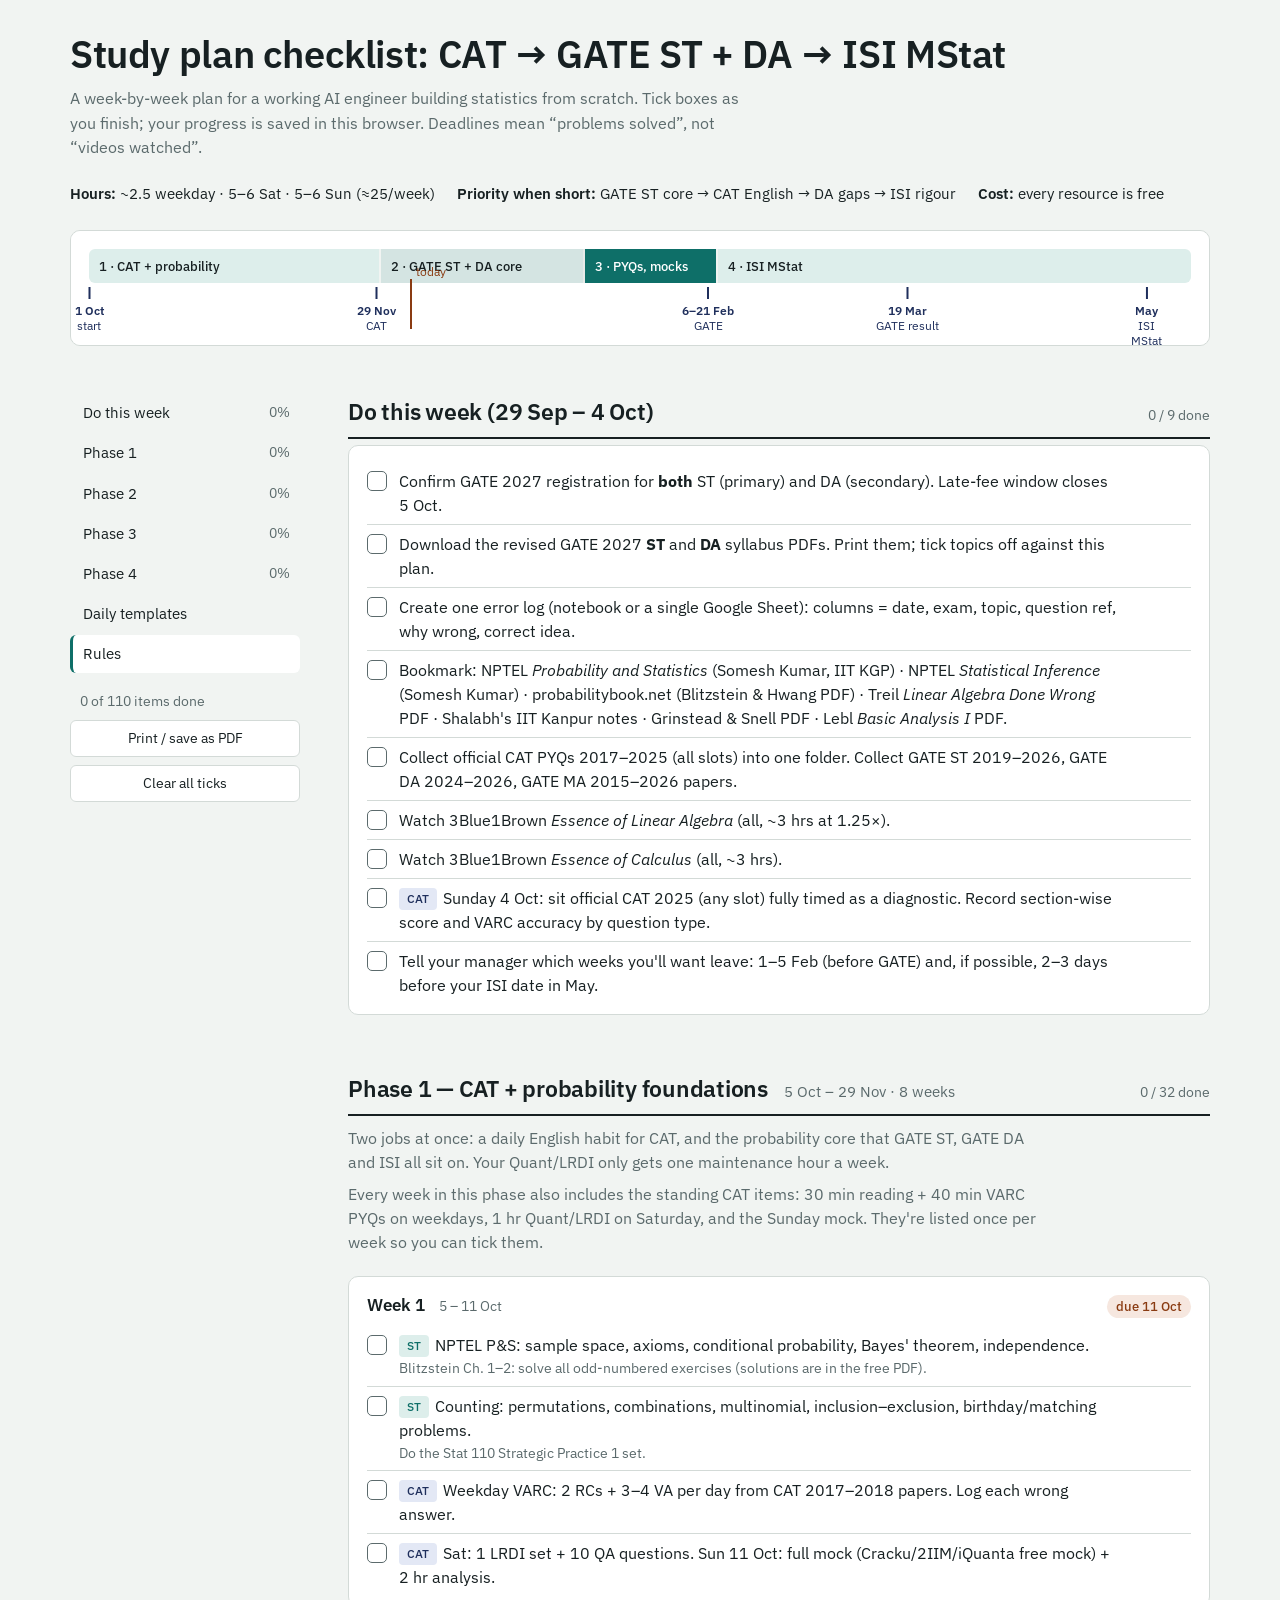
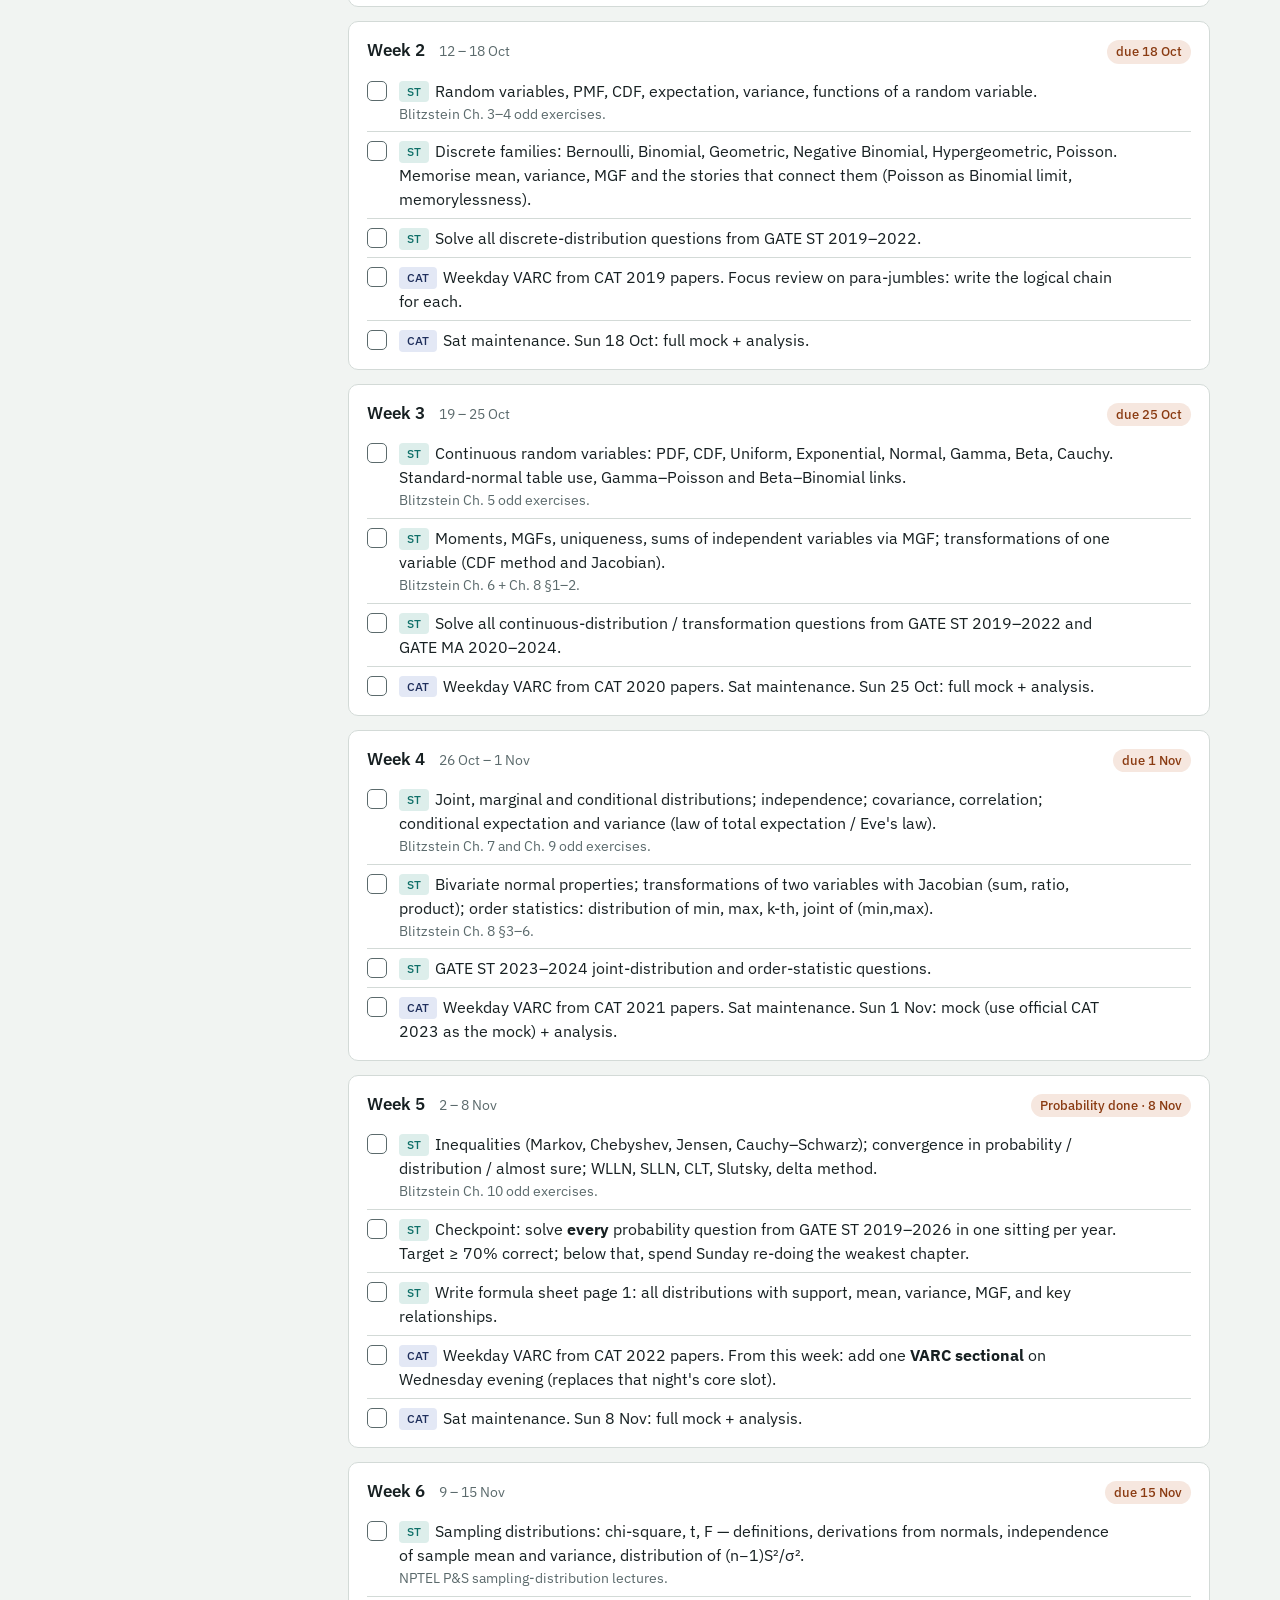
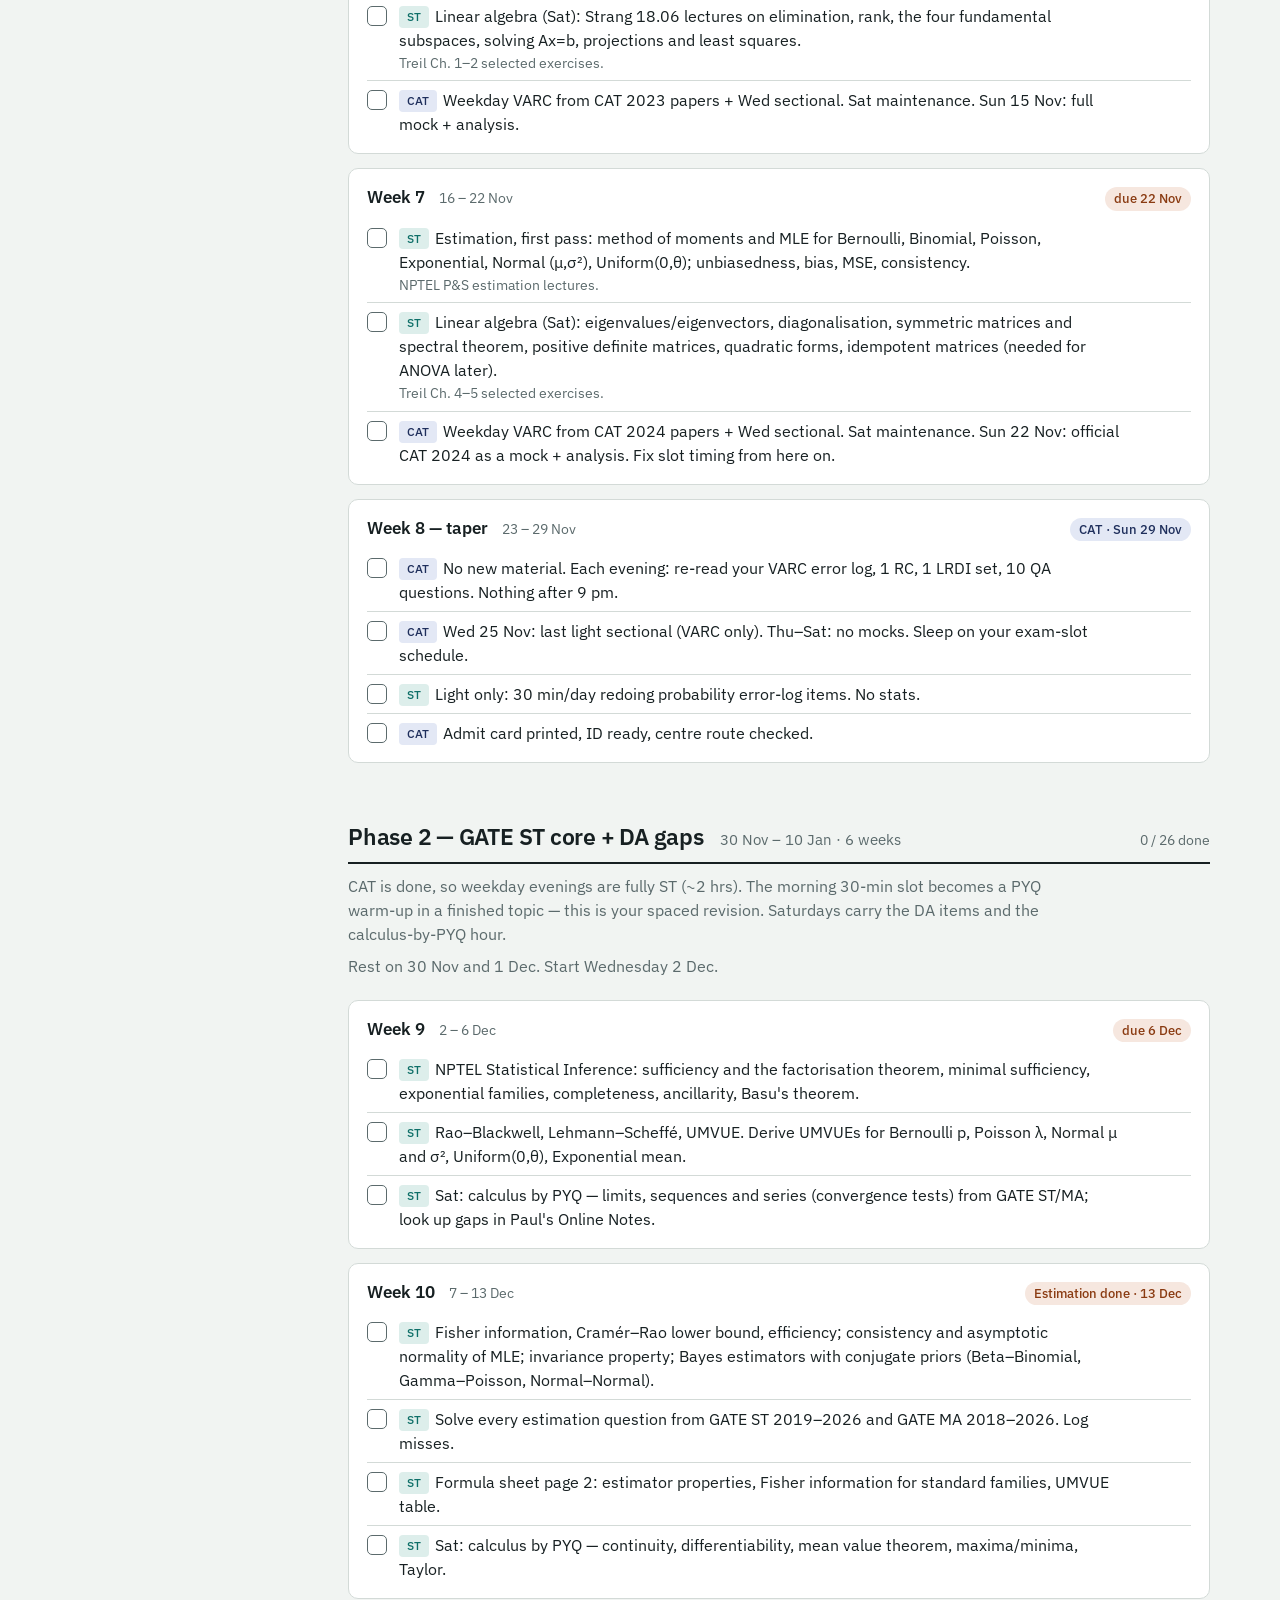
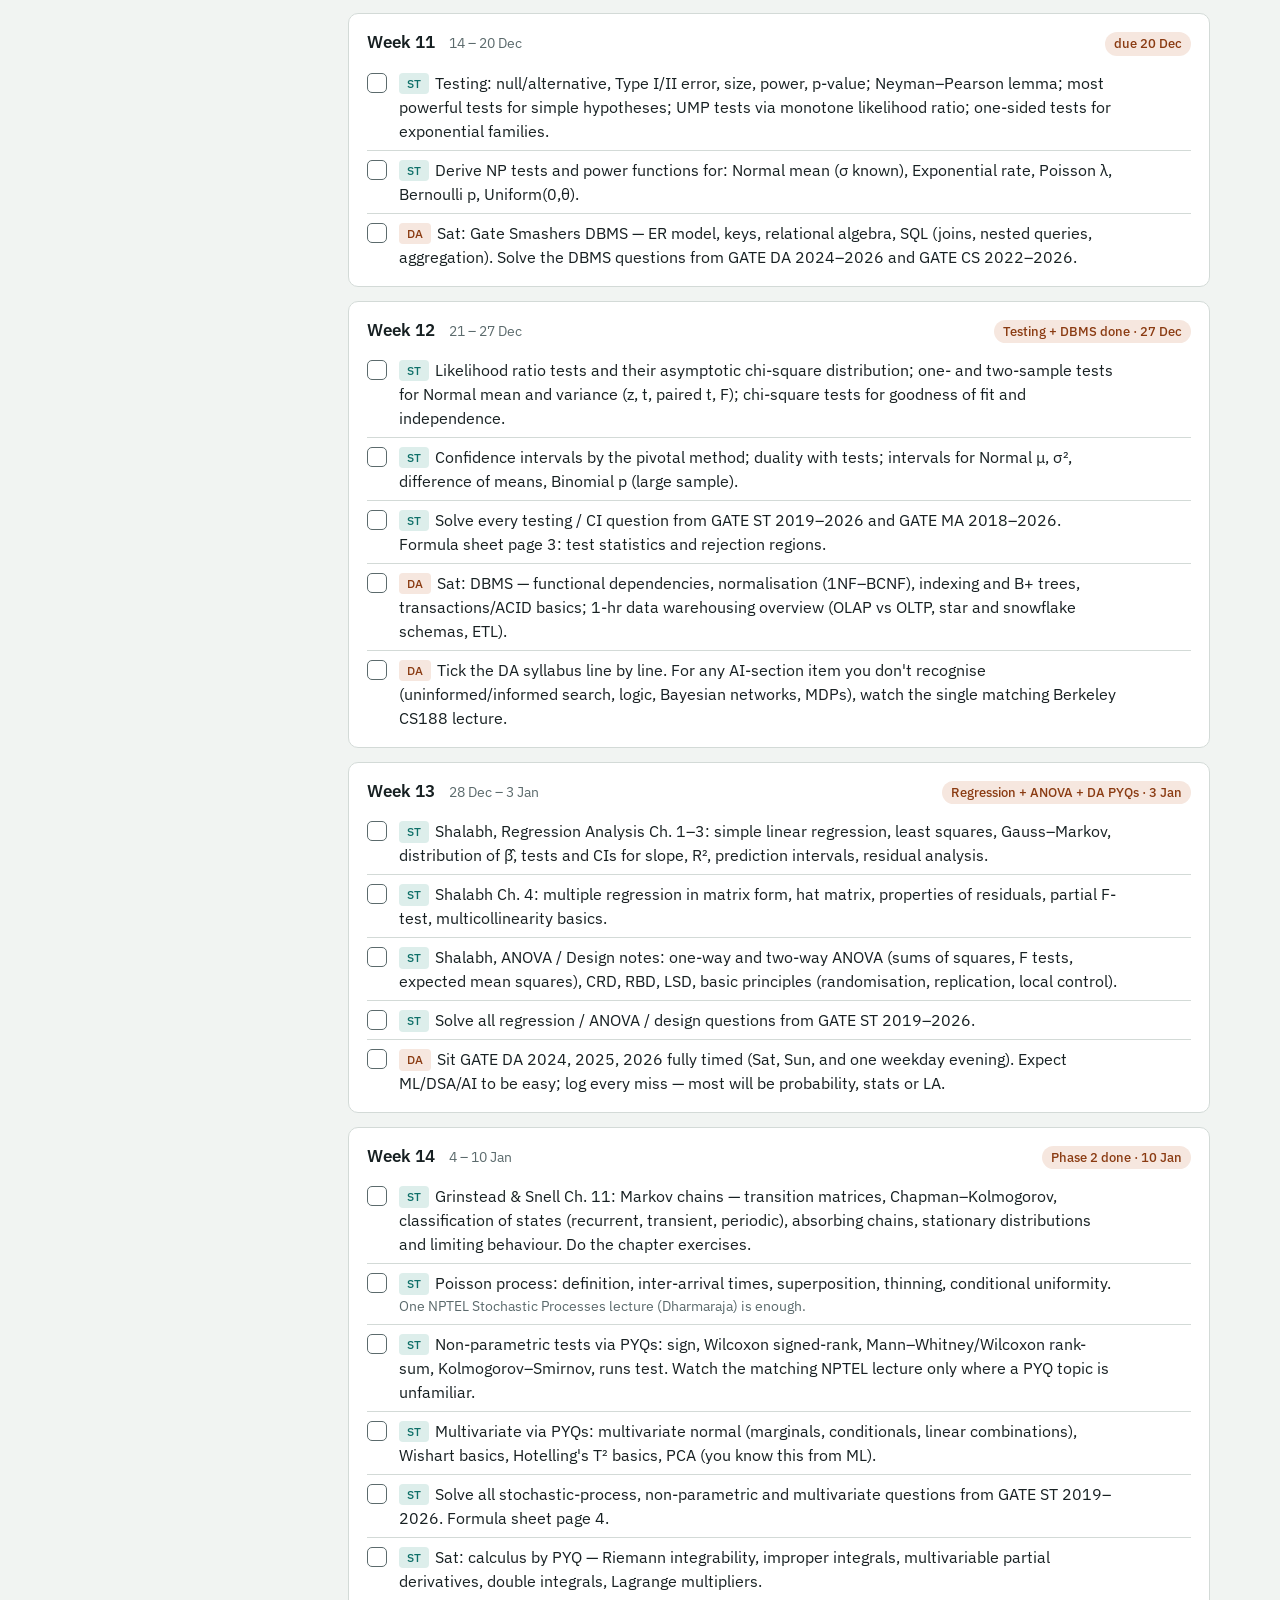
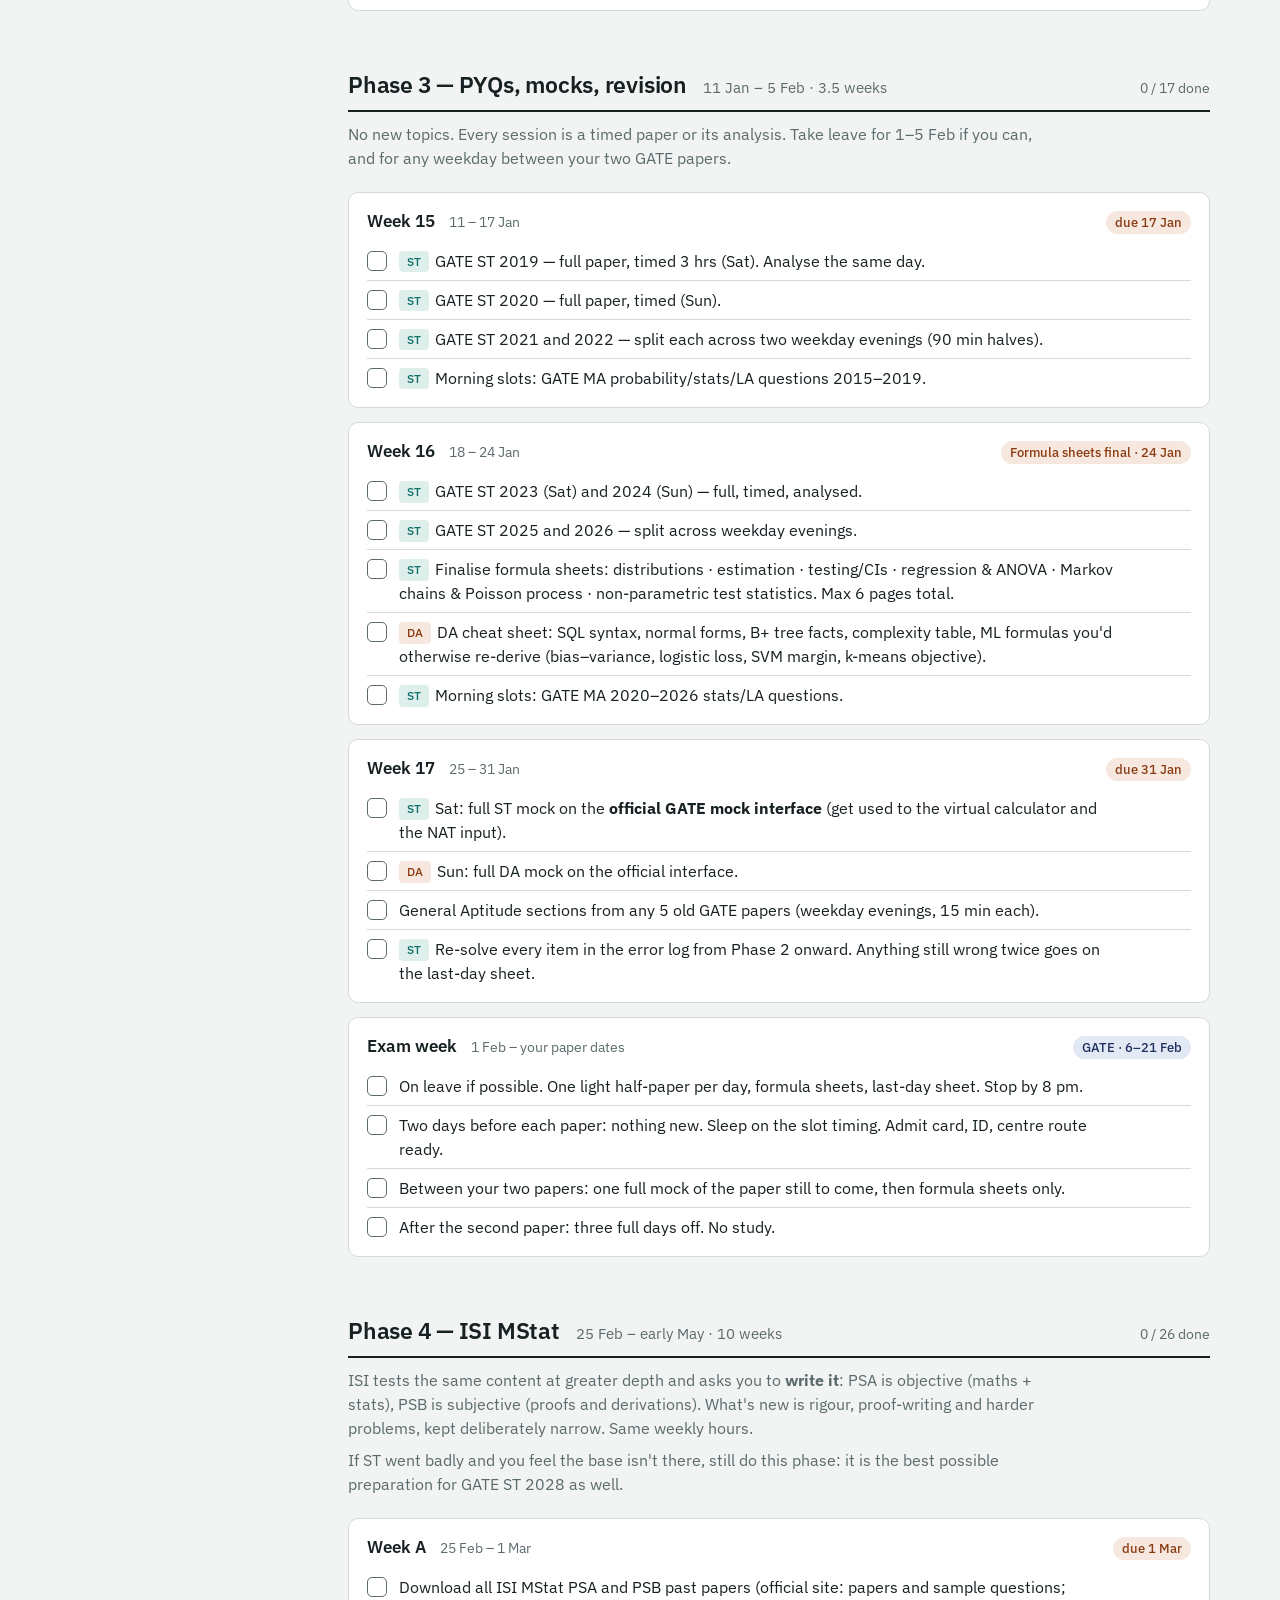
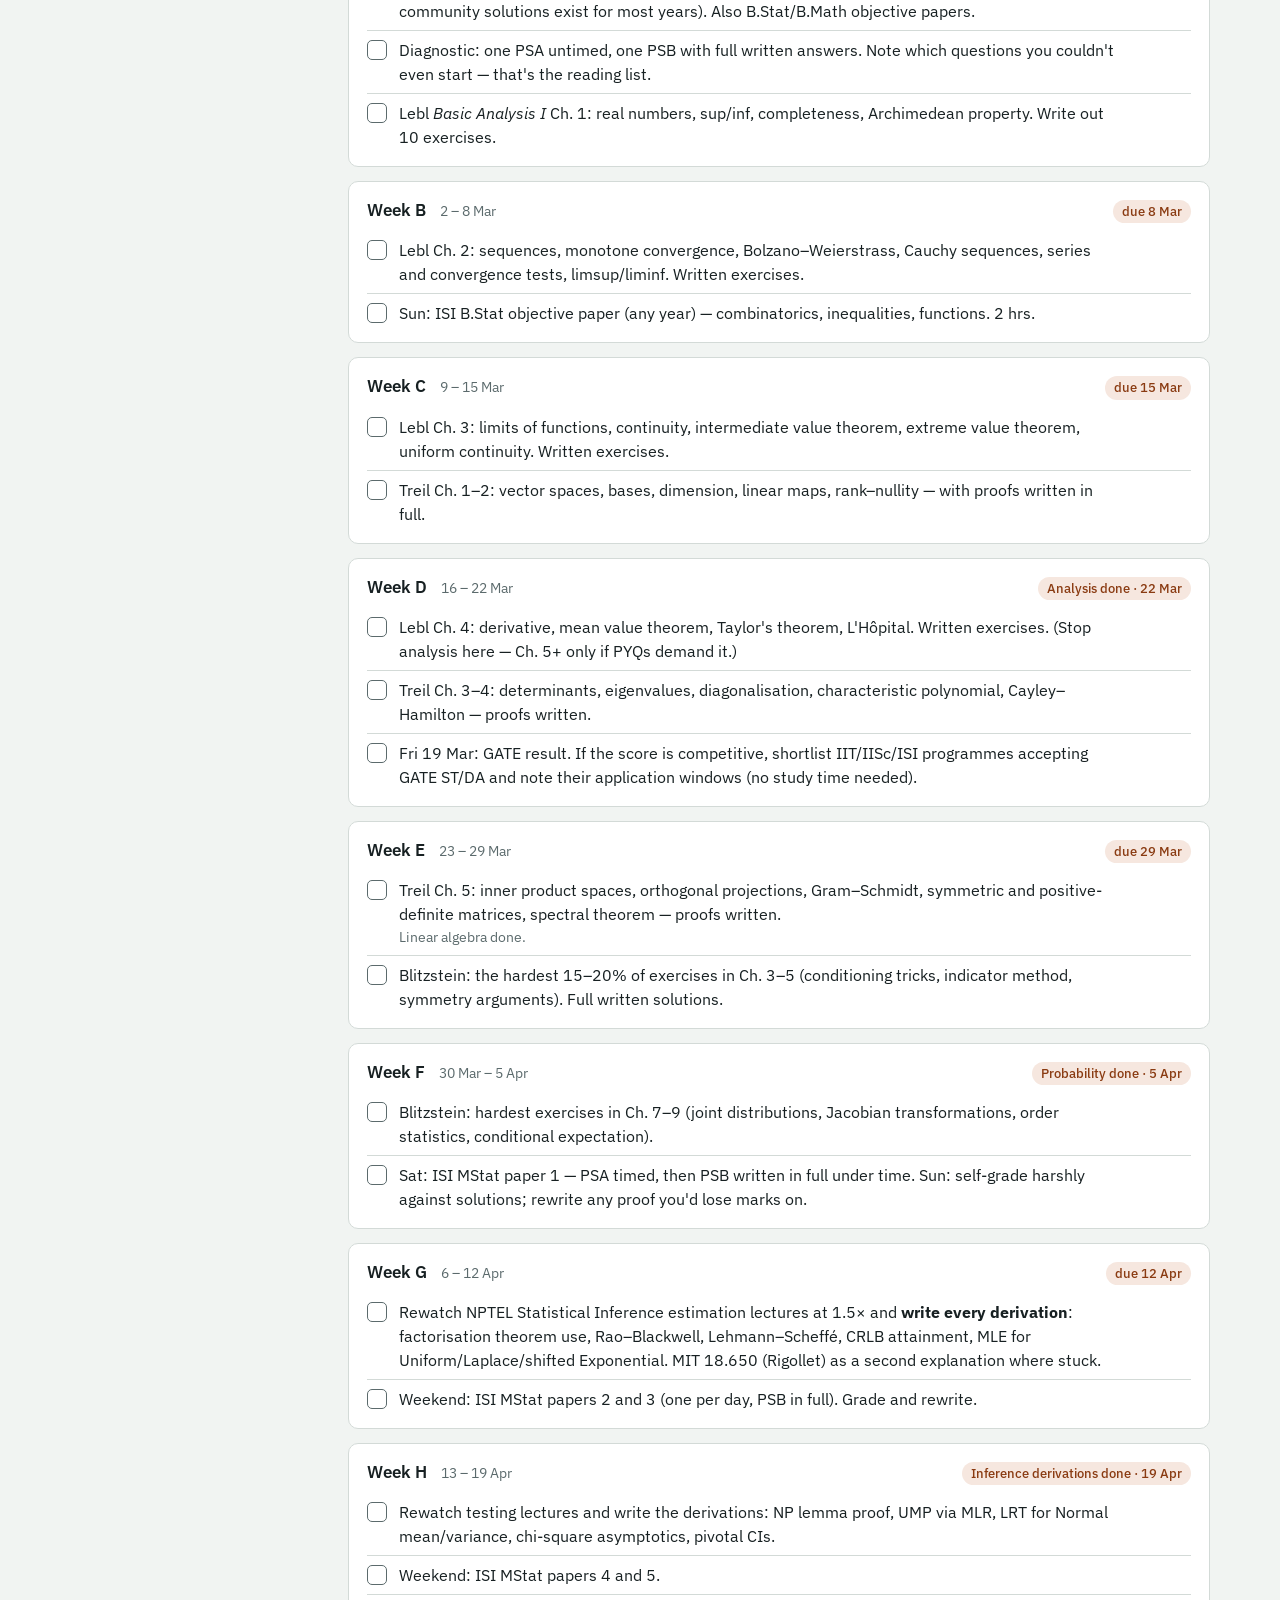
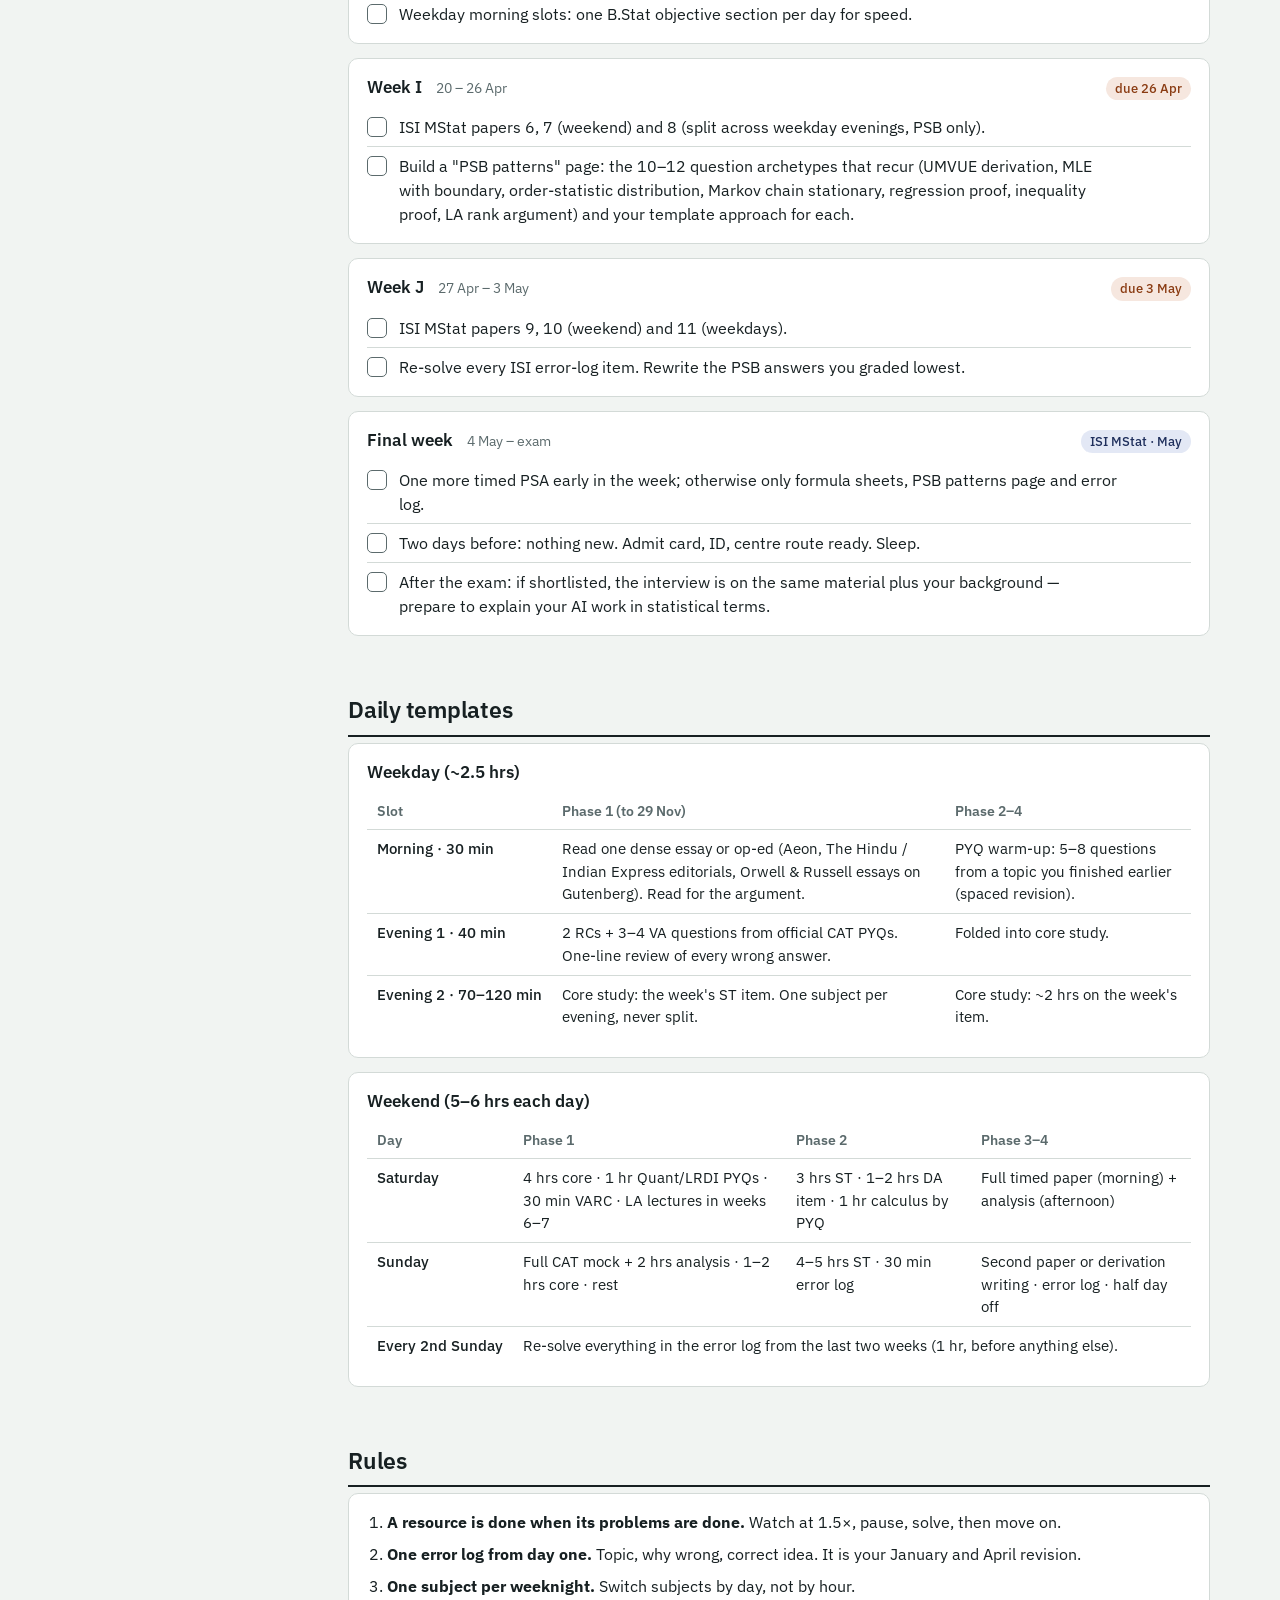
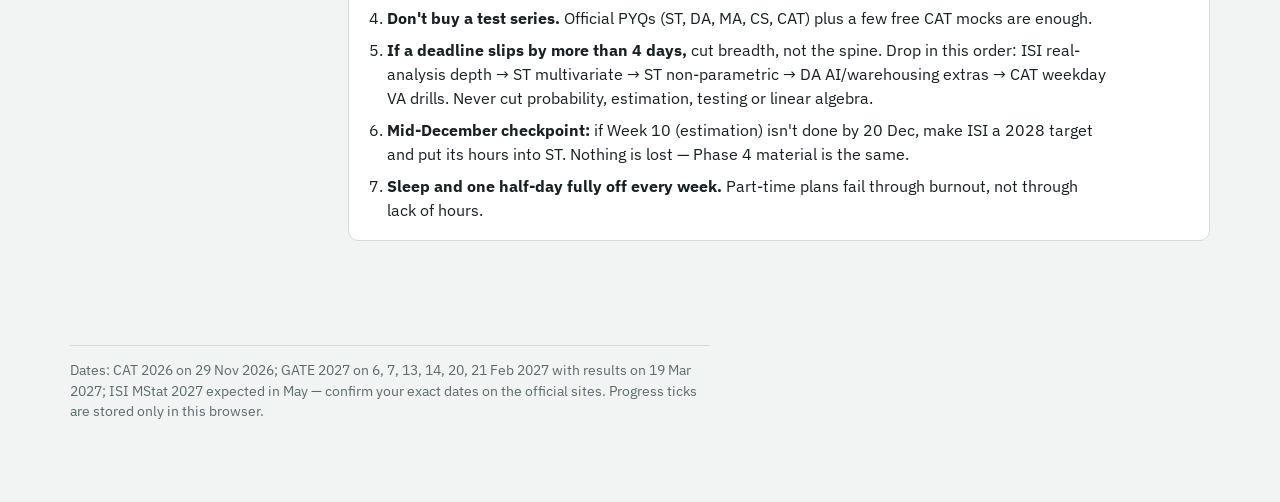
==== Study Plan Checklist — CAT · GATE ST + DA · ISI MStat.html @ 8e5b3b4b "Study Plan" ====
<!DOCTYPE html>
<html lang="en">
<head>
<meta charset="utf-8">
<meta name="viewport" content="width=device-width, initial-scale=1, viewport-fit=cover">
<title>Study Plan Checklist — CAT · GATE ST + DA · ISI MStat</title>
<link rel="preconnect" href="https://fonts.googleapis.com">
<link href="https://fonts.googleapis.com/css2?family=IBM+Plex+Sans:ital,wght@0,400;0,500;0,600;1,400&display=swap" rel="stylesheet">
<style>
:root{
  box-sizing:border-box;
  padding-top:env(safe-area-inset-top,0px);
  padding-bottom:env(safe-area-inset-bottom,0px);
  --bg:#F1F4F2; --surface:#FFFFFF; --ink:#172022; --muted:#5B6A6C; --line:#D3DAD7;
  --accent:#0E6F68; --accent-soft:#DDEEEB; --due:#8A3B12; --due-soft:#F6E7DF;
  --exam:#1F2F5C; --exam-soft:#E3E8F5;
  --font:"IBM Plex Sans",-apple-system,"Segoe UI",Roboto,Helvetica,Arial,sans-serif;
}
@media (prefers-color-scheme:dark){
  :root:not([data-theme="light"]){
    --bg:#0F1514; --surface:#171F1E; --ink:#E5EBE9; --muted:#93A19E; --line:#2A3634;
    --accent:#4FB8AE; --accent-soft:#183531; --due:#E0A274; --due-soft:#3A2418;
    --exam:#A9B8E8; --exam-soft:#1D2540;
  }
}
:root[data-theme="dark"]{
  --bg:#0F1514; --surface:#171F1E; --ink:#E5EBE9; --muted:#93A19E; --line:#2A3634;
  --accent:#4FB8AE; --accent-soft:#183531; --due:#E0A274; --due-soft:#3A2418;
  --exam:#A9B8E8; --exam-soft:#1D2540;
}
html{scroll-padding-top:calc(env(safe-area-inset-top,0px) + 16px);}
*,*::before,*::after{box-sizing:inherit}
body{margin:0;background:var(--bg);color:var(--ink);font-family:var(--font);font-size:16px;line-height:1.5;-webkit-font-smoothing:antialiased}
a{color:var(--accent)}
img{max-width:100%}

.wrap{max-width:1180px;margin:0 auto;padding:32px 20px 80px;display:grid;grid-template-columns:1fr;gap:32px}
@media (min-width:1080px){
  .wrap{grid-template-columns:230px minmax(0,1fr);gap:48px}
  .side{position:sticky;top:24px;align-self:start}
}

/* header */
header{grid-column:1/-1}
h1{font-size:clamp(1.7rem,3.4vw,2.4rem);font-weight:600;letter-spacing:-0.01em;line-height:1.15;margin:0 0 10px}
.lede{color:var(--muted);max-width:68ch;margin:0 0 22px;font-size:1.02rem}
.facts{display:flex;flex-wrap:wrap;gap:8px 22px;font-size:.95rem;margin-bottom:26px}
.facts b{font-weight:600}

/* timeline */
.timeline{background:var(--surface);border:1px solid var(--line);border-radius:10px;padding:18px 18px 14px;overflow-x:auto}
.tl-track{position:relative;height:34px;min-width:620px;border-radius:6px;display:flex;overflow:visible}
.tl-seg{position:relative;height:100%;display:flex;align-items:center;padding-left:10px;font-size:.82rem;font-weight:500;color:var(--ink);border-right:2px solid var(--bg);white-space:nowrap;overflow:hidden}
.tl-seg:first-child{border-radius:6px 0 0 6px}.tl-seg:last-child{border-radius:0 6px 6px 0;border-right:0}
.tl-seg.p1{background:var(--accent-soft)}.tl-seg.p2{background:var(--accent-soft);filter:brightness(.96)}
.tl-seg.p3{background:var(--accent);color:#fff}.tl-seg.p4{background:var(--accent-soft)}
.tl-marks{position:relative;height:44px;min-width:620px;margin-top:4px}
.tl-mark{position:absolute;top:0;transform:translateX(-50%);text-align:center;font-size:.78rem;line-height:1.2;color:var(--exam)}
.tl-mark::before{content:"";display:block;width:2px;height:12px;background:var(--exam);margin:0 auto 4px}
.tl-mark b{display:block;font-weight:600}
.tl-today{position:absolute;top:-8px;width:2px;height:50px;background:var(--due);transform:translateX(-50%)}
.tl-today span{position:absolute;top:-16px;left:6px;font-size:.72rem;color:var(--due);white-space:nowrap}

/* side nav */
.side nav{display:flex;flex-direction:column;gap:2px}
.side a{display:flex;justify-content:space-between;gap:10px;text-decoration:none;color:var(--ink);padding:8px 10px;border-radius:6px;font-size:.92rem;border-left:3px solid transparent}
.side a:hover{background:var(--surface)}
.side a.active{border-left-color:var(--accent);background:var(--surface)}
.side a .pct{color:var(--muted);font-variant-numeric:tabular-nums;font-size:.85rem}
.side .tools{margin-top:18px;display:flex;flex-direction:column;gap:8px}
.btn{font:inherit;font-size:.88rem;padding:7px 12px;border-radius:6px;border:1px solid var(--line);background:var(--surface);color:var(--ink);cursor:pointer}
.btn:hover{border-color:var(--accent)}
.btn:focus-visible,input:focus-visible+label,.side a:focus-visible{outline:2px solid var(--accent);outline-offset:2px}
.total{font-size:.88rem;color:var(--muted);padding:0 10px}

/* main */
main{min-width:0}
section.phase{margin-bottom:56px}
.phase-head{display:flex;flex-wrap:wrap;align-items:baseline;gap:6px 16px;margin-bottom:6px;border-bottom:2px solid var(--ink);padding-bottom:8px}
.phase-head h2{font-size:1.45rem;font-weight:600;margin:0;letter-spacing:-0.01em}
.phase-head .dates{color:var(--muted);font-size:.95rem}
.phase-head .prog{margin-left:auto;font-size:.9rem;color:var(--muted);font-variant-numeric:tabular-nums}
.phase-intro{color:var(--muted);max-width:70ch;margin:10px 0 22px}
.phase-intro p{margin:0 0 8px}

.block{background:var(--surface);border:1px solid var(--line);border-radius:10px;padding:16px 18px 10px;margin-bottom:14px}
.block-head{display:flex;flex-wrap:wrap;align-items:baseline;gap:4px 14px;margin-bottom:8px}
.block-head h3{font-size:1.05rem;font-weight:600;margin:0}
.block-head .when{color:var(--muted);font-size:.9rem}
.due{margin-left:auto;font-size:.8rem;font-weight:500;color:var(--due);background:var(--due-soft);padding:2px 9px;border-radius:999px;white-space:nowrap}
.due.exam{color:var(--exam);background:var(--exam-soft)}
.note{font-size:.9rem;color:var(--muted);margin:0 0 8px;max-width:70ch}

ul.check{list-style:none;margin:0;padding:0}
ul.check li{display:grid;grid-template-columns:22px 1fr;gap:10px;padding:7px 0;border-top:1px solid var(--line);align-items:start}
ul.check li:first-child{border-top:0}
ul.check input{appearance:none;-webkit-appearance:none;width:20px;height:20px;margin:2px 0 0;border:1.5px solid var(--muted);border-radius:5px;background:var(--surface);cursor:pointer;position:relative}
ul.check input:checked{background:var(--accent);border-color:var(--accent)}
ul.check input:checked::after{content:"";position:absolute;left:6px;top:2px;width:5px;height:10px;border:solid #fff;border-width:0 2px 2px 0;transform:rotate(45deg)}
ul.check label{cursor:pointer;max-width:72ch}
ul.check input:checked+label{color:var(--muted);text-decoration:line-through;text-decoration-color:var(--line)}
ul.check label small{display:block;color:var(--muted);font-size:.86rem;margin-top:1px}
.tag{display:inline-block;font-size:.74rem;font-weight:500;padding:1px 7px;border-radius:4px;margin-right:6px;vertical-align:1px;background:var(--bg);color:var(--muted);border:1px solid var(--line)}
.tag.cat{color:var(--exam);border-color:transparent;background:var(--exam-soft)}
.tag.st{color:var(--accent);border-color:transparent;background:var(--accent-soft)}
.tag.da{color:var(--due);border-color:transparent;background:var(--due-soft)}

/* templates table */
table{border-collapse:collapse;width:100%;font-size:.93rem}
.tbl{overflow-x:auto;margin:6px 0 10px}
th,td{text-align:left;padding:8px 10px;border-top:1px solid var(--line);vertical-align:top}
th{font-weight:600;border-top:0;color:var(--muted);font-size:.86rem}
td:first-child{white-space:nowrap;font-weight:500}

.rules ol{margin:0;padding-left:20px}
.rules li{margin:0 0 8px;max-width:72ch}

footer{grid-column:1/-1;color:var(--muted);font-size:.85rem;border-top:1px solid var(--line);padding-top:14px;max-width:80ch}

@media (prefers-reduced-motion:no-preference){ul.check label{transition:color .15s}}
@media print{
  body{background:#fff;color:#000;font-size:11.5px}
  .wrap{display:block;padding:0;max-width:none}
  .side,.tl-today{display:none}
  .block,.timeline{border-color:#bbb;break-inside:avoid;box-shadow:none}
  section.phase{break-before:page}
  section.phase:first-of-type{break-before:auto}
  ul.check input{border-color:#000}
  a{color:#000;text-decoration:none}
}
</style>
</head>
<body>
<div class="wrap">

<header>
  <h1>Study plan checklist: CAT → GATE ST + DA → ISI MStat</h1>
  <p class="lede">A week-by-week plan for a working AI engineer building statistics from scratch. Tick boxes as you finish; your progress is saved in this browser. Deadlines mean “problems solved”, not “videos watched”.</p>
  <div class="facts">
    <span><b>Hours:</b> ~2.5 weekday · 5–6 Sat · 5–6 Sun (≈25/week)</span>
    <span><b>Priority when short:</b> GATE ST core → CAT English → DA gaps → ISI rigour</span>
    <span><b>Cost:</b> every resource is free</span>
  </div>
  <div class="timeline" aria-label="Timeline of phases and exams">
    <div class="tl-track" id="tltrack">
      <div class="tl-seg p1" style="flex:60">1 · CAT + probability</div>
      <div class="tl-seg p2" style="flex:41">2 · GATE ST + DA core</div>
      <div class="tl-seg p3" style="flex:26">3 · PYQs, mocks</div>
      <div class="tl-seg p4" style="flex:99">4 · ISI MStat</div>
    </div>
    <div class="tl-marks" id="tlmarks">
      <div class="tl-mark" style="left:0%"><b>1 Oct</b>start</div>
      <div class="tl-mark" style="left:26.1%"><b>29 Nov</b>CAT</div>
      <div class="tl-mark" style="left:56.2%"><b>6–21 Feb</b>GATE</div>
      <div class="tl-mark" style="left:74.3%"><b>19 Mar</b>GATE result</div>
      <div class="tl-mark" style="left:96%"><b>May</b>ISI MStat</div>
    </div>
  </div>
</header>

<aside class="side">
  <nav id="nav">
    <a href="#today">Do this week<span class="pct" data-pct="today"></span></a>
    <a href="#p1">Phase 1<span class="pct" data-pct="p1"></span></a>
    <a href="#p2">Phase 2<span class="pct" data-pct="p2"></span></a>
    <a href="#p3">Phase 3<span class="pct" data-pct="p3"></span></a>
    <a href="#p4">Phase 4<span class="pct" data-pct="p4"></span></a>
    <a href="#templates">Daily templates</a>
    <a href="#rules">Rules</a>
  </nav>
  <div class="tools">
    <div class="total" id="total"></div>
    <button class="btn" onclick="window.print()">Print / save as PDF</button>
    <button class="btn" id="reset">Clear all ticks</button>
  </div>
</aside>

<main>

<!-- ============ TODAY ============ -->
<section class="phase" id="today">
  <div class="phase-head"><h2>Do this week (29 Sep – 4 Oct)</h2><span class="prog" data-prog="today"></span></div>
  <div class="block">
    <ul class="check" data-phase="today">
      <li><input type="checkbox" id="t1"><label for="t1">Confirm GATE 2027 registration for <b>both</b> ST (primary) and DA (secondary). Late-fee window closes 5 Oct.</label></li>
      <li><input type="checkbox" id="t2"><label for="t2">Download the revised GATE 2027 <b>ST</b> and <b>DA</b> syllabus PDFs. Print them; tick topics off against this plan.</label></li>
      <li><input type="checkbox" id="t3"><label for="t3">Create one error log (notebook or a single Google Sheet): columns = date, exam, topic, question ref, why wrong, correct idea.</label></li>
      <li><input type="checkbox" id="t4"><label for="t4">Bookmark: NPTEL <i>Probability and Statistics</i> (Somesh Kumar, IIT KGP) · NPTEL <i>Statistical Inference</i> (Somesh Kumar) · probabilitybook.net (Blitzstein &amp; Hwang PDF) · Treil <i>Linear Algebra Done Wrong</i> PDF · Shalabh's IIT Kanpur notes · Grinstead &amp; Snell PDF · Lebl <i>Basic Analysis I</i> PDF.</label></li>
      <li><input type="checkbox" id="t5"><label for="t5">Collect official CAT PYQs 2017–2025 (all slots) into one folder. Collect GATE ST 2019–2026, GATE DA 2024–2026, GATE MA 2015–2026 papers.</label></li>
      <li><input type="checkbox" id="t6"><label for="t6">Watch 3Blue1Brown <i>Essence of Linear Algebra</i> (all, ~3 hrs at 1.25×).</label></li>
      <li><input type="checkbox" id="t7"><label for="t7">Watch 3Blue1Brown <i>Essence of Calculus</i> (all, ~3 hrs).</label></li>
      <li><input type="checkbox" id="t8"><label for="t8"><span class="tag cat">CAT</span>Sunday 4 Oct: sit official CAT 2025 (any slot) fully timed as a diagnostic. Record section-wise score and VARC accuracy by question type.</label></li>
      <li><input type="checkbox" id="t9"><label for="t9">Tell your manager which weeks you'll want leave: 1–5 Feb (before GATE) and, if possible, 2–3 days before your ISI date in May.</label></li>
    </ul>
  </div>
</section>

<!-- ============ PHASE 1 ============ -->
<section class="phase" id="p1">
  <div class="phase-head"><h2>Phase 1 — CAT + probability foundations</h2><span class="dates">5 Oct – 29 Nov · 8 weeks</span><span class="prog" data-prog="p1"></span></div>
  <div class="phase-intro">
    <p>Two jobs at once: a daily English habit for CAT, and the probability core that GATE ST, GATE DA and ISI all sit on. Your Quant/LRDI only gets one maintenance hour a week.</p>
    <p>Every week in this phase also includes the standing CAT items: 30 min reading + 40 min VARC PYQs on weekdays, 1 hr Quant/LRDI on Saturday, and the Sunday mock. They're listed once per week so you can tick them.</p>
  </div>

  <div class="block">
    <div class="block-head"><h3>Week 1</h3><span class="when">5 – 11 Oct</span><span class="due">due 11 Oct</span></div>
    <ul class="check" data-phase="p1">
      <li><input type="checkbox" id="w1a"><label for="w1a"><span class="tag st">ST</span>NPTEL P&amp;S: sample space, axioms, conditional probability, Bayes' theorem, independence. <small>Blitzstein Ch. 1–2: solve all odd-numbered exercises (solutions are in the free PDF).</small></label></li>
      <li><input type="checkbox" id="w1b"><label for="w1b"><span class="tag st">ST</span>Counting: permutations, combinations, multinomial, inclusion–exclusion, birthday/matching problems. <small>Do the Stat 110 Strategic Practice 1 set.</small></label></li>
      <li><input type="checkbox" id="w1c"><label for="w1c"><span class="tag cat">CAT</span>Weekday VARC: 2 RCs + 3–4 VA per day from CAT 2017–2018 papers. Log each wrong answer.</label></li>
      <li><input type="checkbox" id="w1d"><label for="w1d"><span class="tag cat">CAT</span>Sat: 1 LRDI set + 10 QA questions. Sun 11 Oct: full mock (Cracku/2IIM/iQuanta free mock) + 2 hr analysis.</label></li>
    </ul>
  </div>

  <div class="block">
    <div class="block-head"><h3>Week 2</h3><span class="when">12 – 18 Oct</span><span class="due">due 18 Oct</span></div>
    <ul class="check" data-phase="p1">
      <li><input type="checkbox" id="w2a"><label for="w2a"><span class="tag st">ST</span>Random variables, PMF, CDF, expectation, variance, functions of a random variable. <small>Blitzstein Ch. 3–4 odd exercises.</small></label></li>
      <li><input type="checkbox" id="w2b"><label for="w2b"><span class="tag st">ST</span>Discrete families: Bernoulli, Binomial, Geometric, Negative Binomial, Hypergeometric, Poisson. Memorise mean, variance, MGF and the stories that connect them (Poisson as Binomial limit, memorylessness).</label></li>
      <li><input type="checkbox" id="w2c"><label for="w2c"><span class="tag st">ST</span>Solve all discrete-distribution questions from GATE ST 2019–2022.</label></li>
      <li><input type="checkbox" id="w2d"><label for="w2d"><span class="tag cat">CAT</span>Weekday VARC from CAT 2019 papers. Focus review on para-jumbles: write the logical chain for each.</label></li>
      <li><input type="checkbox" id="w2e"><label for="w2e"><span class="tag cat">CAT</span>Sat maintenance. Sun 18 Oct: full mock + analysis.</label></li>
    </ul>
  </div>

  <div class="block">
    <div class="block-head"><h3>Week 3</h3><span class="when">19 – 25 Oct</span><span class="due">due 25 Oct</span></div>
    <ul class="check" data-phase="p1">
      <li><input type="checkbox" id="w3a"><label for="w3a"><span class="tag st">ST</span>Continuous random variables: PDF, CDF, Uniform, Exponential, Normal, Gamma, Beta, Cauchy. Standard-normal table use, Gamma–Poisson and Beta–Binomial links. <small>Blitzstein Ch. 5 odd exercises.</small></label></li>
      <li><input type="checkbox" id="w3b"><label for="w3b"><span class="tag st">ST</span>Moments, MGFs, uniqueness, sums of independent variables via MGF; transformations of one variable (CDF method and Jacobian). <small>Blitzstein Ch. 6 + Ch. 8 §1–2.</small></label></li>
      <li><input type="checkbox" id="w3c"><label for="w3c"><span class="tag st">ST</span>Solve all continuous-distribution / transformation questions from GATE ST 2019–2022 and GATE MA 2020–2024.</label></li>
      <li><input type="checkbox" id="w3d"><label for="w3d"><span class="tag cat">CAT</span>Weekday VARC from CAT 2020 papers. Sat maintenance. Sun 25 Oct: full mock + analysis.</label></li>
    </ul>
  </div>

  <div class="block">
    <div class="block-head"><h3>Week 4</h3><span class="when">26 Oct – 1 Nov</span><span class="due">due 1 Nov</span></div>
    <ul class="check" data-phase="p1">
      <li><input type="checkbox" id="w4a"><label for="w4a"><span class="tag st">ST</span>Joint, marginal and conditional distributions; independence; covariance, correlation; conditional expectation and variance (law of total expectation / Eve's law). <small>Blitzstein Ch. 7 and Ch. 9 odd exercises.</small></label></li>
      <li><input type="checkbox" id="w4b"><label for="w4b"><span class="tag st">ST</span>Bivariate normal properties; transformations of two variables with Jacobian (sum, ratio, product); order statistics: distribution of min, max, k-th, joint of (min,max). <small>Blitzstein Ch. 8 §3–6.</small></label></li>
      <li><input type="checkbox" id="w4c"><label for="w4c"><span class="tag st">ST</span>GATE ST 2023–2024 joint-distribution and order-statistic questions.</label></li>
      <li><input type="checkbox" id="w4d"><label for="w4d"><span class="tag cat">CAT</span>Weekday VARC from CAT 2021 papers. Sat maintenance. Sun 1 Nov: mock (use official CAT 2023 as the mock) + analysis.</label></li>
    </ul>
  </div>

  <div class="block">
    <div class="block-head"><h3>Week 5</h3><span class="when">2 – 8 Nov</span><span class="due">Probability done · 8 Nov</span></div>
    <ul class="check" data-phase="p1">
      <li><input type="checkbox" id="w5a"><label for="w5a"><span class="tag st">ST</span>Inequalities (Markov, Chebyshev, Jensen, Cauchy–Schwarz); convergence in probability / distribution / almost sure; WLLN, SLLN, CLT, Slutsky, delta method. <small>Blitzstein Ch. 10 odd exercises.</small></label></li>
      <li><input type="checkbox" id="w5b"><label for="w5b"><span class="tag st">ST</span>Checkpoint: solve <b>every</b> probability question from GATE ST 2019–2026 in one sitting per year. Target ≥ 70% correct; below that, spend Sunday re-doing the weakest chapter.</label></li>
      <li><input type="checkbox" id="w5c"><label for="w5c"><span class="tag st">ST</span>Write formula sheet page 1: all distributions with support, mean, variance, MGF, and key relationships.</label></li>
      <li><input type="checkbox" id="w5d"><label for="w5d"><span class="tag cat">CAT</span>Weekday VARC from CAT 2022 papers. From this week: add one <b>VARC sectional</b> on Wednesday evening (replaces that night's core slot).</label></li>
      <li><input type="checkbox" id="w5e"><label for="w5e"><span class="tag cat">CAT</span>Sat maintenance. Sun 8 Nov: full mock + analysis.</label></li>
    </ul>
  </div>

  <div class="block">
    <div class="block-head"><h3>Week 6</h3><span class="when">9 – 15 Nov</span><span class="due">due 15 Nov</span></div>
    <ul class="check" data-phase="p1">
      <li><input type="checkbox" id="w6a"><label for="w6a"><span class="tag st">ST</span>Sampling distributions: chi-square, t, F — definitions, derivations from normals, independence of sample mean and variance, distribution of (n−1)S²/σ². <small>NPTEL P&amp;S sampling-distribution lectures.</small></label></li>
      <li><input type="checkbox" id="w6b"><label for="w6b"><span class="tag st">ST</span>Linear algebra (Sat): Strang 18.06 lectures on elimination, rank, the four fundamental subspaces, solving Ax=b, projections and least squares. <small>Treil Ch. 1–2 selected exercises.</small></label></li>
      <li><input type="checkbox" id="w6c"><label for="w6c"><span class="tag cat">CAT</span>Weekday VARC from CAT 2023 papers + Wed sectional. Sat maintenance. Sun 15 Nov: full mock + analysis.</label></li>
    </ul>
  </div>

  <div class="block">
    <div class="block-head"><h3>Week 7</h3><span class="when">16 – 22 Nov</span><span class="due">due 22 Nov</span></div>
    <ul class="check" data-phase="p1">
      <li><input type="checkbox" id="w7a"><label for="w7a"><span class="tag st">ST</span>Estimation, first pass: method of moments and MLE for Bernoulli, Binomial, Poisson, Exponential, Normal (μ,σ²), Uniform(0,θ); unbiasedness, bias, MSE, consistency. <small>NPTEL P&amp;S estimation lectures.</small></label></li>
      <li><input type="checkbox" id="w7b"><label for="w7b"><span class="tag st">ST</span>Linear algebra (Sat): eigenvalues/eigenvectors, diagonalisation, symmetric matrices and spectral theorem, positive definite matrices, quadratic forms, idempotent matrices (needed for ANOVA later). <small>Treil Ch. 4–5 selected exercises.</small></label></li>
      <li><input type="checkbox" id="w7c"><label for="w7c"><span class="tag cat">CAT</span>Weekday VARC from CAT 2024 papers + Wed sectional. Sat maintenance. Sun 22 Nov: official CAT 2024 as a mock + analysis. Fix slot timing from here on.</label></li>
    </ul>
  </div>

  <div class="block">
    <div class="block-head"><h3>Week 8 — taper</h3><span class="when">23 – 29 Nov</span><span class="due exam">CAT · Sun 29 Nov</span></div>
    <ul class="check" data-phase="p1">
      <li><input type="checkbox" id="w8a"><label for="w8a"><span class="tag cat">CAT</span>No new material. Each evening: re-read your VARC error log, 1 RC, 1 LRDI set, 10 QA questions. Nothing after 9 pm.</label></li>
      <li><input type="checkbox" id="w8b"><label for="w8b"><span class="tag cat">CAT</span>Wed 25 Nov: last light sectional (VARC only). Thu–Sat: no mocks. Sleep on your exam-slot schedule.</label></li>
      <li><input type="checkbox" id="w8c"><label for="w8c"><span class="tag st">ST</span>Light only: 30 min/day redoing probability error-log items. No stats.</label></li>
      <li><input type="checkbox" id="w8d"><label for="w8d"><span class="tag cat">CAT</span>Admit card printed, ID ready, centre route checked.</label></li>
    </ul>
  </div>
</section>

<!-- ============ PHASE 2 ============ -->
<section class="phase" id="p2">
  <div class="phase-head"><h2>Phase 2 — GATE ST core + DA gaps</h2><span class="dates">30 Nov – 10 Jan · 6 weeks</span><span class="prog" data-prog="p2"></span></div>
  <div class="phase-intro">
    <p>CAT is done, so weekday evenings are fully ST (~2 hrs). The morning 30-min slot becomes a PYQ warm-up in a finished topic — this is your spaced revision. Saturdays carry the DA items and the calculus-by-PYQ hour.</p>
    <p>Rest on 30 Nov and 1 Dec. Start Wednesday 2 Dec.</p>
  </div>

  <div class="block">
    <div class="block-head"><h3>Week 9</h3><span class="when">2 – 6 Dec</span><span class="due">due 6 Dec</span></div>
    <ul class="check" data-phase="p2">
      <li><input type="checkbox" id="w9a"><label for="w9a"><span class="tag st">ST</span>NPTEL Statistical Inference: sufficiency and the factorisation theorem, minimal sufficiency, exponential families, completeness, ancillarity, Basu's theorem.</label></li>
      <li><input type="checkbox" id="w9b"><label for="w9b"><span class="tag st">ST</span>Rao–Blackwell, Lehmann–Scheffé, UMVUE. Derive UMVUEs for Bernoulli p, Poisson λ, Normal μ and σ², Uniform(0,θ), Exponential mean.</label></li>
      <li><input type="checkbox" id="w9c"><label for="w9c"><span class="tag st">ST</span>Sat: calculus by PYQ — limits, sequences and series (convergence tests) from GATE ST/MA; look up gaps in Paul's Online Notes.</label></li>
    </ul>
  </div>

  <div class="block">
    <div class="block-head"><h3>Week 10</h3><span class="when">7 – 13 Dec</span><span class="due">Estimation done · 13 Dec</span></div>
    <ul class="check" data-phase="p2">
      <li><input type="checkbox" id="w10a"><label for="w10a"><span class="tag st">ST</span>Fisher information, Cramér–Rao lower bound, efficiency; consistency and asymptotic normality of MLE; invariance property; Bayes estimators with conjugate priors (Beta–Binomial, Gamma–Poisson, Normal–Normal).</label></li>
      <li><input type="checkbox" id="w10b"><label for="w10b"><span class="tag st">ST</span>Solve every estimation question from GATE ST 2019–2026 and GATE MA 2018–2026. Log misses.</label></li>
      <li><input type="checkbox" id="w10c"><label for="w10c"><span class="tag st">ST</span>Formula sheet page 2: estimator properties, Fisher information for standard families, UMVUE table.</label></li>
      <li><input type="checkbox" id="w10d"><label for="w10d"><span class="tag st">ST</span>Sat: calculus by PYQ — continuity, differentiability, mean value theorem, maxima/minima, Taylor.</label></li>
    </ul>
  </div>

  <div class="block">
    <div class="block-head"><h3>Week 11</h3><span class="when">14 – 20 Dec</span><span class="due">due 20 Dec</span></div>
    <ul class="check" data-phase="p2">
      <li><input type="checkbox" id="w11a"><label for="w11a"><span class="tag st">ST</span>Testing: null/alternative, Type I/II error, size, power, p-value; Neyman–Pearson lemma; most powerful tests for simple hypotheses; UMP tests via monotone likelihood ratio; one-sided tests for exponential families.</label></li>
      <li><input type="checkbox" id="w11b"><label for="w11b"><span class="tag st">ST</span>Derive NP tests and power functions for: Normal mean (σ known), Exponential rate, Poisson λ, Bernoulli p, Uniform(0,θ).</label></li>
      <li><input type="checkbox" id="w11c"><label for="w11c"><span class="tag da">DA</span>Sat: Gate Smashers DBMS — ER model, keys, relational algebra, SQL (joins, nested queries, aggregation). Solve the DBMS questions from GATE DA 2024–2026 and GATE CS 2022–2026.</label></li>
    </ul>
  </div>

  <div class="block">
    <div class="block-head"><h3>Week 12</h3><span class="when">21 – 27 Dec</span><span class="due">Testing + DBMS done · 27 Dec</span></div>
    <ul class="check" data-phase="p2">
      <li><input type="checkbox" id="w12a"><label for="w12a"><span class="tag st">ST</span>Likelihood ratio tests and their asymptotic chi-square distribution; one- and two-sample tests for Normal mean and variance (z, t, paired t, F); chi-square tests for goodness of fit and independence.</label></li>
      <li><input type="checkbox" id="w12b"><label for="w12b"><span class="tag st">ST</span>Confidence intervals by the pivotal method; duality with tests; intervals for Normal μ, σ², difference of means, Binomial p (large sample).</label></li>
      <li><input type="checkbox" id="w12c"><label for="w12c"><span class="tag st">ST</span>Solve every testing / CI question from GATE ST 2019–2026 and GATE MA 2018–2026. Formula sheet page 3: test statistics and rejection regions.</label></li>
      <li><input type="checkbox" id="w12d"><label for="w12d"><span class="tag da">DA</span>Sat: DBMS — functional dependencies, normalisation (1NF–BCNF), indexing and B+ trees, transactions/ACID basics; 1-hr data warehousing overview (OLAP vs OLTP, star and snowflake schemas, ETL).</label></li>
      <li><input type="checkbox" id="w12e"><label for="w12e"><span class="tag da">DA</span>Tick the DA syllabus line by line. For any AI-section item you don't recognise (uninformed/informed search, logic, Bayesian networks, MDPs), watch the single matching Berkeley CS188 lecture.</label></li>
    </ul>
  </div>

  <div class="block">
    <div class="block-head"><h3>Week 13</h3><span class="when">28 Dec – 3 Jan</span><span class="due">Regression + ANOVA + DA PYQs · 3 Jan</span></div>
    <ul class="check" data-phase="p2">
      <li><input type="checkbox" id="w13a"><label for="w13a"><span class="tag st">ST</span>Shalabh, Regression Analysis Ch. 1–3: simple linear regression, least squares, Gauss–Markov, distribution of β̂, tests and CIs for slope, R², prediction intervals, residual analysis.</label></li>
      <li><input type="checkbox" id="w13b"><label for="w13b"><span class="tag st">ST</span>Shalabh Ch. 4: multiple regression in matrix form, hat matrix, properties of residuals, partial F-test, multicollinearity basics.</label></li>
      <li><input type="checkbox" id="w13c"><label for="w13c"><span class="tag st">ST</span>Shalabh, ANOVA / Design notes: one-way and two-way ANOVA (sums of squares, F tests, expected mean squares), CRD, RBD, LSD, basic principles (randomisation, replication, local control).</label></li>
      <li><input type="checkbox" id="w13d"><label for="w13d"><span class="tag st">ST</span>Solve all regression / ANOVA / design questions from GATE ST 2019–2026.</label></li>
      <li><input type="checkbox" id="w13e"><label for="w13e"><span class="tag da">DA</span>Sit GATE DA 2024, 2025, 2026 fully timed (Sat, Sun, and one weekday evening). Expect ML/DSA/AI to be easy; log every miss — most will be probability, stats or LA.</label></li>
    </ul>
  </div>

  <div class="block">
    <div class="block-head"><h3>Week 14</h3><span class="when">4 – 10 Jan</span><span class="due">Phase 2 done · 10 Jan</span></div>
    <ul class="check" data-phase="p2">
      <li><input type="checkbox" id="w14a"><label for="w14a"><span class="tag st">ST</span>Grinstead &amp; Snell Ch. 11: Markov chains — transition matrices, Chapman–Kolmogorov, classification of states (recurrent, transient, periodic), absorbing chains, stationary distributions and limiting behaviour. Do the chapter exercises.</label></li>
      <li><input type="checkbox" id="w14b"><label for="w14b"><span class="tag st">ST</span>Poisson process: definition, inter-arrival times, superposition, thinning, conditional uniformity. <small>One NPTEL Stochastic Processes lecture (Dharmaraja) is enough.</small></label></li>
      <li><input type="checkbox" id="w14c"><label for="w14c"><span class="tag st">ST</span>Non-parametric tests via PYQs: sign, Wilcoxon signed-rank, Mann–Whitney/Wilcoxon rank-sum, Kolmogorov–Smirnov, runs test. Watch the matching NPTEL lecture only where a PYQ topic is unfamiliar.</label></li>
      <li><input type="checkbox" id="w14d"><label for="w14d"><span class="tag st">ST</span>Multivariate via PYQs: multivariate normal (marginals, conditionals, linear combinations), Wishart basics, Hotelling's T² basics, PCA (you know this from ML).</label></li>
      <li><input type="checkbox" id="w14e"><label for="w14e"><span class="tag st">ST</span>Solve all stochastic-process, non-parametric and multivariate questions from GATE ST 2019–2026. Formula sheet page 4.</label></li>
      <li><input type="checkbox" id="w14f"><label for="w14f"><span class="tag st">ST</span>Sat: calculus by PYQ — Riemann integrability, improper integrals, multivariable partial derivatives, double integrals, Lagrange multipliers.</label></li>
    </ul>
  </div>
</section>

<!-- ============ PHASE 3 ============ -->
<section class="phase" id="p3">
  <div class="phase-head"><h2>Phase 3 — PYQs, mocks, revision</h2><span class="dates">11 Jan – 5 Feb · 3.5 weeks</span><span class="prog" data-prog="p3"></span></div>
  <div class="phase-intro">
    <p>No new topics. Every session is a timed paper or its analysis. Take leave for 1–5 Feb if you can, and for any weekday between your two GATE papers.</p>
  </div>

  <div class="block">
    <div class="block-head"><h3>Week 15</h3><span class="when">11 – 17 Jan</span><span class="due">due 17 Jan</span></div>
    <ul class="check" data-phase="p3">
      <li><input type="checkbox" id="w15a"><label for="w15a"><span class="tag st">ST</span>GATE ST 2019 — full paper, timed 3 hrs (Sat). Analyse the same day.</label></li>
      <li><input type="checkbox" id="w15b"><label for="w15b"><span class="tag st">ST</span>GATE ST 2020 — full paper, timed (Sun).</label></li>
      <li><input type="checkbox" id="w15c"><label for="w15c"><span class="tag st">ST</span>GATE ST 2021 and 2022 — split each across two weekday evenings (90 min halves).</label></li>
      <li><input type="checkbox" id="w15d"><label for="w15d"><span class="tag st">ST</span>Morning slots: GATE MA probability/stats/LA questions 2015–2019.</label></li>
    </ul>
  </div>

  <div class="block">
    <div class="block-head"><h3>Week 16</h3><span class="when">18 – 24 Jan</span><span class="due">Formula sheets final · 24 Jan</span></div>
    <ul class="check" data-phase="p3">
      <li><input type="checkbox" id="w16a"><label for="w16a"><span class="tag st">ST</span>GATE ST 2023 (Sat) and 2024 (Sun) — full, timed, analysed.</label></li>
      <li><input type="checkbox" id="w16b"><label for="w16b"><span class="tag st">ST</span>GATE ST 2025 and 2026 — split across weekday evenings.</label></li>
      <li><input type="checkbox" id="w16c"><label for="w16c"><span class="tag st">ST</span>Finalise formula sheets: distributions · estimation · testing/CIs · regression &amp; ANOVA · Markov chains &amp; Poisson process · non-parametric test statistics. Max 6 pages total.</label></li>
      <li><input type="checkbox" id="w16d"><label for="w16d"><span class="tag da">DA</span>DA cheat sheet: SQL syntax, normal forms, B+ tree facts, complexity table, ML formulas you'd otherwise re-derive (bias–variance, logistic loss, SVM margin, k-means objective).</label></li>
      <li><input type="checkbox" id="w16e"><label for="w16e"><span class="tag st">ST</span>Morning slots: GATE MA 2020–2026 stats/LA questions.</label></li>
    </ul>
  </div>

  <div class="block">
    <div class="block-head"><h3>Week 17</h3><span class="when">25 – 31 Jan</span><span class="due">due 31 Jan</span></div>
    <ul class="check" data-phase="p3">
      <li><input type="checkbox" id="w17a"><label for="w17a"><span class="tag st">ST</span>Sat: full ST mock on the <b>official GATE mock interface</b> (get used to the virtual calculator and the NAT input).</label></li>
      <li><input type="checkbox" id="w17b"><label for="w17b"><span class="tag da">DA</span>Sun: full DA mock on the official interface.</label></li>
      <li><input type="checkbox" id="w17c"><label for="w17c">General Aptitude sections from any 5 old GATE papers (weekday evenings, 15 min each).</label></li>
      <li><input type="checkbox" id="w17d"><label for="w17d"><span class="tag st">ST</span>Re-solve every item in the error log from Phase 2 onward. Anything still wrong twice goes on the last-day sheet.</label></li>
    </ul>
  </div>

  <div class="block">
    <div class="block-head"><h3>Exam week</h3><span class="when">1 Feb – your paper dates</span><span class="due exam">GATE · 6–21 Feb</span></div>
    <ul class="check" data-phase="p3">
      <li><input type="checkbox" id="w18a"><label for="w18a">On leave if possible. One light half-paper per day, formula sheets, last-day sheet. Stop by 8 pm.</label></li>
      <li><input type="checkbox" id="w18b"><label for="w18b">Two days before each paper: nothing new. Sleep on the slot timing. Admit card, ID, centre route ready.</label></li>
      <li><input type="checkbox" id="w18c"><label for="w18c">Between your two papers: one full mock of the paper still to come, then formula sheets only.</label></li>
      <li><input type="checkbox" id="w18d"><label for="w18d">After the second paper: three full days off. No study.</label></li>
    </ul>
  </div>
</section>

<!-- ============ PHASE 4 ============ -->
<section class="phase" id="p4">
  <div class="phase-head"><h2>Phase 4 — ISI MStat</h2><span class="dates">25 Feb – early May · 10 weeks</span><span class="prog" data-prog="p4"></span></div>
  <div class="phase-intro">
    <p>ISI tests the same content at greater depth and asks you to <b>write it</b>: PSA is objective (maths + stats), PSB is subjective (proofs and derivations). What's new is rigour, proof-writing and harder problems, kept deliberately narrow. Same weekly hours.</p>
    <p>If ST went badly and you feel the base isn't there, still do this phase: it is the best possible preparation for GATE ST 2028 as well.</p>
  </div>

  <div class="block">
    <div class="block-head"><h3>Week A</h3><span class="when">25 Feb – 1 Mar</span><span class="due">due 1 Mar</span></div>
    <ul class="check" data-phase="p4">
      <li><input type="checkbox" id="a1"><label for="a1">Download all ISI MStat PSA and PSB past papers (official site: papers and sample questions; community solutions exist for most years). Also B.Stat/B.Math objective papers.</label></li>
      <li><input type="checkbox" id="a2"><label for="a2">Diagnostic: one PSA untimed, one PSB with full written answers. Note which questions you couldn't even start — that's the reading list.</label></li>
      <li><input type="checkbox" id="a3"><label for="a3">Lebl <i>Basic Analysis I</i> Ch. 1: real numbers, sup/inf, completeness, Archimedean property. Write out 10 exercises.</label></li>
    </ul>
  </div>

  <div class="block">
    <div class="block-head"><h3>Week B</h3><span class="when">2 – 8 Mar</span><span class="due">due 8 Mar</span></div>
    <ul class="check" data-phase="p4">
      <li><input type="checkbox" id="b1"><label for="b1">Lebl Ch. 2: sequences, monotone convergence, Bolzano–Weierstrass, Cauchy sequences, series and convergence tests, limsup/liminf. Written exercises.</label></li>
      <li><input type="checkbox" id="b2"><label for="b2">Sun: ISI B.Stat objective paper (any year) — combinatorics, inequalities, functions. 2 hrs.</label></li>
    </ul>
  </div>

  <div class="block">
    <div class="block-head"><h3>Week C</h3><span class="when">9 – 15 Mar</span><span class="due">due 15 Mar</span></div>
    <ul class="check" data-phase="p4">
      <li><input type="checkbox" id="c1"><label for="c1">Lebl Ch. 3: limits of functions, continuity, intermediate value theorem, extreme value theorem, uniform continuity. Written exercises.</label></li>
      <li><input type="checkbox" id="c2"><label for="c2">Treil Ch. 1–2: vector spaces, bases, dimension, linear maps, rank–nullity — with proofs written in full.</label></li>
    </ul>
  </div>

  <div class="block">
    <div class="block-head"><h3>Week D</h3><span class="when">16 – 22 Mar</span><span class="due">Analysis done · 22 Mar</span></div>
    <ul class="check" data-phase="p4">
      <li><input type="checkbox" id="d1"><label for="d1">Lebl Ch. 4: derivative, mean value theorem, Taylor's theorem, L'Hôpital. Written exercises. (Stop analysis here — Ch. 5+ only if PYQs demand it.)</label></li>
      <li><input type="checkbox" id="d2"><label for="d2">Treil Ch. 3–4: determinants, eigenvalues, diagonalisation, characteristic polynomial, Cayley–Hamilton — proofs written.</label></li>
      <li><input type="checkbox" id="d3"><label for="d3">Fri 19 Mar: GATE result. If the score is competitive, shortlist IIT/IISc/ISI programmes accepting GATE ST/DA and note their application windows (no study time needed).</label></li>
    </ul>
  </div>

  <div class="block">
    <div class="block-head"><h3>Week E</h3><span class="when">23 – 29 Mar</span><span class="due">due 29 Mar</span></div>
    <ul class="check" data-phase="p4">
      <li><input type="checkbox" id="e1"><label for="e1">Treil Ch. 5: inner product spaces, orthogonal projections, Gram–Schmidt, symmetric and positive-definite matrices, spectral theorem — proofs written. <small>Linear algebra done.</small></label></li>
      <li><input type="checkbox" id="e2"><label for="e2">Blitzstein: the hardest 15–20% of exercises in Ch. 3–5 (conditioning tricks, indicator method, symmetry arguments). Full written solutions.</label></li>
    </ul>
  </div>

  <div class="block">
    <div class="block-head"><h3>Week F</h3><span class="when">30 Mar – 5 Apr</span><span class="due">Probability done · 5 Apr</span></div>
    <ul class="check" data-phase="p4">
      <li><input type="checkbox" id="f1"><label for="f1">Blitzstein: hardest exercises in Ch. 7–9 (joint distributions, Jacobian transformations, order statistics, conditional expectation).</label></li>
      <li><input type="checkbox" id="f2"><label for="f2">Sat: ISI MStat paper 1 — PSA timed, then PSB written in full under time. Sun: self-grade harshly against solutions; rewrite any proof you'd lose marks on.</label></li>
    </ul>
  </div>

  <div class="block">
    <div class="block-head"><h3>Week G</h3><span class="when">6 – 12 Apr</span><span class="due">due 12 Apr</span></div>
    <ul class="check" data-phase="p4">
      <li><input type="checkbox" id="g1"><label for="g1">Rewatch NPTEL Statistical Inference estimation lectures at 1.5× and <b>write every derivation</b>: factorisation theorem use, Rao–Blackwell, Lehmann–Scheffé, CRLB attainment, MLE for Uniform/Laplace/shifted Exponential. MIT 18.650 (Rigollet) as a second explanation where stuck.</label></li>
      <li><input type="checkbox" id="g2"><label for="g2">Weekend: ISI MStat papers 2 and 3 (one per day, PSB in full). Grade and rewrite.</label></li>
    </ul>
  </div>

  <div class="block">
    <div class="block-head"><h3>Week H</h3><span class="when">13 – 19 Apr</span><span class="due">Inference derivations done · 19 Apr</span></div>
    <ul class="check" data-phase="p4">
      <li><input type="checkbox" id="h1"><label for="h1">Rewatch testing lectures and write the derivations: NP lemma proof, UMP via MLR, LRT for Normal mean/variance, chi-square asymptotics, pivotal CIs.</label></li>
      <li><input type="checkbox" id="h2"><label for="h2">Weekend: ISI MStat papers 4 and 5.</label></li>
      <li><input type="checkbox" id="h3"><label for="h3">Weekday morning slots: one B.Stat objective section per day for speed.</label></li>
    </ul>
  </div>

  <div class="block">
    <div class="block-head"><h3>Week I</h3><span class="when">20 – 26 Apr</span><span class="due">due 26 Apr</span></div>
    <ul class="check" data-phase="p4">
      <li><input type="checkbox" id="i1"><label for="i1">ISI MStat papers 6, 7 (weekend) and 8 (split across weekday evenings, PSB only).</label></li>
      <li><input type="checkbox" id="i2"><label for="i2">Build a "PSB patterns" page: the 10–12 question archetypes that recur (UMVUE derivation, MLE with boundary, order-statistic distribution, Markov chain stationary, regression proof, inequality proof, LA rank argument) and your template approach for each.</label></li>
    </ul>
  </div>

  <div class="block">
    <div class="block-head"><h3>Week J</h3><span class="when">27 Apr – 3 May</span><span class="due">due 3 May</span></div>
    <ul class="check" data-phase="p4">
      <li><input type="checkbox" id="j1"><label for="j1">ISI MStat papers 9, 10 (weekend) and 11 (weekdays).</label></li>
      <li><input type="checkbox" id="j2"><label for="j2">Re-solve every ISI error-log item. Rewrite the PSB answers you graded lowest.</label></li>
    </ul>
  </div>

  <div class="block">
    <div class="block-head"><h3>Final week</h3><span class="when">4 May – exam</span><span class="due exam">ISI MStat · May</span></div>
    <ul class="check" data-phase="p4">
      <li><input type="checkbox" id="k1"><label for="k1">One more timed PSA early in the week; otherwise only formula sheets, PSB patterns page and error log.</label></li>
      <li><input type="checkbox" id="k2"><label for="k2">Two days before: nothing new. Admit card, ID, centre route ready. Sleep.</label></li>
      <li><input type="checkbox" id="k3"><label for="k3">After the exam: if shortlisted, the interview is on the same material plus your background — prepare to explain your AI work in statistical terms.</label></li>
    </ul>
  </div>
</section>

<!-- ============ TEMPLATES ============ -->
<section class="phase" id="templates">
  <div class="phase-head"><h2>Daily templates</h2></div>
  <div class="block">
    <div class="block-head"><h3>Weekday (~2.5 hrs)</h3></div>
    <div class="tbl"><table>
      <tr><th>Slot</th><th>Phase 1 (to 29 Nov)</th><th>Phase 2–4</th></tr>
      <tr><td>Morning · 30 min</td><td>Read one dense essay or op-ed (Aeon, The Hindu / Indian Express editorials, Orwell &amp; Russell essays on Gutenberg). Read for the argument.</td><td>PYQ warm-up: 5–8 questions from a topic you finished earlier (spaced revision).</td></tr>
      <tr><td>Evening 1 · 40 min</td><td>2 RCs + 3–4 VA questions from official CAT PYQs. One-line review of every wrong answer.</td><td>Folded into core study.</td></tr>
      <tr><td>Evening 2 · 70–120 min</td><td>Core study: the week's ST item. One subject per evening, never split.</td><td>Core study: ~2 hrs on the week's item.</td></tr>
    </table></div>
  </div>
  <div class="block">
    <div class="block-head"><h3>Weekend (5–6 hrs each day)</h3></div>
    <div class="tbl"><table>
      <tr><th>Day</th><th>Phase 1</th><th>Phase 2</th><th>Phase 3–4</th></tr>
      <tr><td>Saturday</td><td>4 hrs core · 1 hr Quant/LRDI PYQs · 30 min VARC · LA lectures in weeks 6–7</td><td>3 hrs ST · 1–2 hrs DA item · 1 hr calculus by PYQ</td><td>Full timed paper (morning) + analysis (afternoon)</td></tr>
      <tr><td>Sunday</td><td>Full CAT mock + 2 hrs analysis · 1–2 hrs core · rest</td><td>4–5 hrs ST · 30 min error log</td><td>Second paper or derivation writing · error log · half day off</td></tr>
      <tr><td>Every 2nd Sunday</td><td colspan="3">Re-solve everything in the error log from the last two weeks (1 hr, before anything else).</td></tr>
    </table></div>
  </div>
</section>

<!-- ============ RULES ============ -->
<section class="phase rules" id="rules">
  <div class="phase-head"><h2>Rules</h2></div>
  <div class="block">
    <ol>
      <li><b>A resource is done when its problems are done.</b> Watch at 1.5×, pause, solve, then move on.</li>
      <li><b>One error log from day one.</b> Topic, why wrong, correct idea. It is your January and April revision.</li>
      <li><b>One subject per weeknight.</b> Switch subjects by day, not by hour.</li>
      <li><b>Don't buy a test series.</b> Official PYQs (ST, DA, MA, CS, CAT) plus a few free CAT mocks are enough.</li>
      <li><b>If a deadline slips by more than 4 days,</b> cut breadth, not the spine. Drop in this order: ISI real-analysis depth → ST multivariate → ST non-parametric → DA AI/warehousing extras → CAT weekday VA drills. Never cut probability, estimation, testing or linear algebra.</li>
      <li><b>Mid-December checkpoint:</b> if Week 10 (estimation) isn't done by 20 Dec, make ISI a 2028 target and put its hours into ST. Nothing is lost — Phase 4 material is the same.</li>
      <li><b>Sleep and one half-day fully off every week.</b> Part-time plans fail through burnout, not through lack of hours.</li>
    </ol>
  </div>
</section>

</main>

<footer>Dates: CAT 2026 on 29 Nov 2026; GATE 2027 on 6, 7, 13, 14, 20, 21 Feb 2027 with results on 19 Mar 2027; ISI MStat 2027 expected in May — confirm your exact dates on the official sites. Progress ticks are stored only in this browser.</footer>
</div>

<script>
(function(){
  var KEY='studyplan-ticks-v1';
  var boxes=Array.prototype.slice.call(document.querySelectorAll('ul.check input[type=checkbox]'));
  var state={};
  try{ state=JSON.parse(localStorage.getItem(KEY)||'{}')||{}; }catch(e){ state={}; }
  boxes.forEach(function(b){ if(state[b.id]) b.checked=true; });

  function save(){ try{ localStorage.setItem(KEY,JSON.stringify(state)); }catch(e){} }
  function update(){
    var phases={};
    boxes.forEach(function(b){
      var p=b.closest('ul.check').getAttribute('data-phase');
      phases[p]=phases[p]||{d:0,t:0}; phases[p].t++; if(b.checked) phases[p].d++;
    });
    var all={d:0,t:0};
    Object.keys(phases).forEach(function(p){
      all.d+=phases[p].d; all.t+=phases[p].t;
      var el=document.querySelector('[data-prog="'+p+'"]'); if(el) el.textContent=phases[p].d+' / '+phases[p].t+' done';
      var pc=document.querySelector('[data-pct="'+p+'"]'); if(pc) pc.textContent=Math.round(100*phases[p].d/phases[p].t)+'%';
    });
    var tot=document.getElementById('total'); if(tot) tot.textContent=all.d+' of '+all.t+' items done';
  }
  boxes.forEach(function(b){ b.addEventListener('change',function(){ if(b.checked) state[b.id]=1; else delete state[b.id]; save(); update(); }); });
  document.getElementById('reset').addEventListener('click',function(){
    if(!confirm('Clear all ticks?')) return;
    state={}; save(); boxes.forEach(function(b){b.checked=false;}); update();
  });
  update();

  // today marker on timeline (1 Oct 2026 → 15 May 2027)
  try{
    var start=new Date(2026,9,1), end=new Date(2027,4,15), now=new Date();
    var f=(now-start)/(end-start);
    if(f>=0&&f<=1){
      var m=document.createElement('div'); m.className='tl-today'; m.style.left=(f*100)+'%';
      m.innerHTML='<span>today</span>'; document.getElementById('tlmarks').appendChild(m);
    }
  }catch(e){}

  // active nav on scroll
  var links=Array.prototype.slice.call(document.querySelectorAll('#nav a'));
  var secs=links.map(function(a){return document.querySelector(a.getAttribute('href'));});
  if('IntersectionObserver' in window){
    var io=new IntersectionObserver(function(es){
      es.forEach(function(e){ if(e.isIntersecting){ links.forEach(function(a){a.classList.toggle('active',a.getAttribute('href')==='#'+e.target.id);}); } });
    },{rootMargin:'-20% 0px -70% 0px'});
    secs.forEach(function(s){ if(s) io.observe(s); });
  }
})();
</script>
</body>
</html>
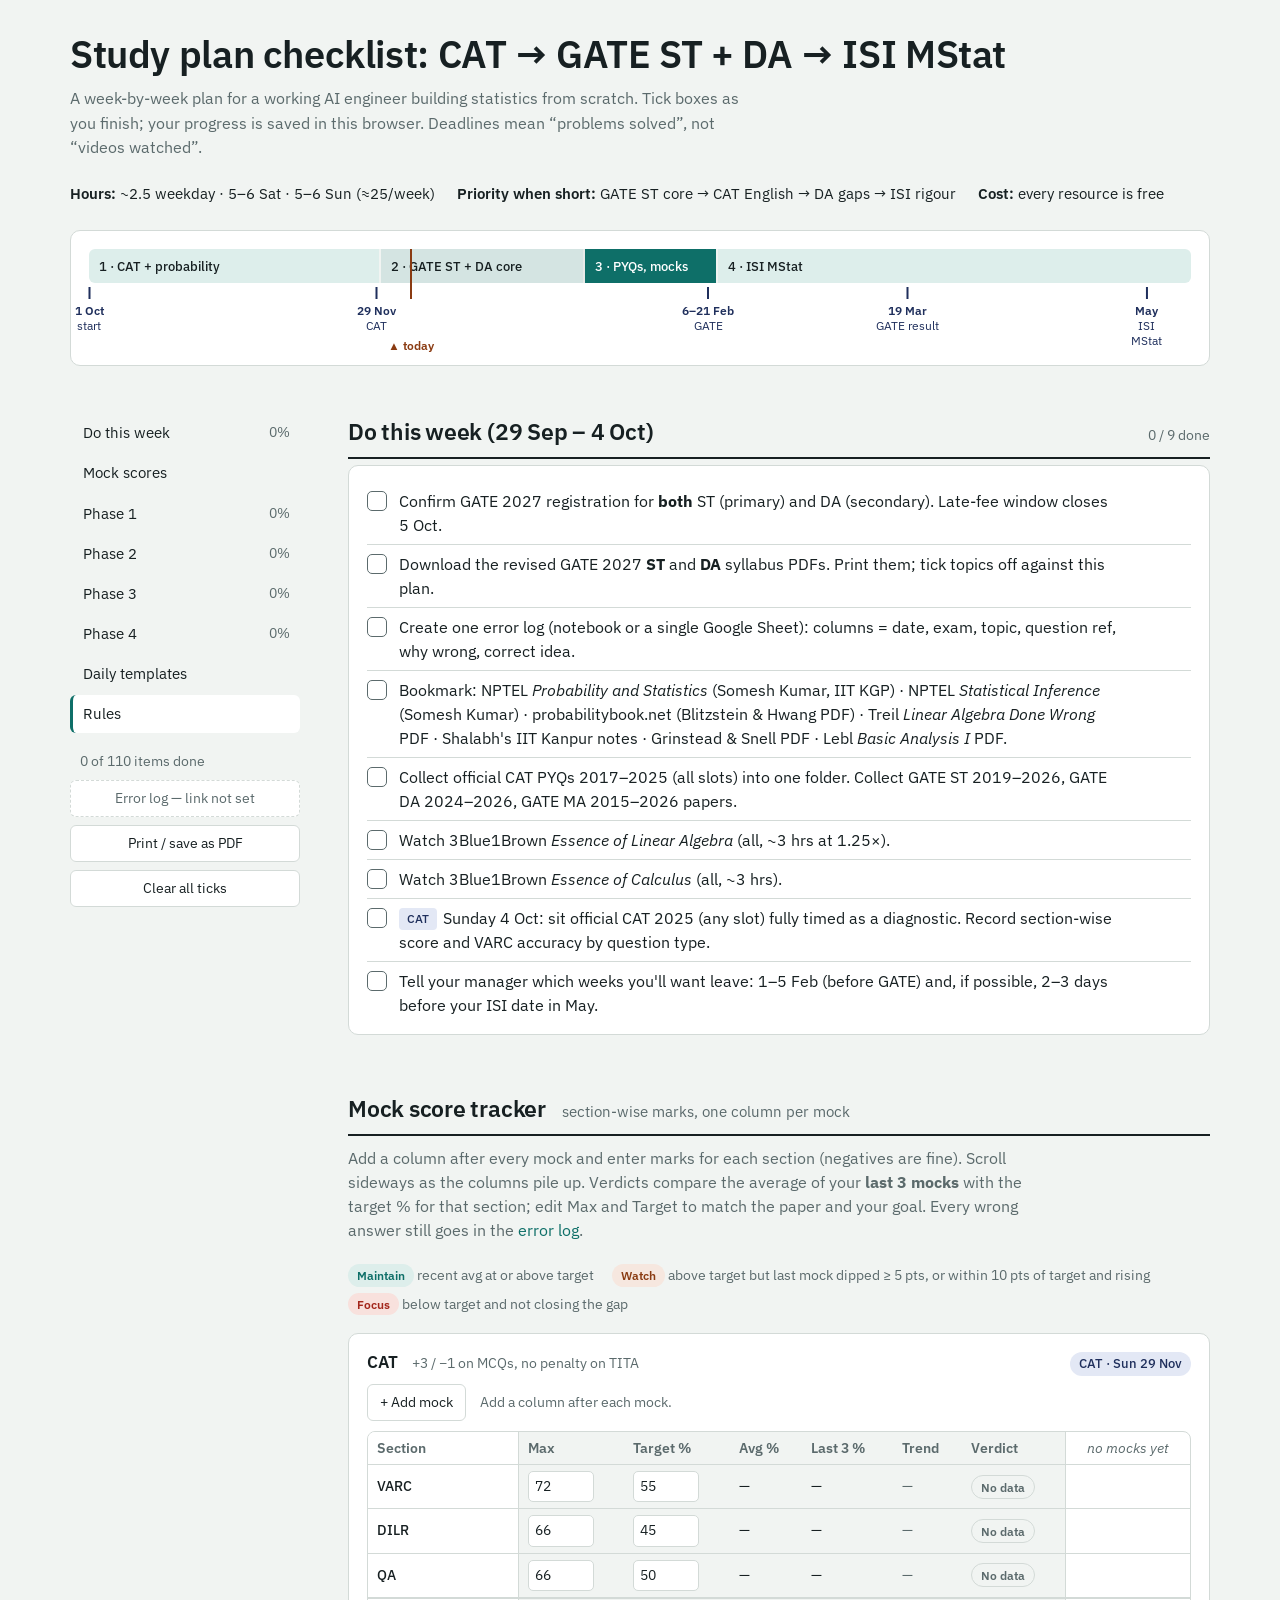
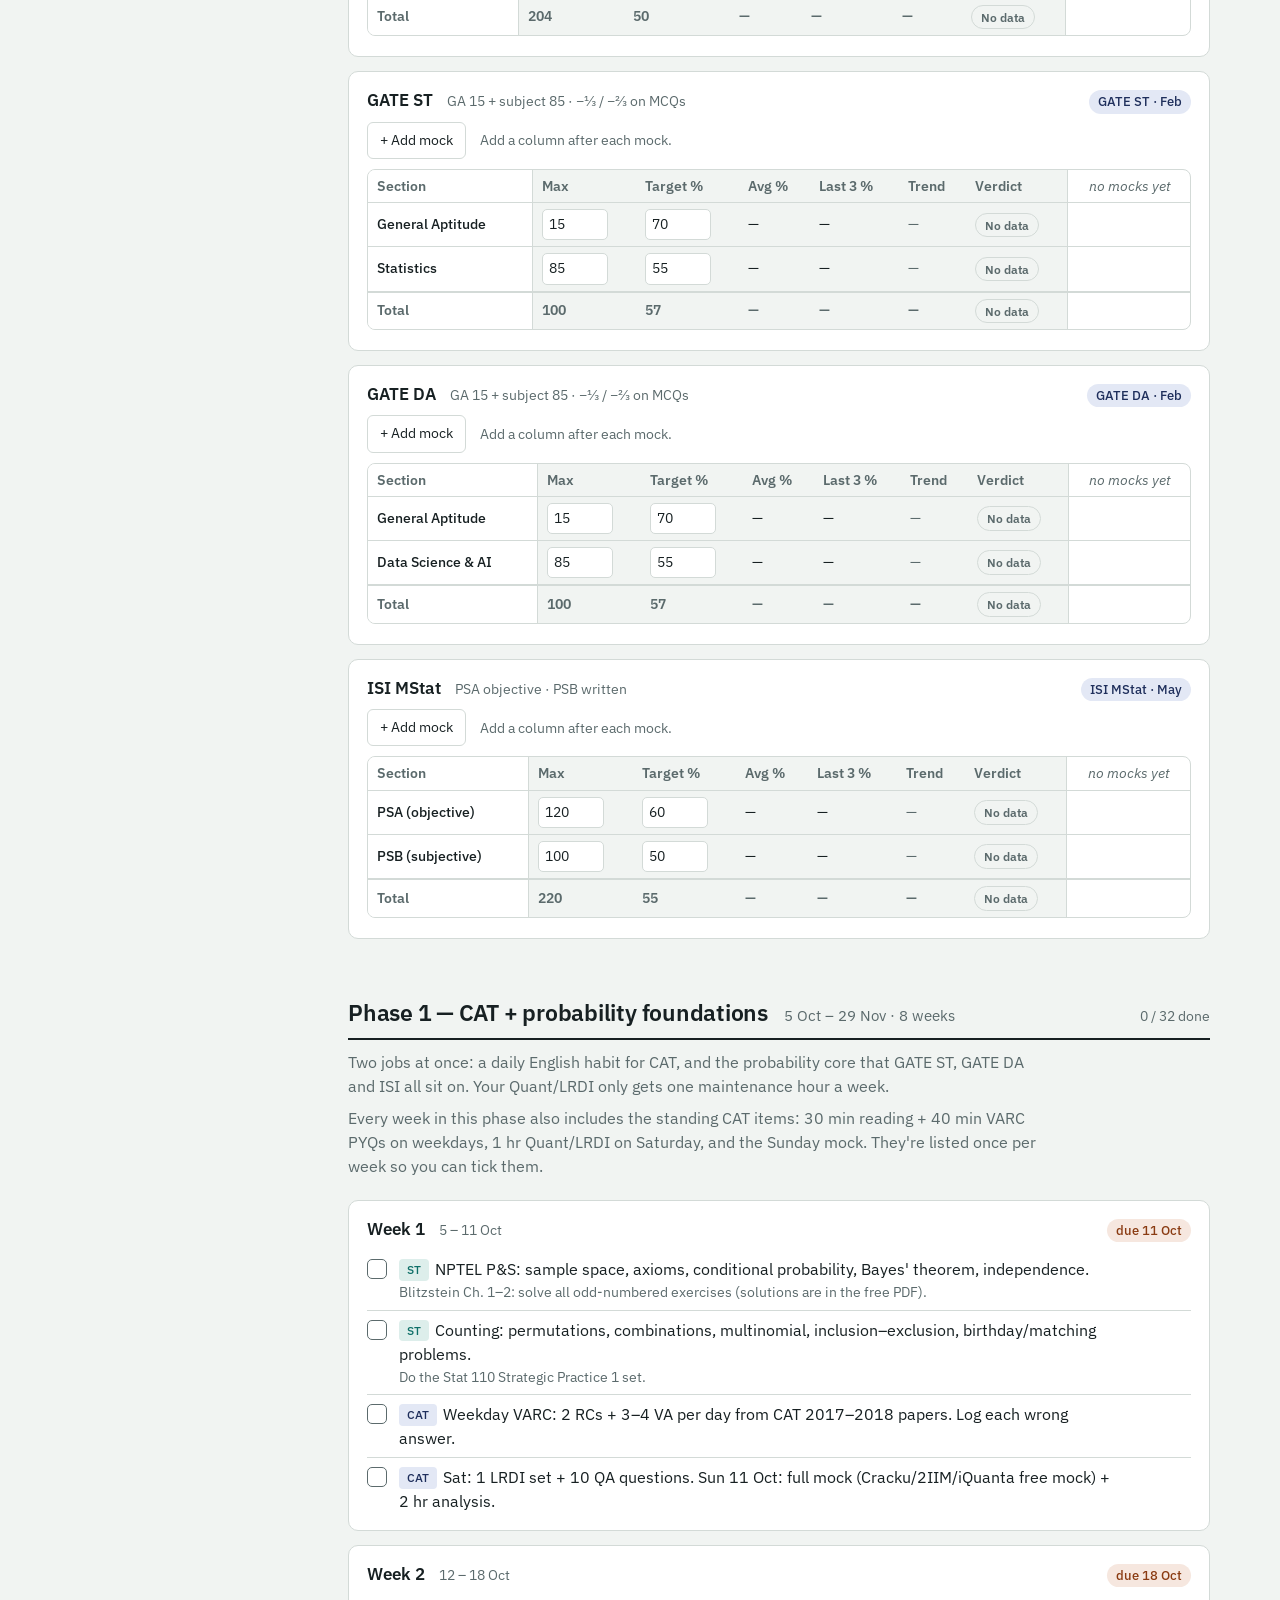
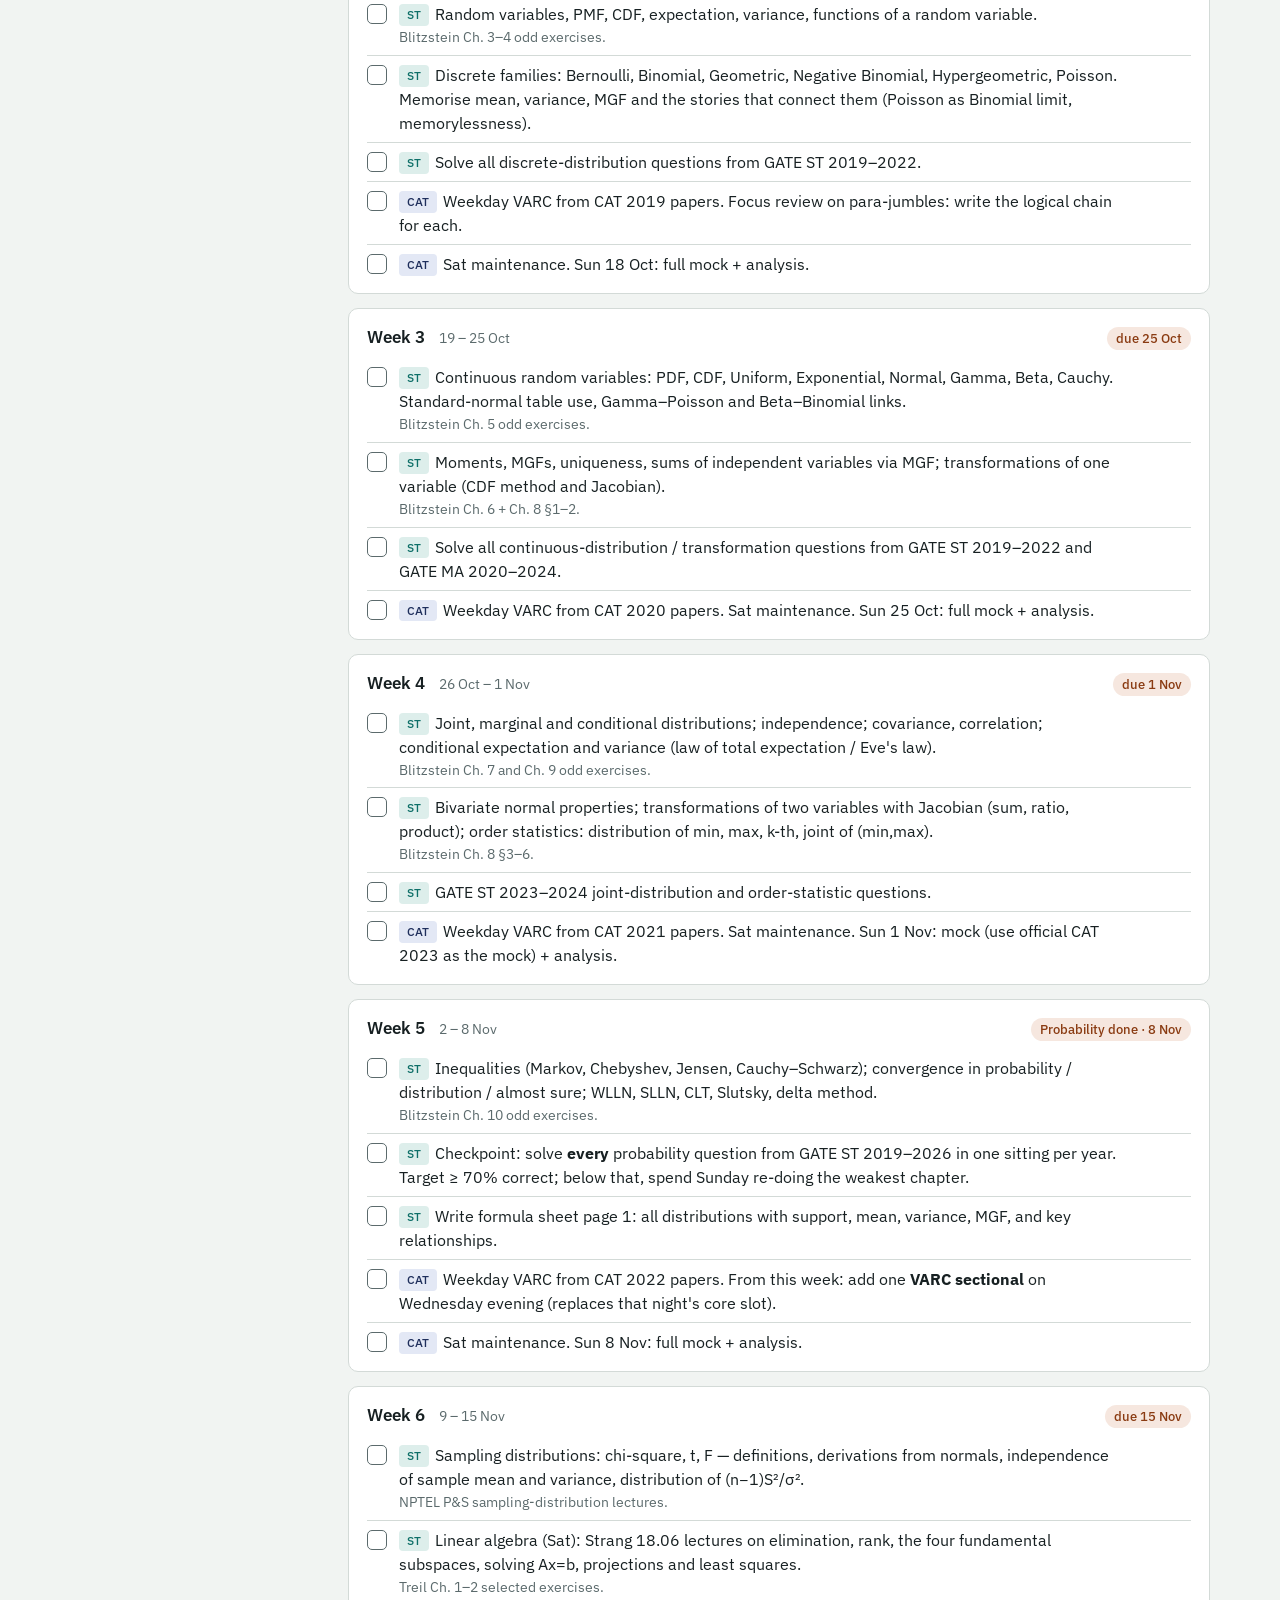
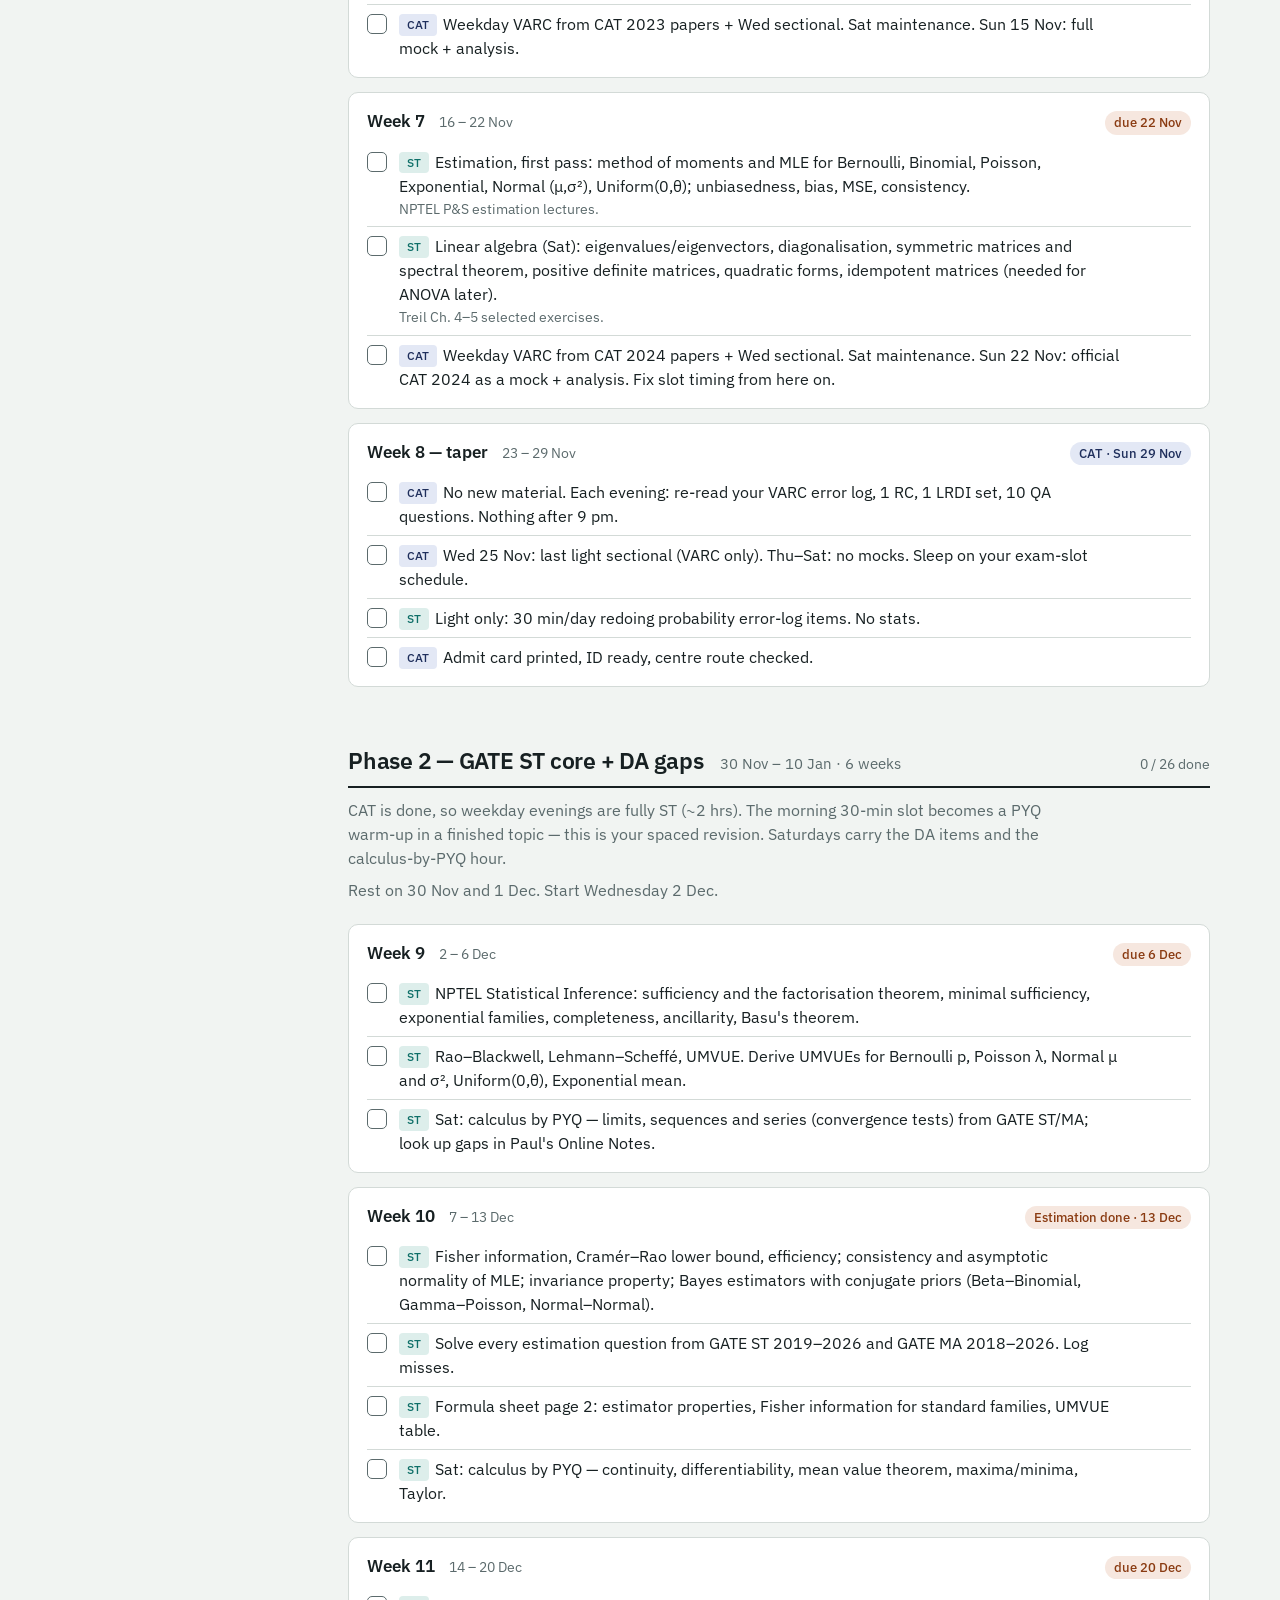
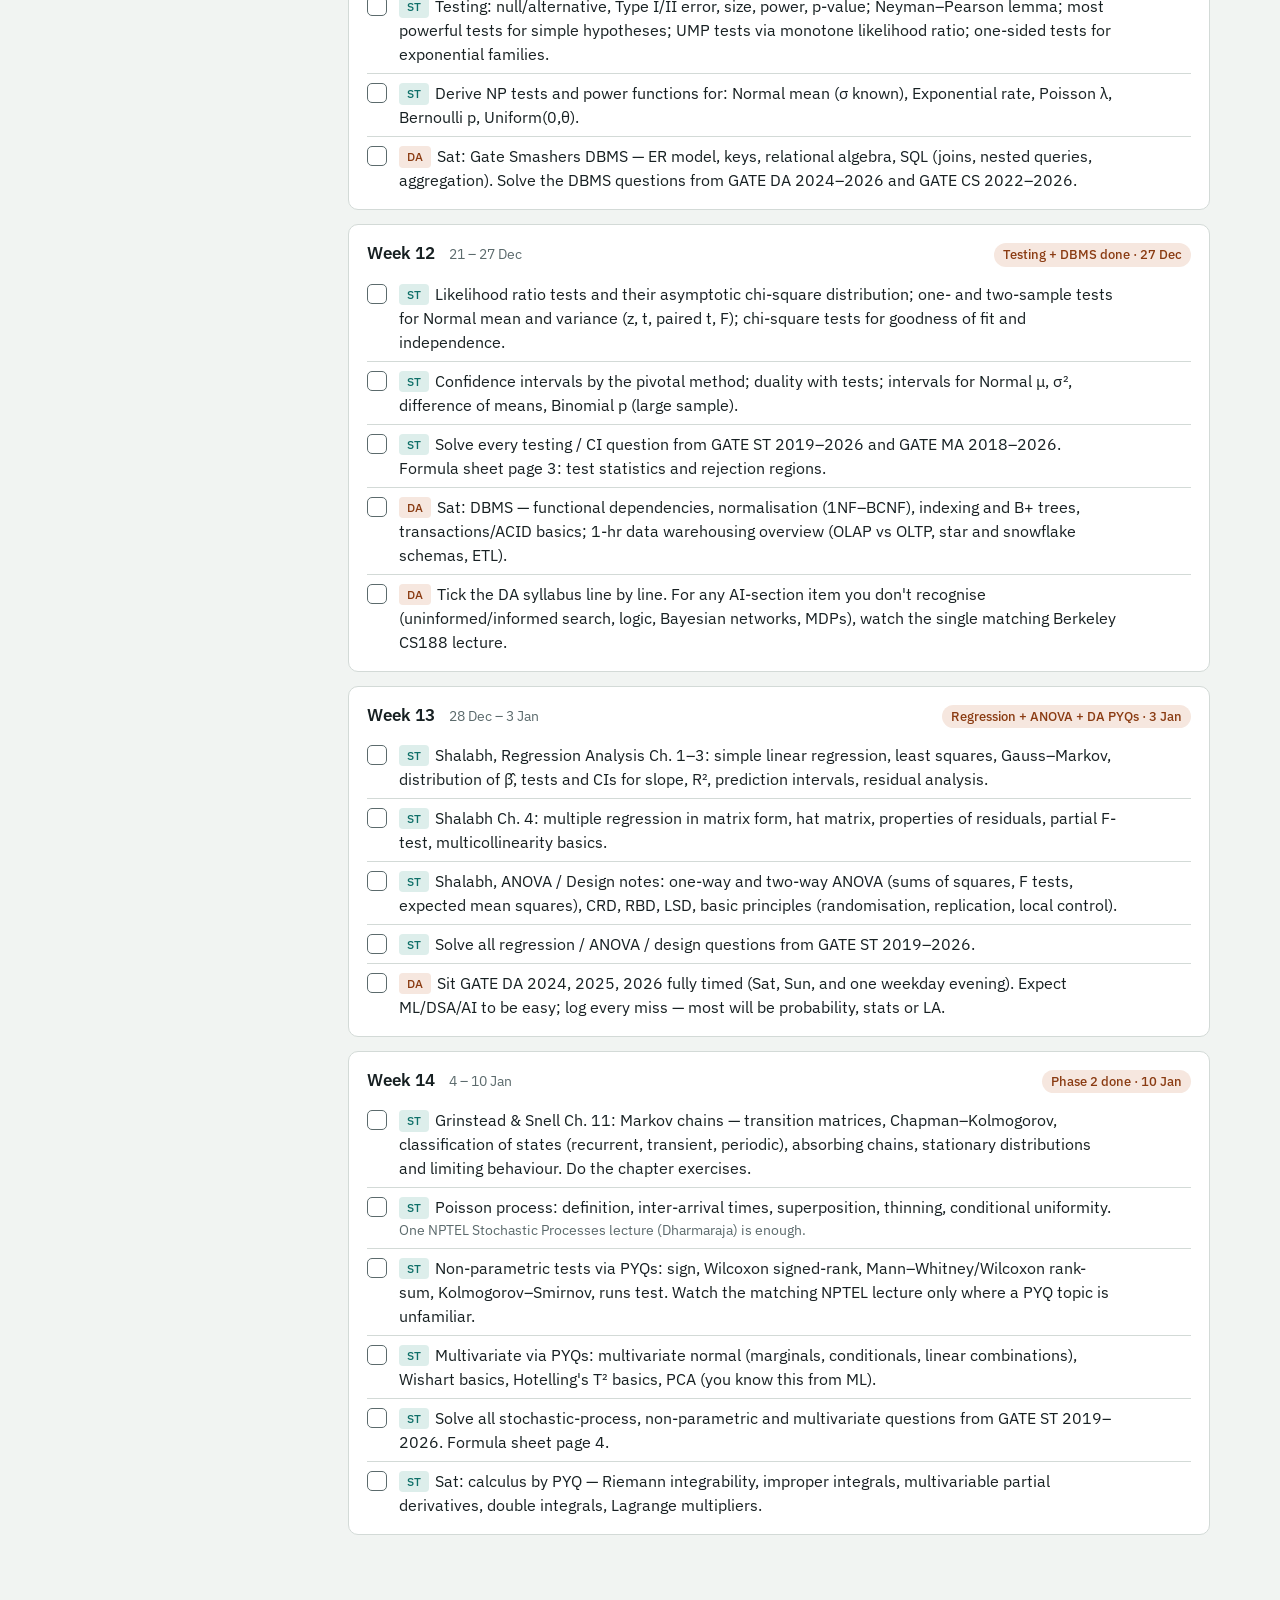
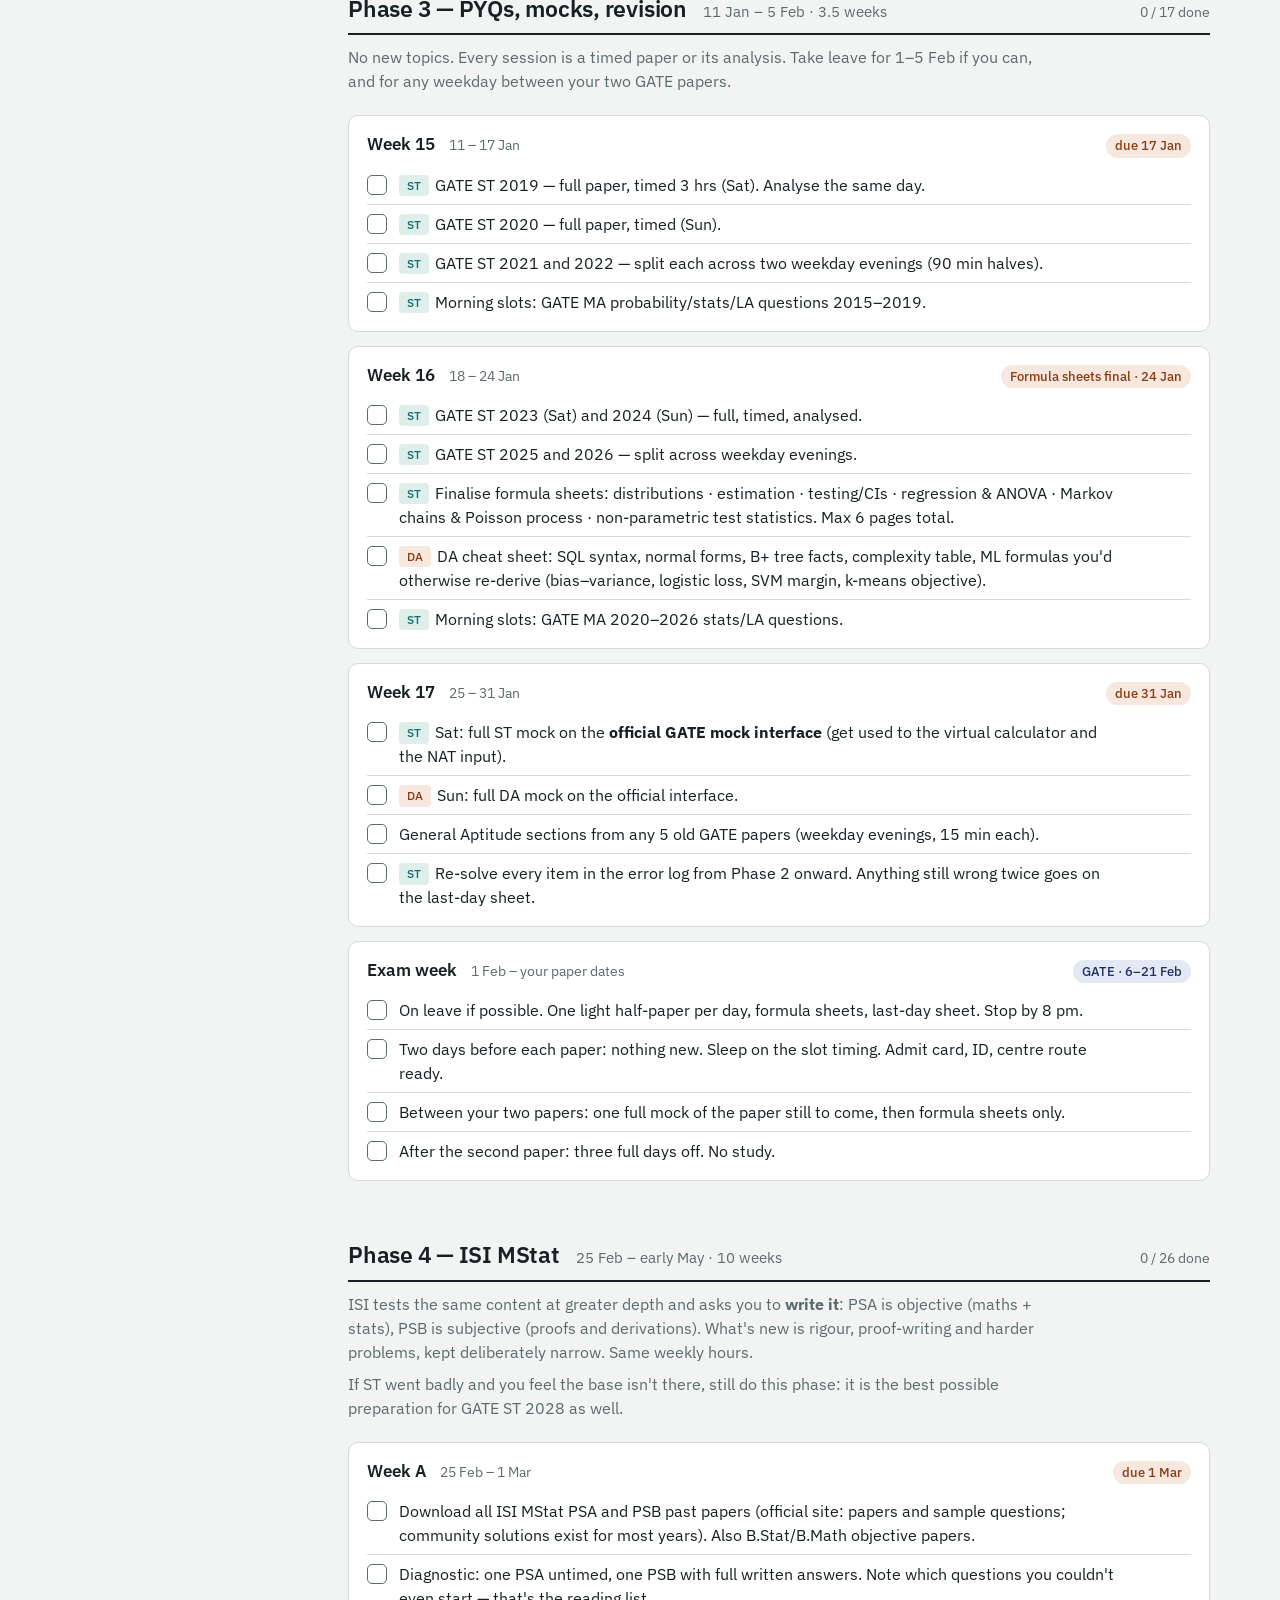
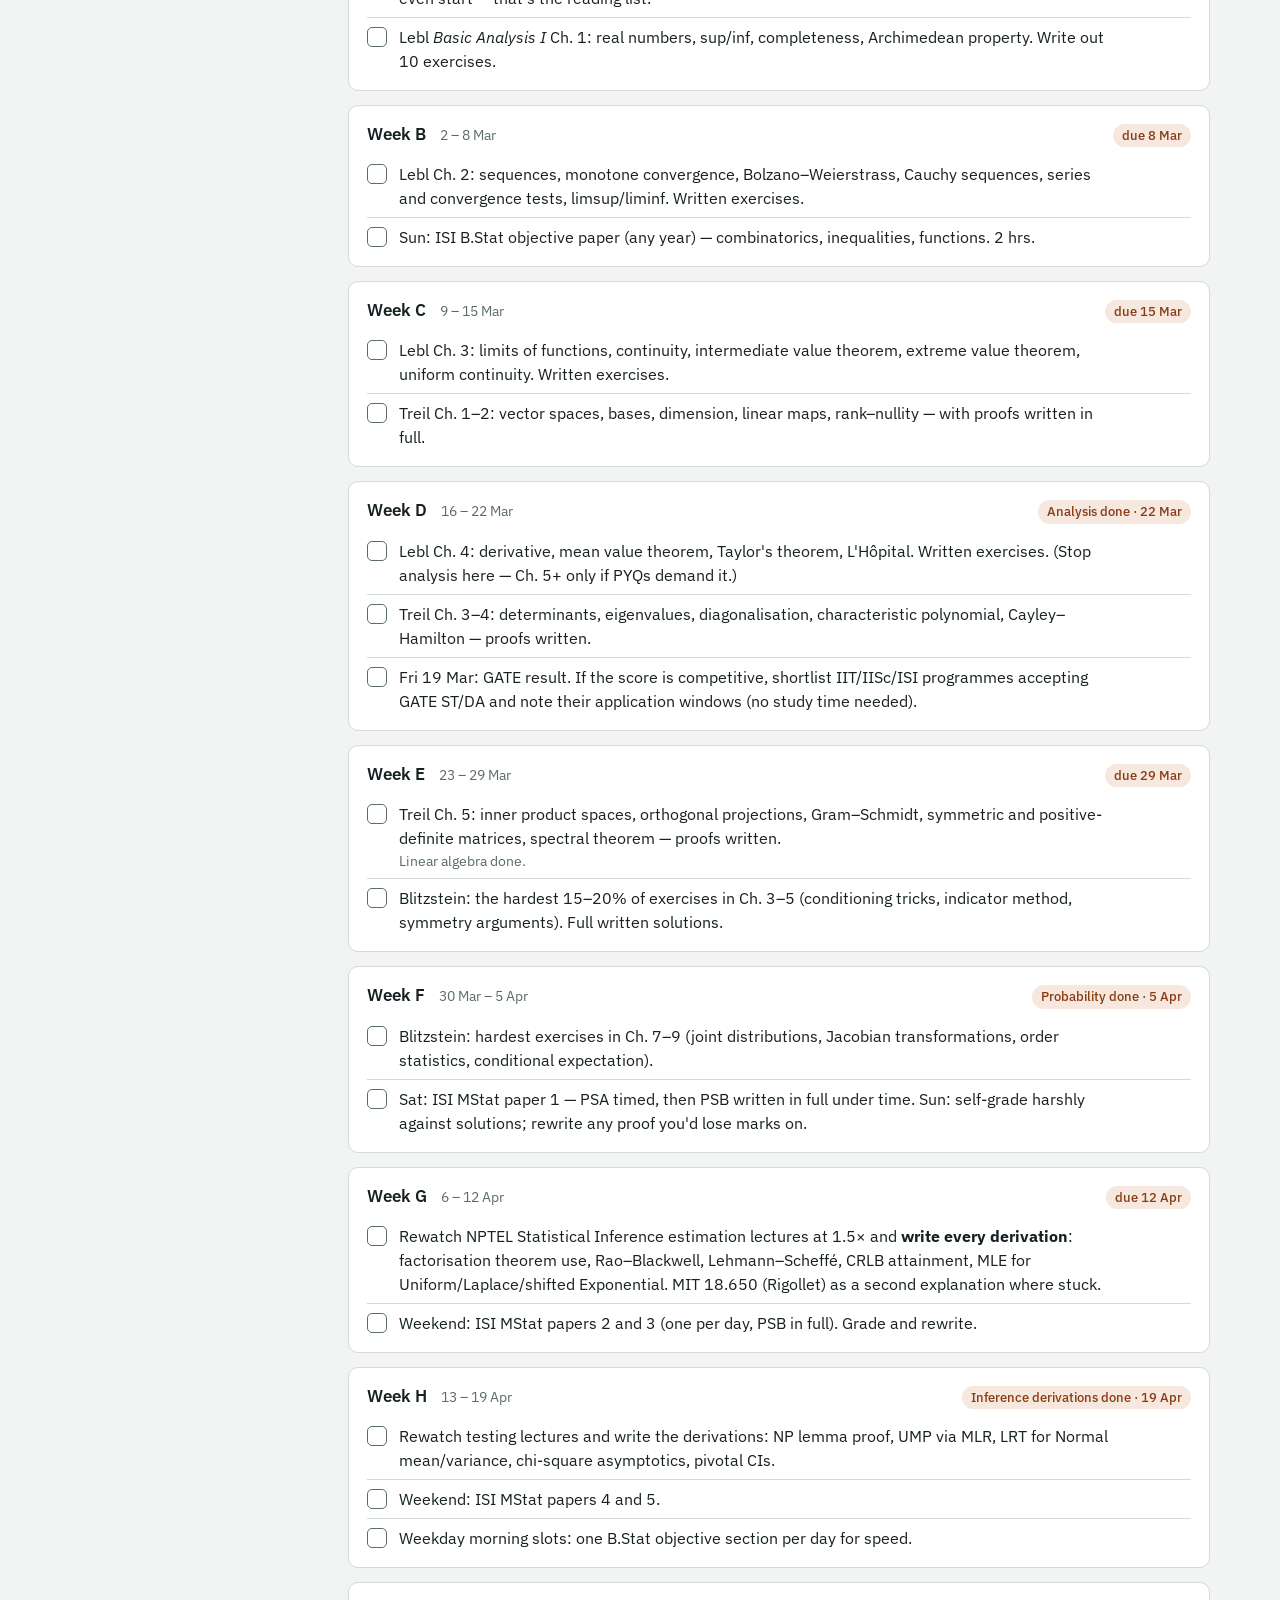
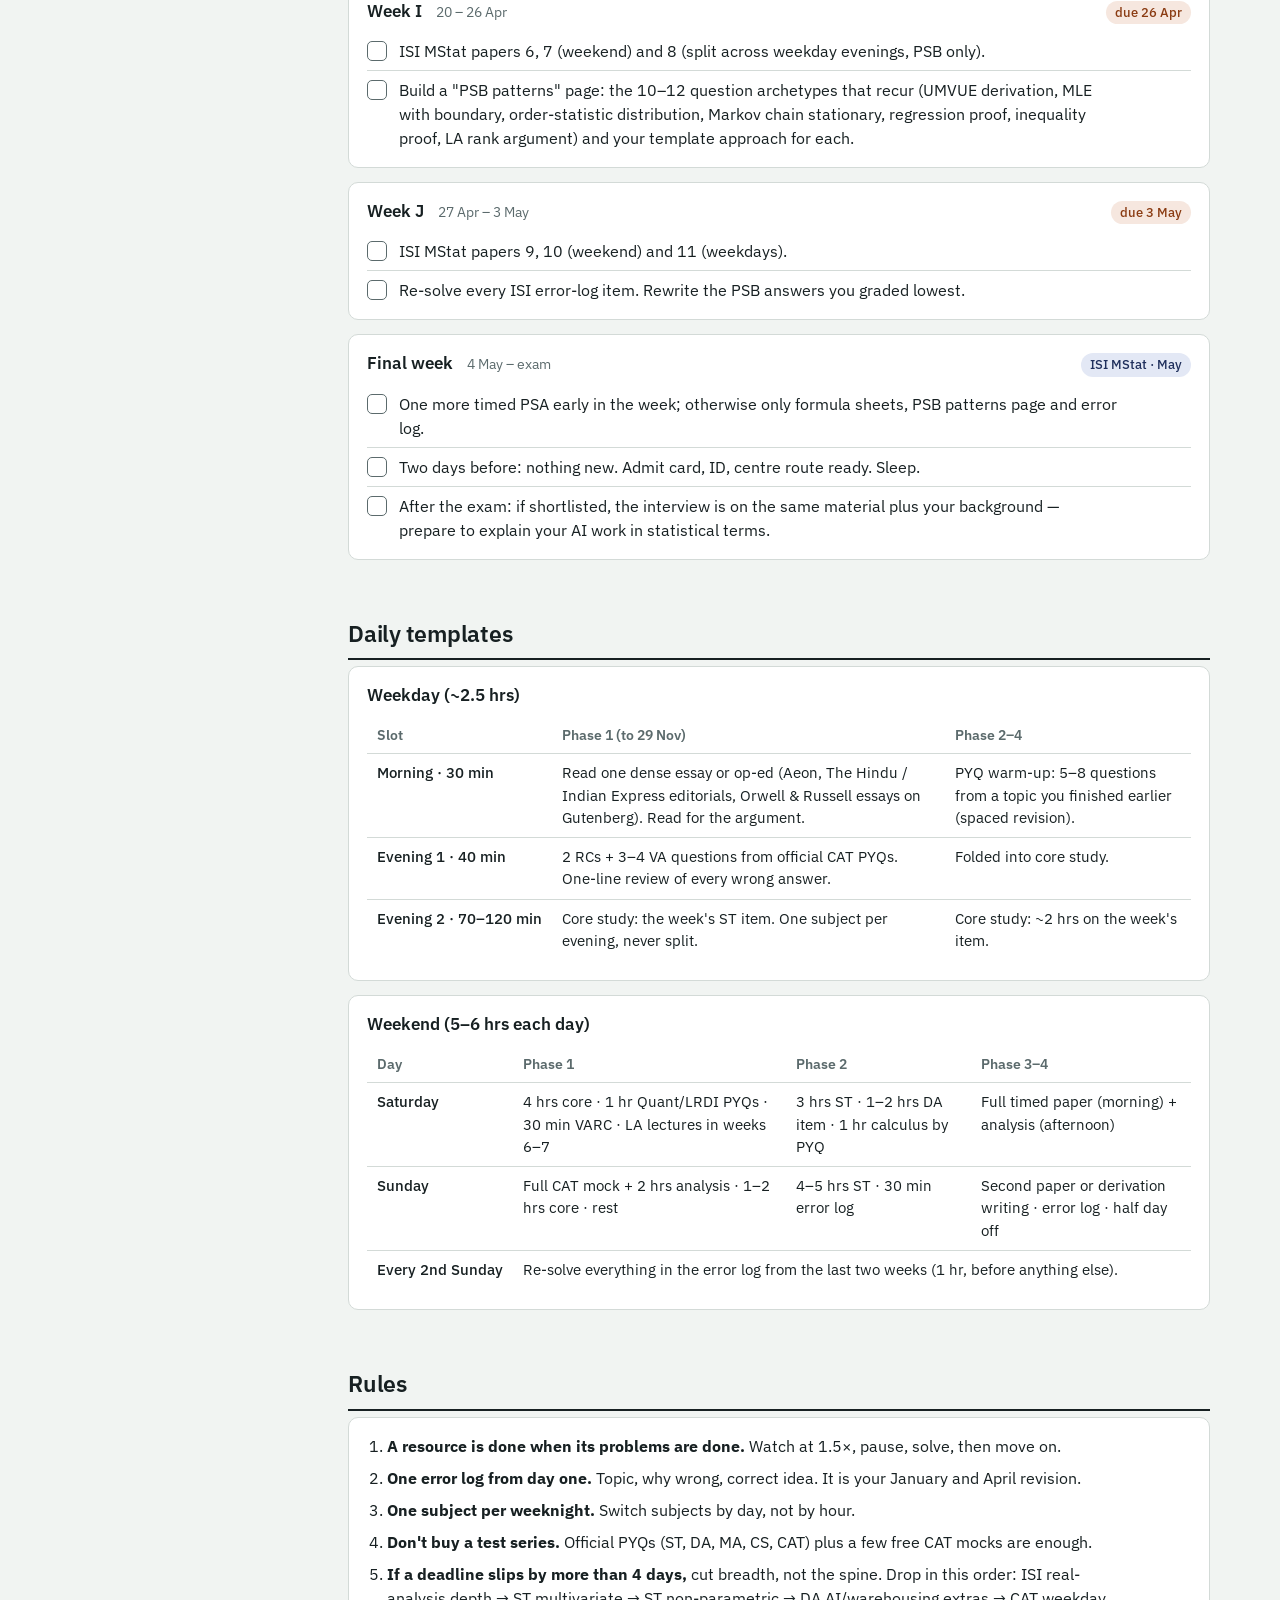
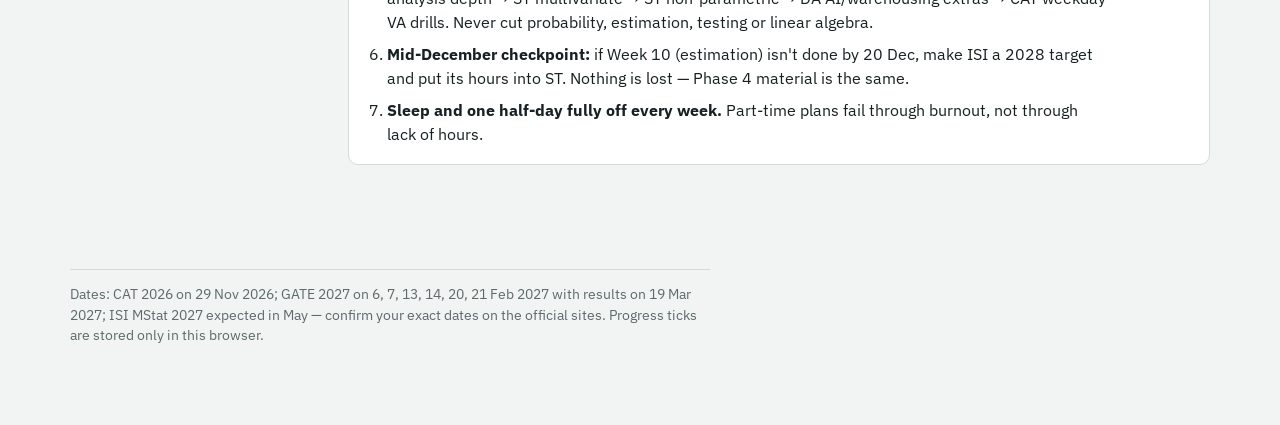
==== commit 9470b06c: "Added Switch Preparation and modified study plan" ====
--- a/Study Plan Checklist — CAT · GATE ST + DA · ISI MStat.html
+++ b/Study Plan Checklist — CAT · GATE ST + DA · ISI MStat.html
@@ -13,20 +13,20 @@
   padding-bottom:env(safe-area-inset-bottom,0px);
   --bg:#F1F4F2; --surface:#FFFFFF; --ink:#172022; --muted:#5B6A6C; --line:#D3DAD7;
   --accent:#0E6F68; --accent-soft:#DDEEEB; --due:#8A3B12; --due-soft:#F6E7DF;
-  --exam:#1F2F5C; --exam-soft:#E3E8F5;
+  --exam:#1F2F5C; --exam-soft:#E3E8F5; --bad:#A3271C; --bad-soft:#F8E1DD;
   --font:"IBM Plex Sans",-apple-system,"Segoe UI",Roboto,Helvetica,Arial,sans-serif;
 }
 @media (prefers-color-scheme:dark){
   :root:not([data-theme="light"]){
     --bg:#0F1514; --surface:#171F1E; --ink:#E5EBE9; --muted:#93A19E; --line:#2A3634;
     --accent:#4FB8AE; --accent-soft:#183531; --due:#E0A274; --due-soft:#3A2418;
-    --exam:#A9B8E8; --exam-soft:#1D2540;
+    --exam:#A9B8E8; --exam-soft:#1D2540; --bad:#F2A49A; --bad-soft:#3D1D19;
   }
 }
 :root[data-theme="dark"]{
   --bg:#0F1514; --surface:#171F1E; --ink:#E5EBE9; --muted:#93A19E; --line:#2A3634;
   --accent:#4FB8AE; --accent-soft:#183531; --due:#E0A274; --due-soft:#3A2418;
-  --exam:#A9B8E8; --exam-soft:#1D2540;
+  --exam:#A9B8E8; --exam-soft:#1D2540; --bad:#F2A49A; --bad-soft:#3D1D19;
 }
 html{scroll-padding-top:calc(env(safe-area-inset-top,0px) + 16px);}
 *,*::before,*::after{box-sizing:inherit}
@@ -54,12 +54,16 @@
 .tl-seg:first-child{border-radius:6px 0 0 6px}.tl-seg:last-child{border-radius:0 6px 6px 0;border-right:0}
 .tl-seg.p1{background:var(--accent-soft)}.tl-seg.p2{background:var(--accent-soft);filter:brightness(.96)}
 .tl-seg.p3{background:var(--accent);color:#fff}.tl-seg.p4{background:var(--accent-soft)}
-.tl-marks{position:relative;height:44px;min-width:620px;margin-top:4px}
+.tl-marks{position:relative;height:64px;min-width:620px;margin-top:4px}
 .tl-mark{position:absolute;top:0;transform:translateX(-50%);text-align:center;font-size:.78rem;line-height:1.2;color:var(--exam)}
 .tl-mark::before{content:"";display:block;width:2px;height:12px;background:var(--exam);margin:0 auto 4px}
 .tl-mark b{display:block;font-weight:600}
-.tl-today{position:absolute;top:-8px;width:2px;height:50px;background:var(--due);transform:translateX(-50%)}
-.tl-today span{position:absolute;top:-16px;left:6px;font-size:.72rem;color:var(--due);white-space:nowrap}
+/* line runs through the bar down to the tick row; label sits below the date labels so nothing overlaps */
+.tl-today{position:absolute;top:-38px;width:2px;height:50px;background:var(--due);transform:translateX(-50%);pointer-events:none;z-index:1}
+.tl-today span{position:absolute;top:88px;left:50%;transform:translateX(-50%);font-size:.72rem;font-weight:600;color:var(--due);white-space:nowrap}
+.tl-today span::before{content:"▲ "}
+.tl-today.near-start span{left:-1px;transform:none}
+.tl-today.near-end span{left:auto;right:-1px;transform:none}
 
 /* side nav */
 .side nav{display:flex;flex-direction:column;gap:2px}
@@ -115,13 +119,46 @@
 .rules ol{margin:0;padding-left:20px}
 .rules li{margin:0 0 8px;max-width:72ch}
 
+/* error-log link */
+.side .tools a.btn{display:block;text-align:center;border:1px solid var(--line);padding:7px 12px;font-size:.88rem;color:var(--ink)}
+.side .tools a.btn.off{color:var(--muted);border-style:dashed;cursor:help}
+
+/* mock score tracker */
+.legend{display:flex;flex-wrap:wrap;gap:6px 18px;font-size:.85rem;color:var(--muted);margin:0 0 18px}
+.mock-tools{display:flex;flex-wrap:wrap;gap:8px 14px;align-items:center;margin:0 0 10px}
+.mock-tools .hint{color:var(--muted);font-size:.86rem}
+.mt{overflow-x:auto;-webkit-overflow-scrolling:touch;border:1px solid var(--line);border-radius:8px;margin:0 0 10px}
+.mt table{width:max-content;min-width:100%;font-size:.88rem}
+.mt th,.mt td{padding:6px 9px;vertical-align:middle;white-space:nowrap;font-variant-numeric:tabular-nums}
+.mt th:first-child,.mt td:first-child{position:sticky;left:0;z-index:1;background:var(--surface);border-right:1px solid var(--line);min-width:120px}
+.mt .sum{background:var(--bg)}
+.mt .mock{border-left:1px solid var(--line);text-align:center}
+.mt tr.total td{font-weight:600;border-top:2px solid var(--line)}
+.mt input{font:inherit;font-size:.88rem;width:66px;padding:4px 6px;border:1px solid var(--line);border-radius:5px;background:var(--surface);color:var(--ink);font-variant-numeric:tabular-nums}
+.mt input:focus-visible{outline:2px solid var(--accent);outline-offset:1px}
+.mt input.nm{width:92px;font-weight:500}
+.mt input[type=date]{width:132px;margin-top:4px;font-size:.8rem;color:var(--muted)}
+.mt .mh{display:flex;gap:4px;align-items:center;justify-content:center}
+.mt .x{font:inherit;line-height:1;width:24px;height:24px;border:1px solid transparent;border-radius:5px;background:none;color:var(--muted);cursor:pointer}
+.mt .x:hover{border-color:var(--bad);color:var(--bad)}
+.mt small{display:block;color:var(--muted);font-size:.76rem;font-weight:400}
+.mt .empty{color:var(--muted);font-style:italic;font-weight:400}
+.pill{display:inline-block;font-size:.78rem;font-weight:600;padding:2px 9px;border-radius:999px;white-space:nowrap}
+.pill.good{color:var(--accent);background:var(--accent-soft)}
+.pill.warn{color:var(--due);background:var(--due-soft)}
+.pill.bad{color:var(--bad);background:var(--bad-soft)}
+.pill.none{color:var(--muted);background:var(--bg);border:1px solid var(--line)}
+.prio{display:inline-block;margin-left:6px;font-size:.72rem;font-weight:600;color:var(--bad)}
+.up{color:var(--accent)}.down{color:var(--bad)}.flat{color:var(--muted)}
+
 footer{grid-column:1/-1;color:var(--muted);font-size:.85rem;border-top:1px solid var(--line);padding-top:14px;max-width:80ch}
 
 @media (prefers-reduced-motion:no-preference){ul.check label{transition:color .15s}}
 @media print{
   body{background:#fff;color:#000;font-size:11.5px}
   .wrap{display:block;padding:0;max-width:none}
-  .side,.tl-today{display:none}
+  .side,.tl-today,.mock-tools .btn,.mt .x{display:none}
+  .mt{overflow:visible}
   .block,.timeline{border-color:#bbb;break-inside:avoid;box-shadow:none}
   section.phase{break-before:page}
   section.phase:first-of-type{break-before:auto}
@@ -161,6 +198,7 @@
 <aside class="side">
   <nav id="nav">
     <a href="#today">Do this week<span class="pct" data-pct="today"></span></a>
+    <a href="#mocks">Mock scores</a>
     <a href="#p1">Phase 1<span class="pct" data-pct="p1"></span></a>
     <a href="#p2">Phase 2<span class="pct" data-pct="p2"></span></a>
     <a href="#p3">Phase 3<span class="pct" data-pct="p3"></span></a>
@@ -170,6 +208,7 @@
   </nav>
   <div class="tools">
     <div class="total" id="total"></div>
+    <a class="btn" data-errorlog target="_blank" rel="noopener">Open error log ↗</a>
     <button class="btn" onclick="window.print()">Print / save as PDF</button>
     <button class="btn" id="reset">Clear all ticks</button>
   </div>
@@ -195,6 +234,20 @@
   </div>
 </section>
 
+<!-- ============ MOCK SCORES ============ -->
+<section class="phase" id="mocks">
+  <div class="phase-head"><h2>Mock score tracker</h2><span class="dates">section-wise marks, one column per mock</span></div>
+  <div class="phase-intro">
+    <p>Add a column after every mock and enter marks for each section (negatives are fine). Scroll sideways as the columns pile up. Verdicts compare the average of your <b>last 3 mocks</b> with the target % for that section; edit Max and Target to match the paper and your goal. Every wrong answer still goes in the <a data-errorlog target="_blank" rel="noopener">error log</a>.</p>
+  </div>
+  <div class="legend">
+    <span><span class="pill good">Maintain</span> recent avg at or above target</span>
+    <span><span class="pill warn">Watch</span> above target but last mock dipped ≥ 5 pts, or within 10 pts of target and rising</span>
+    <span><span class="pill bad">Focus</span> below target and not closing the gap</span>
+  </div>
+  <div id="mockhost"></div>
+</section>
+
 <!-- ============ PHASE 1 ============ -->
 <section class="phase" id="p1">
   <div class="phase-head"><h2>Phase 1 — CAT + probability foundations</h2><span class="dates">5 Oct – 29 Nov · 8 weeks</span><span class="prog" data-prog="p1"></span></div>
@@ -550,6 +603,9 @@
 </div>
 
 <script>
+/* ===== ERROR LOG LINK — paste your Google Sheet URL between the quotes ===== */
+var ERROR_LOG_URL = '';
+
 (function(){
   var KEY='studyplan-ticks-v1';
   var boxes=Array.prototype.slice.call(document.querySelectorAll('ul.check input[type=checkbox]'));
@@ -584,10 +640,161 @@
     var start=new Date(2026,9,1), end=new Date(2027,4,15), now=new Date();
     var f=(now-start)/(end-start);
     if(f>=0&&f<=1){
-      var m=document.createElement('div'); m.className='tl-today'; m.style.left=(f*100)+'%';
+      var m=document.createElement('div'); m.className='tl-today'+(f<0.04?' near-start':f>0.96?' near-end':''); m.style.left=(f*100)+'%';
       m.innerHTML='<span>today</span>'; document.getElementById('tlmarks').appendChild(m);
     }
   }catch(e){}
+
+  // error-log links
+  Array.prototype.forEach.call(document.querySelectorAll('[data-errorlog]'),function(a){
+    if(ERROR_LOG_URL){ a.href=ERROR_LOG_URL; }
+    else{
+      a.removeAttribute('href'); a.classList.add('off');
+      a.title='Set ERROR_LOG_URL near the top of the <script> in this file';
+      if(a.classList.contains('btn')) a.textContent='Error log — link not set';
+    }
+  });
+
+  // ===== mock score tracker =====
+  var EXAMS=[
+    {key:'cat',name:'CAT',due:'Sun 29 Nov',note:'+3 / −1 on MCQs, no penalty on TITA',sections:[
+      {k:'varc',n:'VARC',max:72,target:55},{k:'dilr',n:'DILR',max:66,target:45},{k:'qa',n:'QA',max:66,target:50}]},
+    {key:'gst',name:'GATE ST',due:'Feb',note:'GA 15 + subject 85 · −⅓ / −⅔ on MCQs',sections:[
+      {k:'ga',n:'General Aptitude',max:15,target:70},{k:'core',n:'Statistics',max:85,target:55}]},
+    {key:'gda',name:'GATE DA',due:'Feb',note:'GA 15 + subject 85 · −⅓ / −⅔ on MCQs',sections:[
+      {k:'ga',n:'General Aptitude',max:15,target:70},{k:'core',n:'Data Science & AI',max:85,target:55}]},
+    {key:'isi',name:'ISI MStat',due:'May',note:'PSA objective · PSB written',sections:[
+      {k:'psa',n:'PSA (objective)',max:120,target:60},{k:'psb',n:'PSB (subjective)',max:100,target:50}]}
+  ];
+  var MKEY='studyplan-mocks-v1', RECENT=3, CLOSE=10, DIP=5;
+  var ms={};
+  try{ ms=JSON.parse(localStorage.getItem(MKEY)||'{}')||{}; }catch(e){ ms={}; }
+  function msave(){ try{ localStorage.setItem(MKEY,JSON.stringify(ms)); }catch(e){} }
+  function data(ex){ var d=ms[ex.key]=ms[ex.key]||{}; d.mocks=d.mocks||[]; d.cfg=d.cfg||{}; return d; }
+  function num(v){ return (v===''||v==null||isNaN(v))?null:+v; }
+  function cfg(d,s){
+    var c=d.cfg[s.k]||{}, mx=num(c.max), tg=num(c.target);
+    return {max:mx!=null&&mx>0?mx:s.max, target:tg!=null?tg:s.target};
+  }
+  function esc(t){ return String(t==null?'':t).replace(/[&<>"]/g,function(c){return {'&':'&amp;','<':'&lt;','>':'&gt;','"':'&quot;'}[c];}); }
+  function mean(a){ return a.length?a.reduce(function(x,y){return x+y;},0)/a.length:null; }
+  function r1(v){ return Math.round(v*10)/10; }
+  function todayISO(){ var t=new Date(); return t.getFullYear()+'-'+('0'+(t.getMonth()+1)).slice(-2)+'-'+('0'+t.getDate()).slice(-2); }
+
+  // verdict: recent avg (last RECENT mocks) vs target, nudged by trend (last mock vs the ones before it)
+  function stats(pcts,target){
+    var n=pcts.length, o={n:n};
+    if(!n){ o.v={c:'none',t:'No data'}; return o; }
+    o.avg=mean(pcts); o.rec=mean(pcts.slice(-RECENT));
+    o.trend=n>1?pcts[n-1]-mean(pcts.slice(Math.max(0,n-1-RECENT),n-1)):null;
+    o.gap=o.rec-target;
+    var g=Math.round(o.gap), gs=(g>=0?'+':'−')+Math.abs(g)+' pts vs target';
+    if(o.gap>=0) o.v=(o.trend!=null&&o.trend<=-DIP)?{c:'warn',t:'Maintain · watch dip',d:gs}:{c:'good',t:'Maintain progress',d:gs};
+    else if(o.gap>=-CLOSE&&o.trend!=null&&o.trend>0) o.v={c:'warn',t:'Improving · keep pushing',d:gs};
+    else o.v={c:'bad',t:'Focus to improve',d:gs};
+    return o;
+  }
+  function trendHTML(t){
+    if(t==null) return '<span class="flat">—</span>';
+    var r=Math.round(t);
+    return r>0?'<span class="up">↑ +'+r+'</span>':r<0?'<span class="down">↓ −'+(-r)+'</span>':'<span class="flat">→ 0</span>';
+  }
+  function verdictHTML(v){ return '<span class="pill '+v.c+'">'+v.t+'</span>'+(v.d?'<small>'+v.d+'</small>':''); }
+
+  var host=document.getElementById('mockhost');
+  EXAMS.forEach(function(ex){
+    var b=document.createElement('div'); b.className='block'; b.setAttribute('data-exam',ex.key);
+    b.innerHTML='<div class="block-head"><h3>'+ex.name+'</h3><span class="when">'+ex.note+'</span><span class="due exam">'+ex.name+' · '+ex.due+'</span></div>'+
+      '<div class="mock-tools"><button class="btn" data-add>+ Add mock</button><span class="hint" data-summary></span></div>'+
+      '<div class="mt"></div>';
+    host.appendChild(b);
+    var mt=b.querySelector('.mt');
+    b.querySelector('[data-add]').addEventListener('click',function(){
+      var d=data(ex); d.mocks.push({name:'Mock '+(d.mocks.length+1),date:todayISO(),s:{}}); msave(); render(ex);
+      mt.scrollLeft=mt.scrollWidth;
+      var first=mt.querySelector('td input[data-i="'+(d.mocks.length-1)+'"]'); if(first) first.focus();
+    });
+    mt.addEventListener('input',function(e){
+      var el=e.target, d=data(ex), i=el.getAttribute('data-i'), sec=el.getAttribute('data-sec'),
+          f=el.getAttribute('data-f'), c=el.getAttribute('data-cfg');
+      if(c){ d.cfg[sec]=d.cfg[sec]||{}; d.cfg[sec][c]=el.value===''?'':+el.value; }
+      else if(f){ d.mocks[i][f]=el.value; }
+      else if(sec&&i!=null){ var v=num(el.value); if(v==null) delete d.mocks[i].s[sec]; else d.mocks[i].s[sec]=v; }
+      else return;
+      msave(); compute(ex);
+    });
+    mt.addEventListener('click',function(e){
+      var x=e.target.closest('[data-del]'); if(!x) return;
+      var d=data(ex), i=+x.getAttribute('data-del');
+      if(!confirm('Delete "'+(d.mocks[i].name||'this mock')+'" from '+ex.name+'?')) return;
+      d.mocks.splice(i,1); msave(); render(ex);
+    });
+    render(ex);
+  });
+
+  function render(ex){
+    var d=data(ex), mt=document.querySelector('[data-exam="'+ex.key+'"] .mt');
+    var h='<table><thead><tr><th>Section</th><th class="sum">Max</th><th class="sum">Target %</th><th class="sum">Avg %</th><th class="sum">Last '+RECENT+' %</th><th class="sum">Trend</th><th class="sum">Verdict</th>';
+    d.mocks.forEach(function(m,i){
+      h+='<th class="mock"><div class="mh"><input class="nm" data-f="name" data-i="'+i+'" value="'+esc(m.name)+'" aria-label="Mock name"><button class="x" data-del="'+i+'" title="Delete this mock" aria-label="Delete mock">×</button></div>'+
+         '<input type="date" data-f="date" data-i="'+i+'" value="'+esc(m.date)+'" aria-label="Mock date"></th>';
+    });
+    if(!d.mocks.length) h+='<th class="mock empty">no mocks yet</th>';
+    h+='</tr></thead><tbody>';
+    ex.sections.forEach(function(s){
+      var c=cfg(d,s);
+      h+='<tr data-row="'+s.k+'"><td>'+esc(s.n)+'<span class="prio" data-o="prio"></span></td>'+
+         '<td class="sum"><input type="number" min="1" step="any" data-cfg="max" data-sec="'+s.k+'" value="'+c.max+'" aria-label="'+esc(s.n)+' max marks"></td>'+
+         '<td class="sum"><input type="number" min="0" max="100" step="any" data-cfg="target" data-sec="'+s.k+'" value="'+c.target+'" aria-label="'+esc(s.n)+' target percent"></td>'+
+         '<td class="sum" data-o="avg"></td><td class="sum" data-o="rec"></td><td class="sum" data-o="trend"></td><td class="sum" data-o="vd"></td>';
+      d.mocks.forEach(function(m,i){
+        var v=m.s[s.k];
+        h+='<td class="mock"><input type="number" step="any" data-i="'+i+'" data-sec="'+s.k+'" value="'+(v==null?'':v)+'" placeholder="–" aria-label="'+esc(s.n)+' score, '+esc(m.name)+'"></td>';
+      });
+      if(!d.mocks.length) h+='<td class="mock"></td>';
+      h+='</tr>';
+    });
+    h+='<tr class="total" data-row="_t"><td>Total</td><td class="sum" data-o="max"></td><td class="sum" data-o="tgt"></td><td class="sum" data-o="avg"></td><td class="sum" data-o="rec"></td><td class="sum" data-o="trend"></td><td class="sum" data-o="vd"></td>';
+    d.mocks.forEach(function(m,i){ h+='<td class="mock" data-o="t'+i+'"></td>'; });
+    if(!d.mocks.length) h+='<td class="mock"></td>';
+    h+='</tr></tbody></table>';
+    mt.innerHTML=h;
+    compute(ex);
+  }
+
+  function fill(row,o,max){
+    row.querySelector('[data-o="avg"]').innerHTML=o.n?Math.round(o.avg)+'%<small>'+r1(o.avg*max/100)+' / '+r1(max)+'</small>':'—';
+    row.querySelector('[data-o="rec"]').innerHTML=o.n?Math.round(o.rec)+'%':'—';
+    row.querySelector('[data-o="trend"]').innerHTML=trendHTML(o.trend);
+    row.querySelector('[data-o="vd"]').innerHTML=verdictHTML(o.v);
+  }
+
+  function compute(ex){
+    var d=data(ex), b=document.querySelector('[data-exam="'+ex.key+'"]'), tmax=0, tw=0, worst=null, scored=false;
+    ex.sections.forEach(function(s){
+      var c=cfg(d,s), row=b.querySelector('tr[data-row="'+s.k+'"]');
+      tmax+=c.max; tw+=c.max*c.target;
+      var pcts=d.mocks.filter(function(m){return m.s[s.k]!=null;}).map(function(m){return 100*m.s[s.k]/c.max;});
+      var o=stats(pcts,c.target); fill(row,o,c.max); if(o.n) scored=true;
+      row.querySelector('[data-o="prio"]').textContent='';
+      if(o.n&&o.gap<0&&(!worst||o.gap<worst.gap)) worst={gap:o.gap,row:row,name:s.n};
+    });
+    if(worst) worst.row.querySelector('[data-o="prio"]').textContent='★ priority';
+    // total uses only mocks with every section filled in
+    var ttgt=tmax?tw/tmax:0, tot=b.querySelector('tr[data-row="_t"]'), tpcts=[];
+    tot.querySelector('[data-o="max"]').textContent=r1(tmax);
+    tot.querySelector('[data-o="tgt"]').textContent=Math.round(ttgt);
+    d.mocks.forEach(function(m,i){
+      var sum=0, all=true, any=false;
+      ex.sections.forEach(function(s){ if(m.s[s.k]==null) all=false; else { any=true; sum+=m.s[s.k]; } });
+      tot.querySelector('[data-o="t'+i+'"]').innerHTML=!any?'—':all?r1(sum)+'<small>'+Math.round(100*sum/tmax)+'%</small>':r1(sum)+'<small>partial</small>';
+      if(all) tpcts.push(100*sum/tmax);
+    });
+    fill(tot,stats(tpcts,ttgt),tmax);
+    var n=d.mocks.length;
+    b.querySelector('[data-summary]').textContent=!n?'Add a column after each mock.':
+      n+' mock'+(n>1?'s':'')+' logged'+(worst?' · focus first on '+worst.name:scored?' · every section on target':'');
+  }
 
   // active nav on scroll
   var links=Array.prototype.slice.call(document.querySelectorAll('#nav a'));
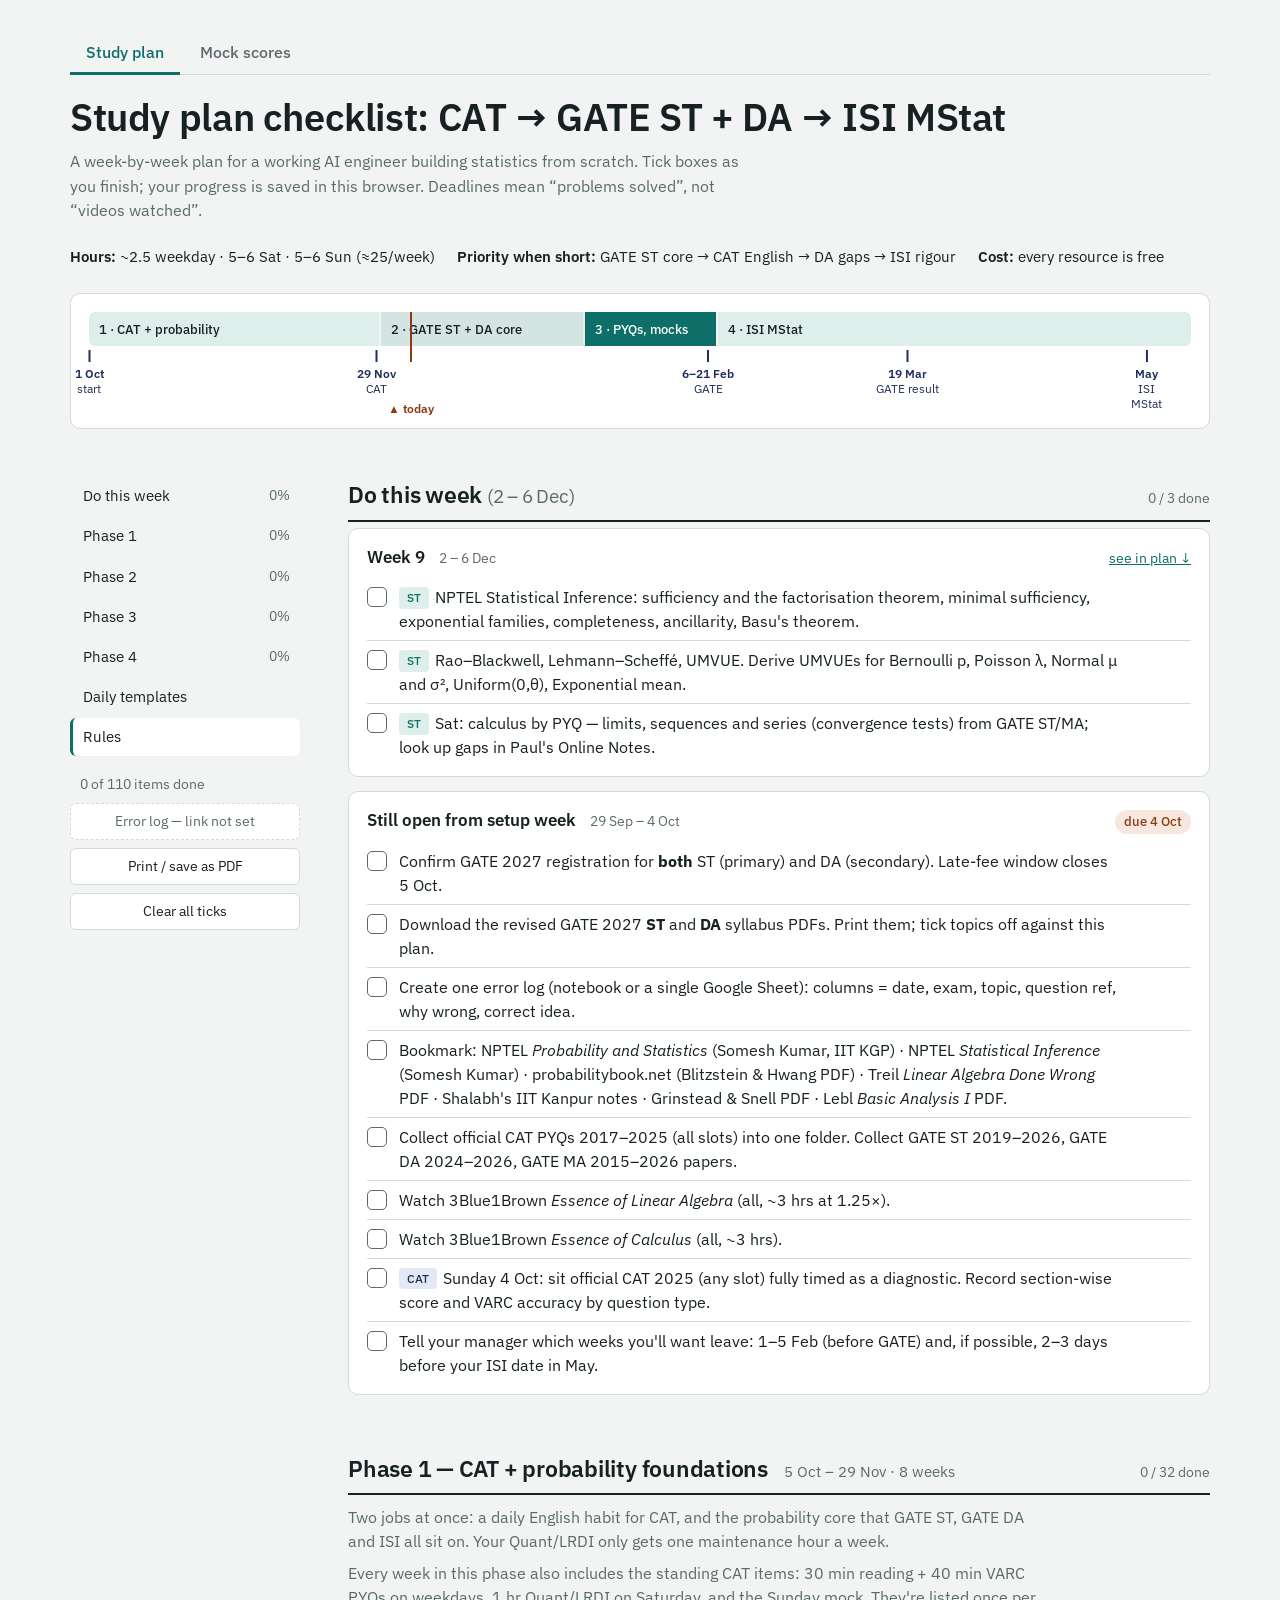
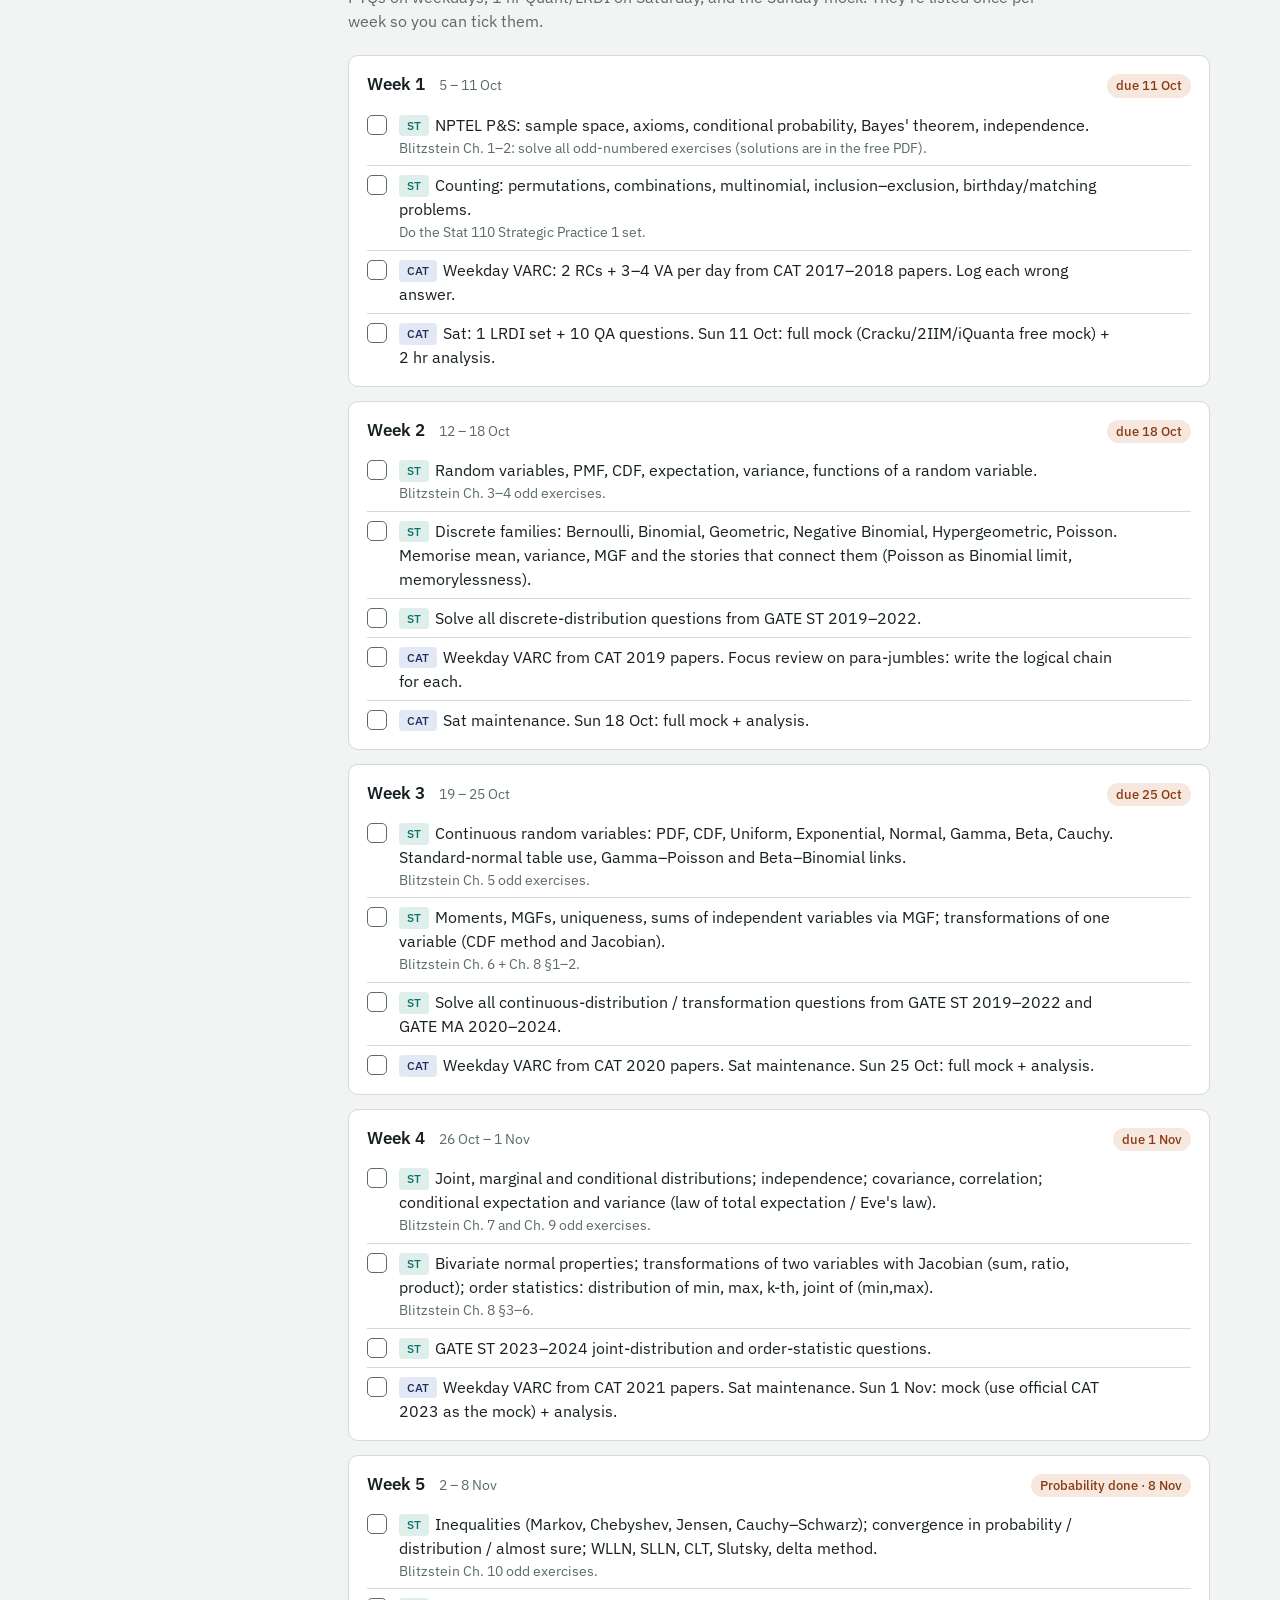
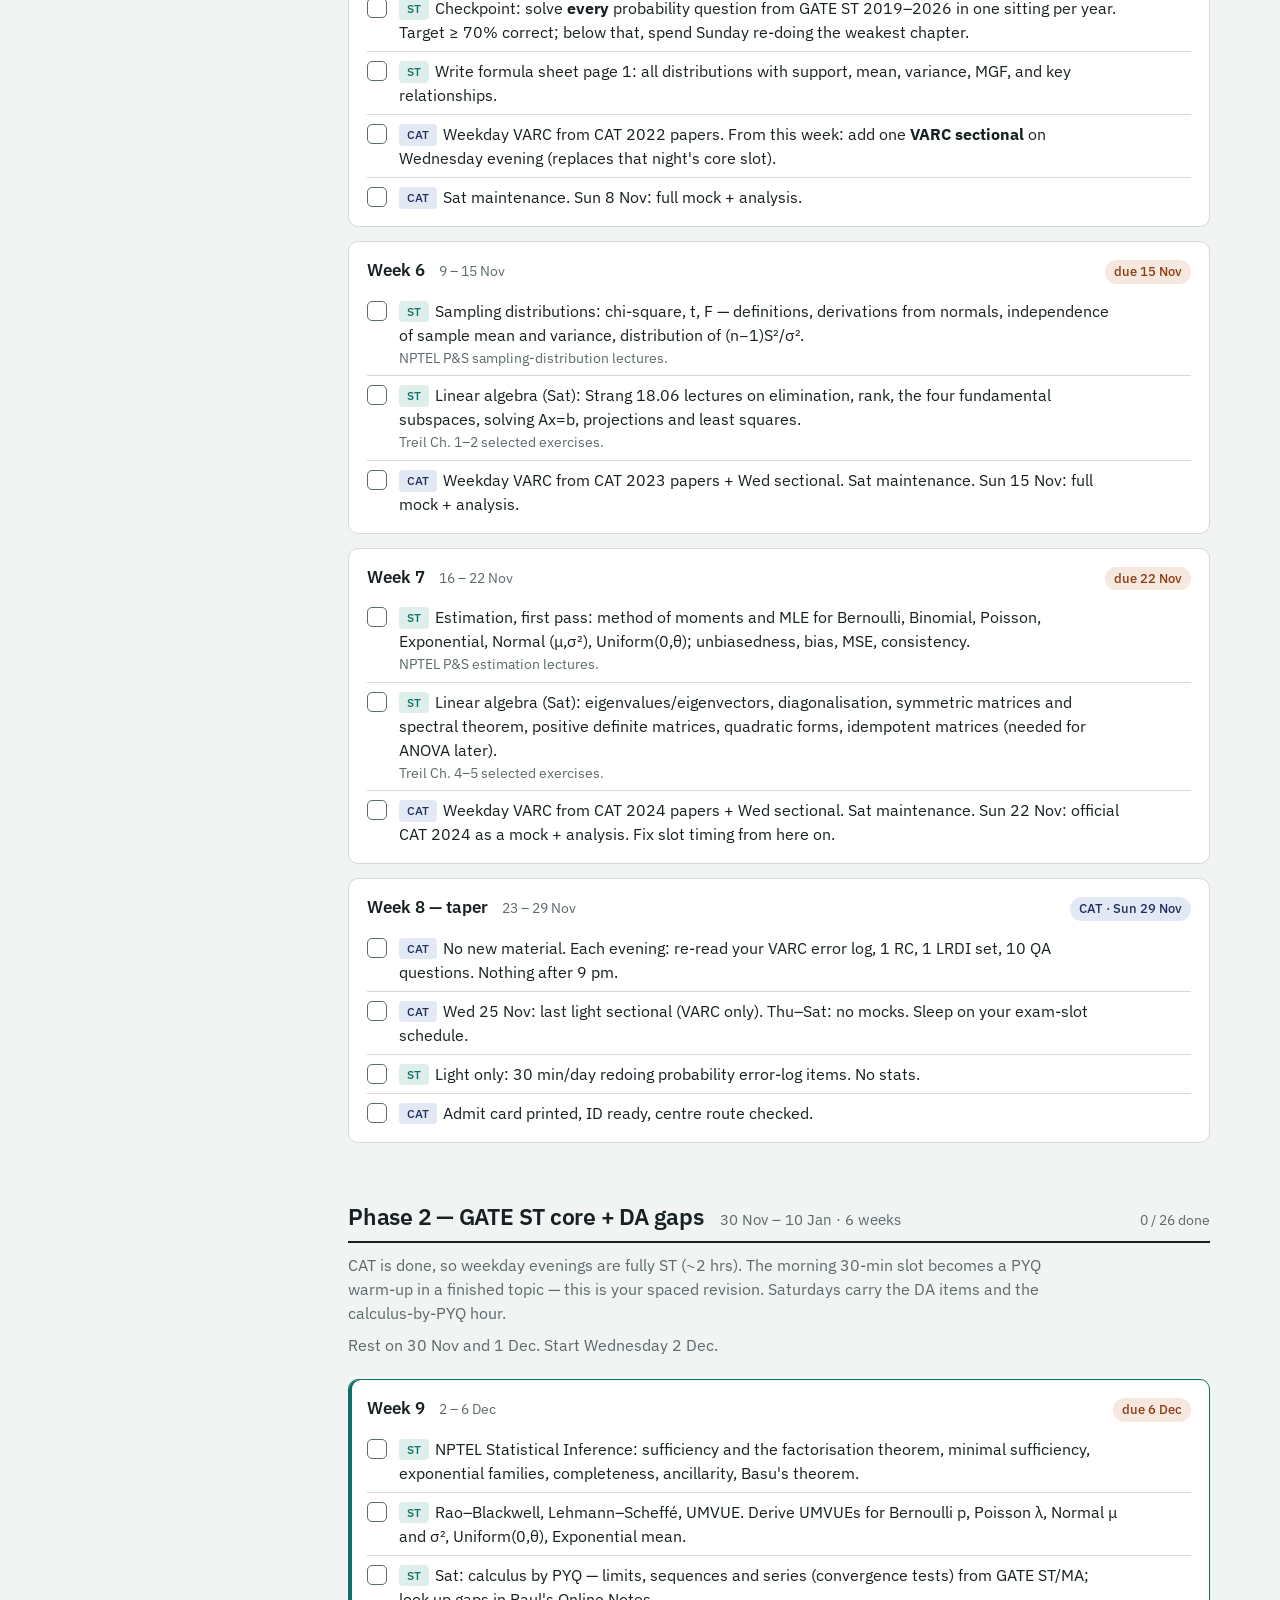
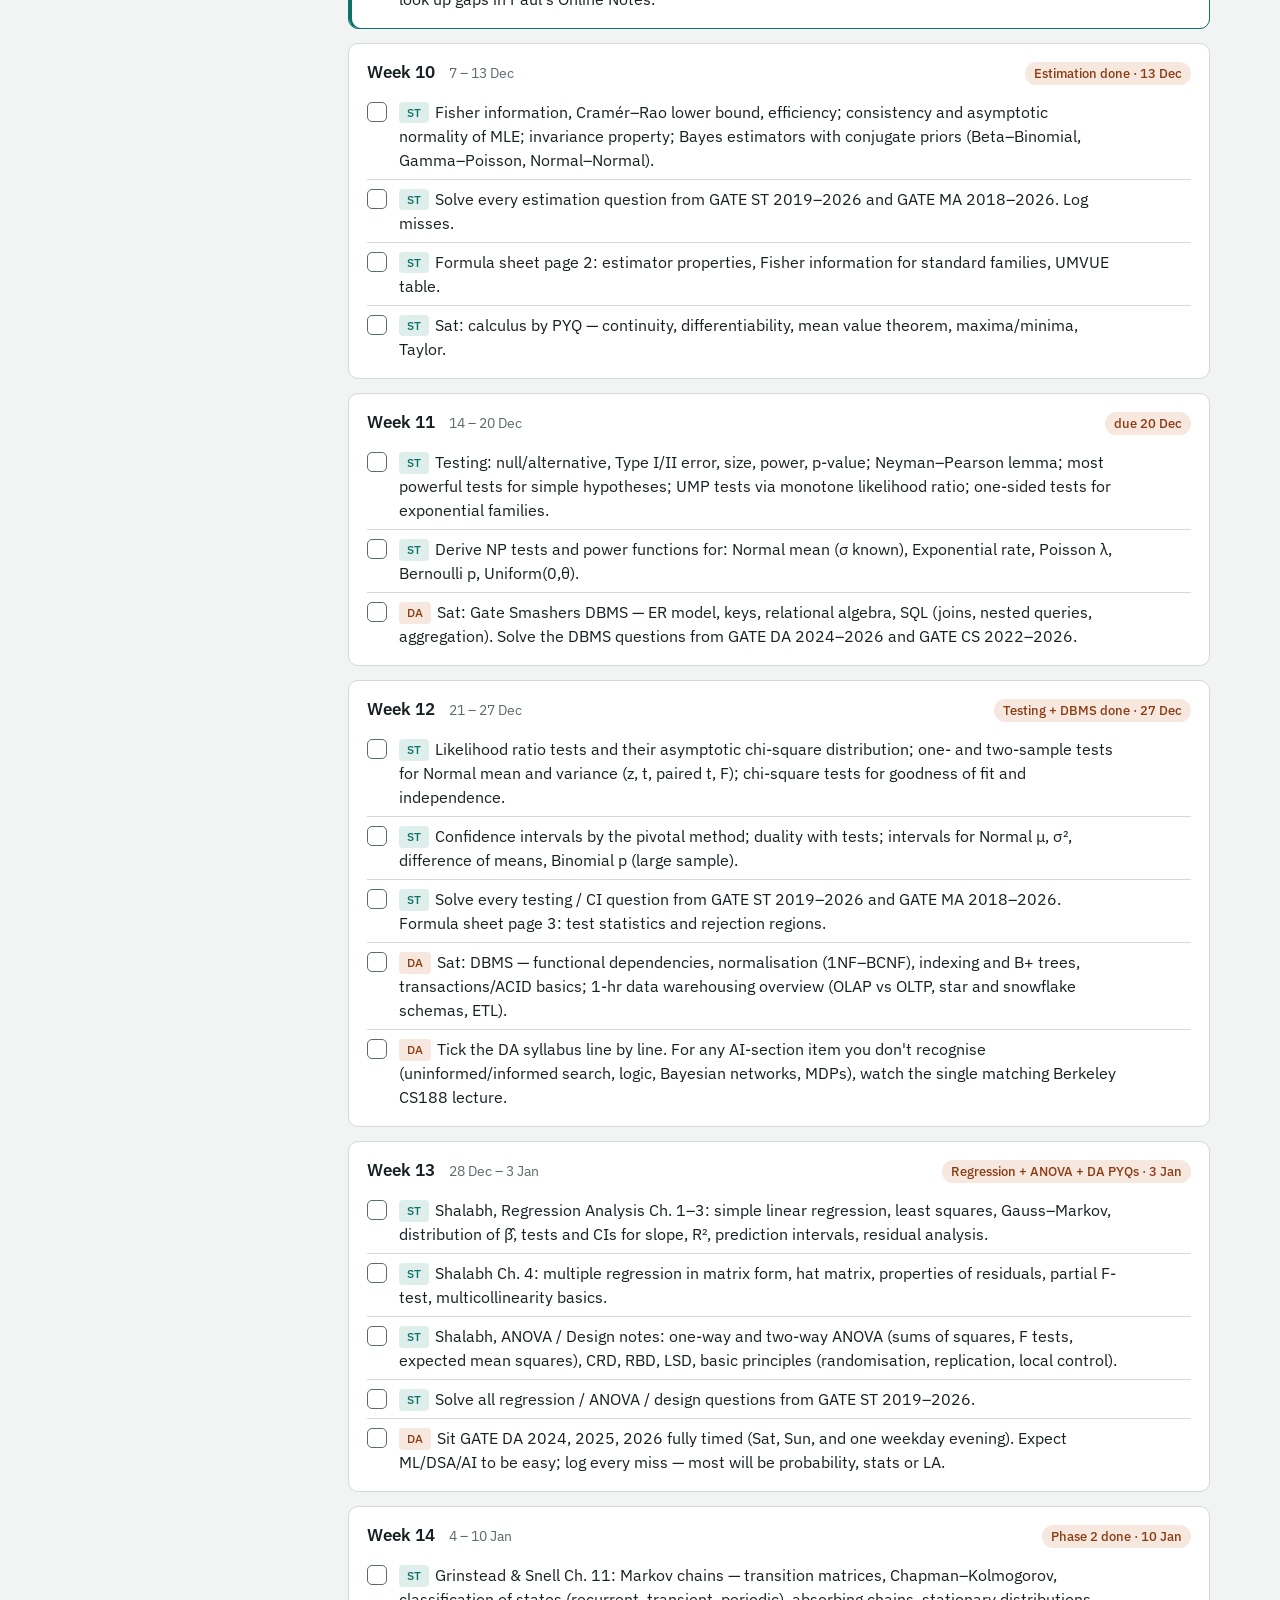
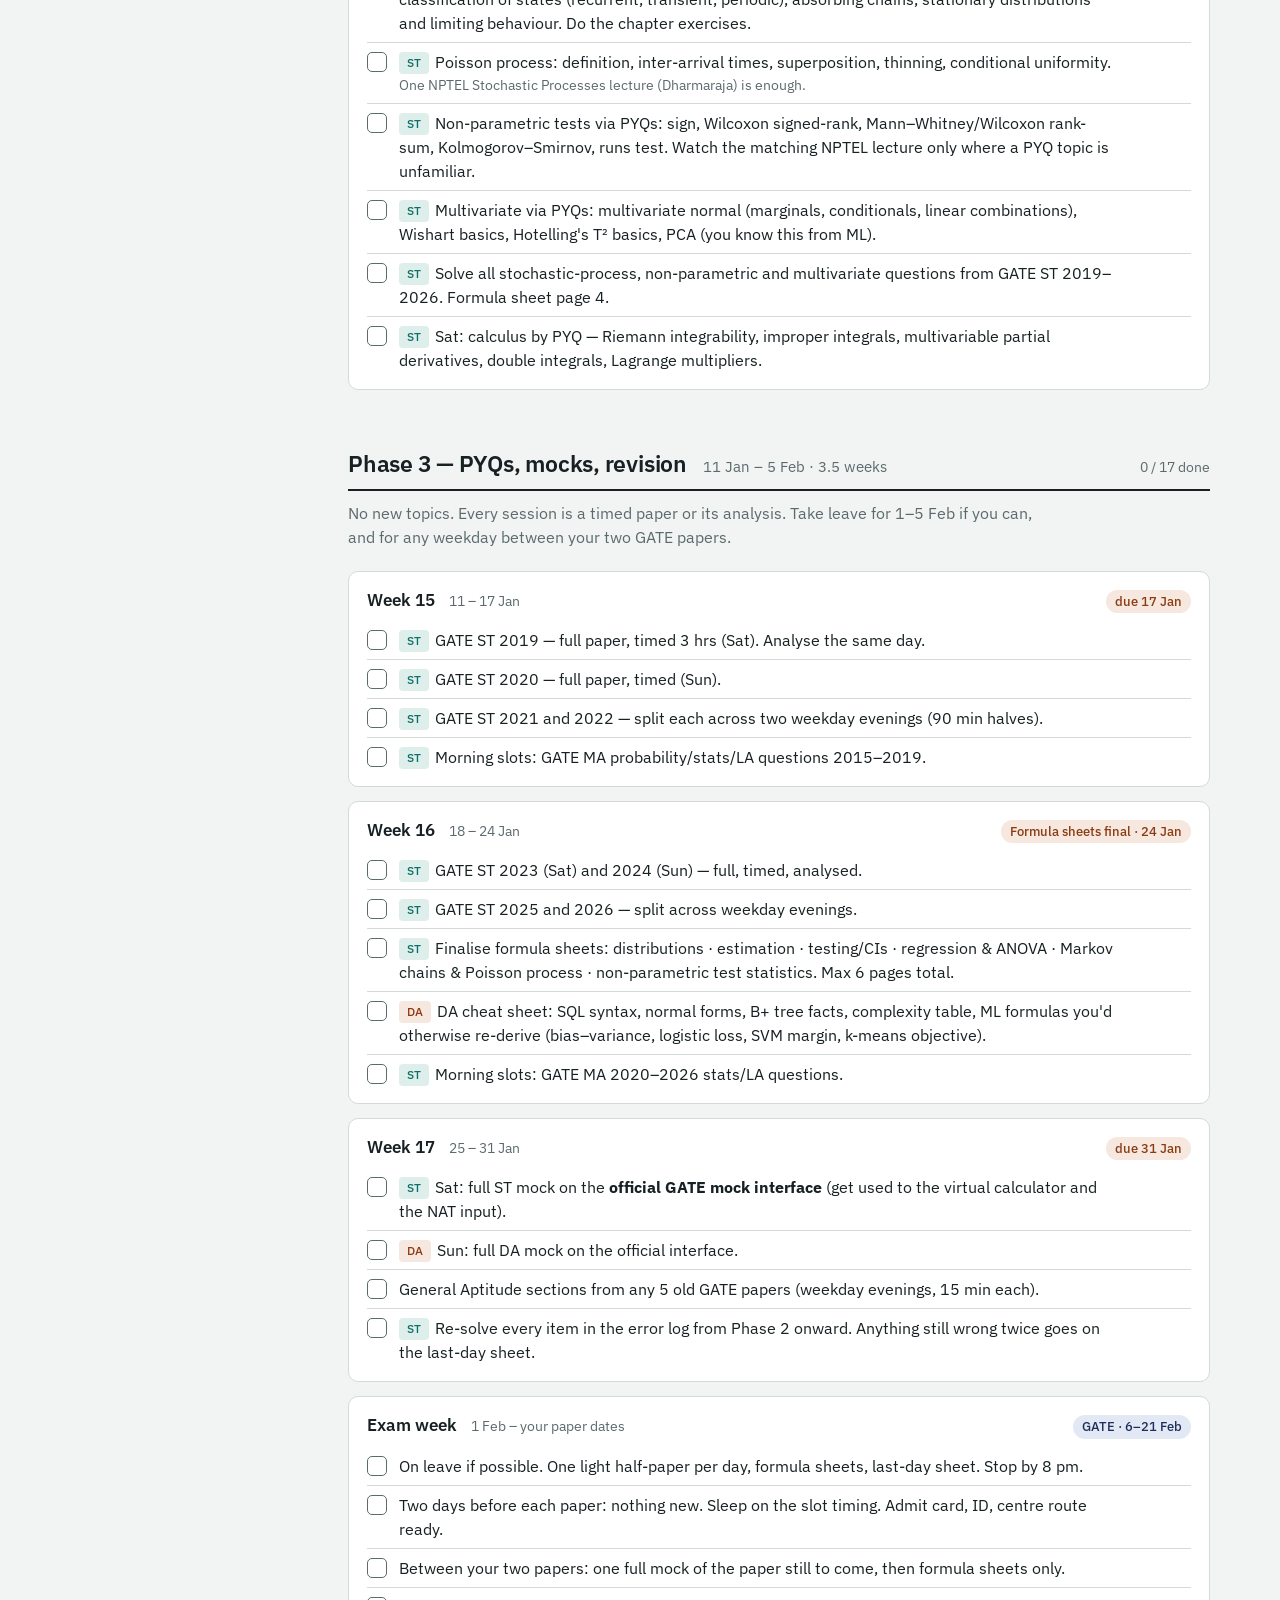
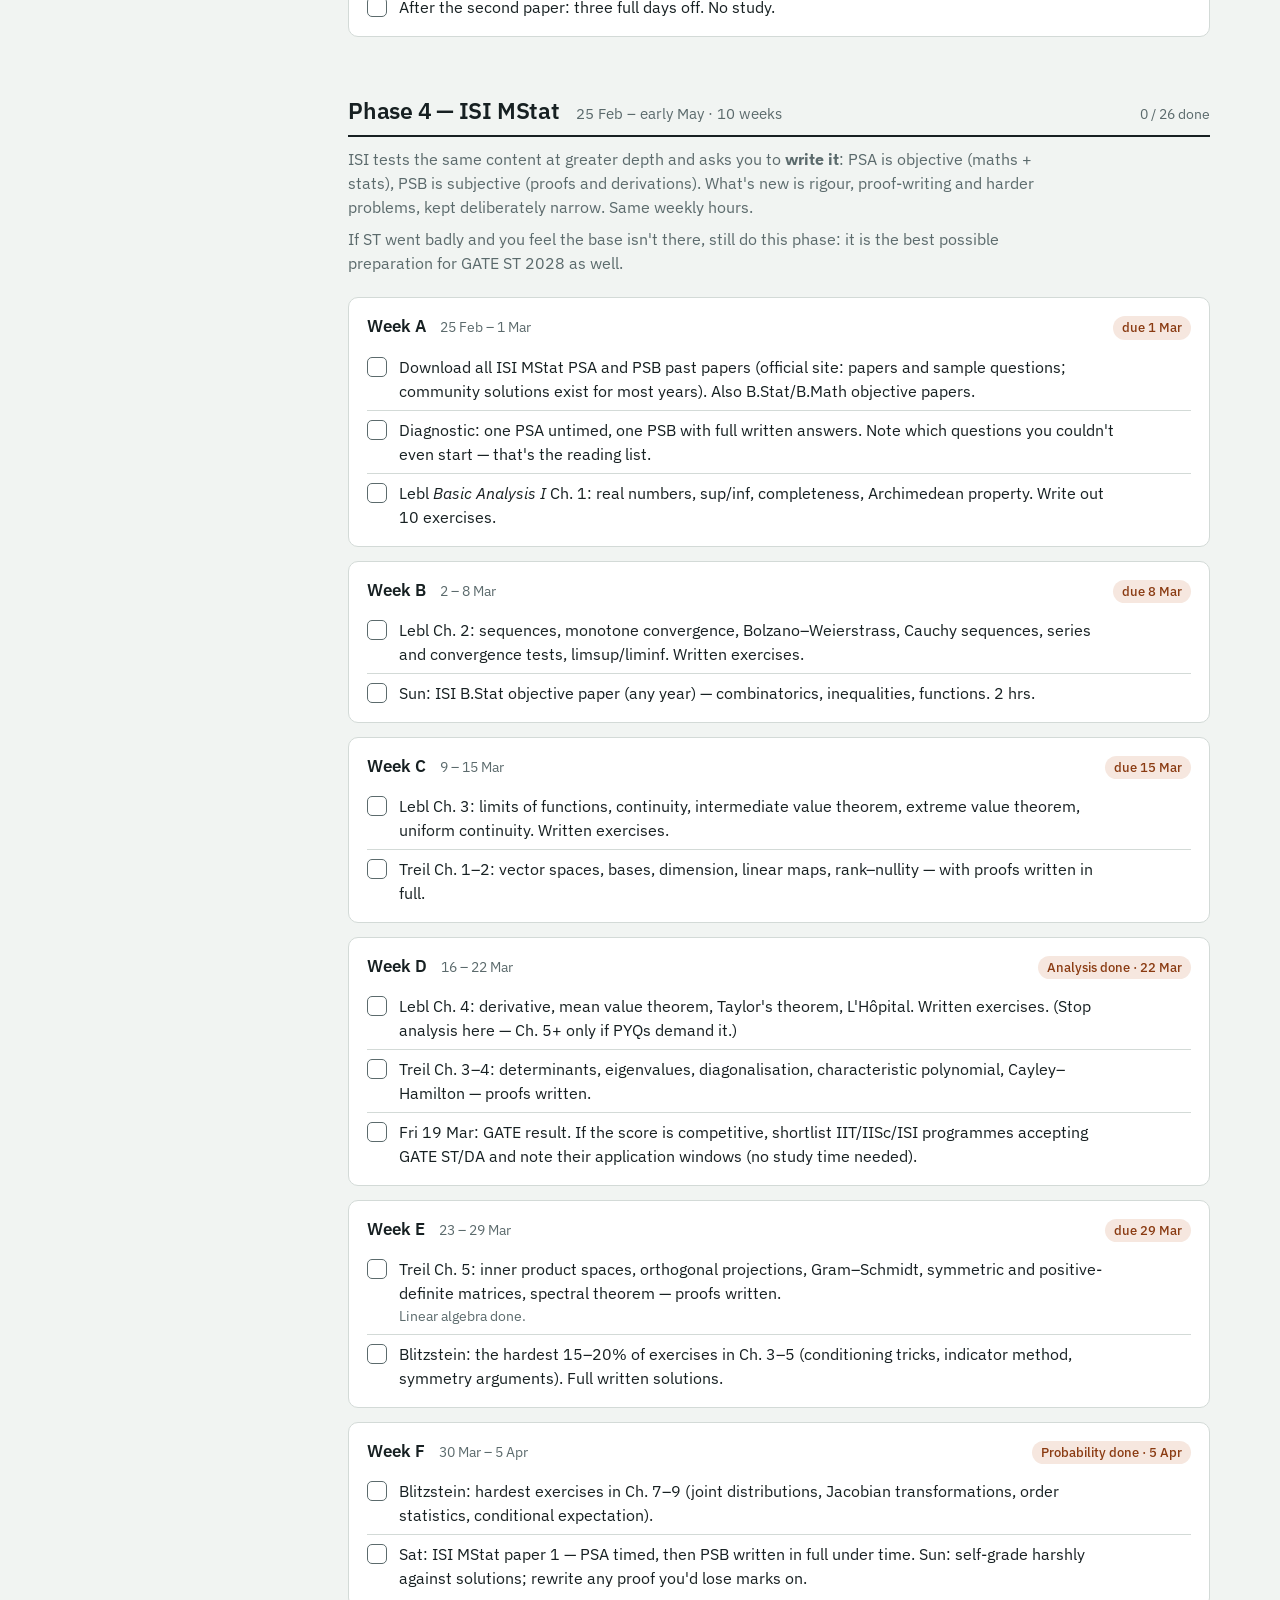
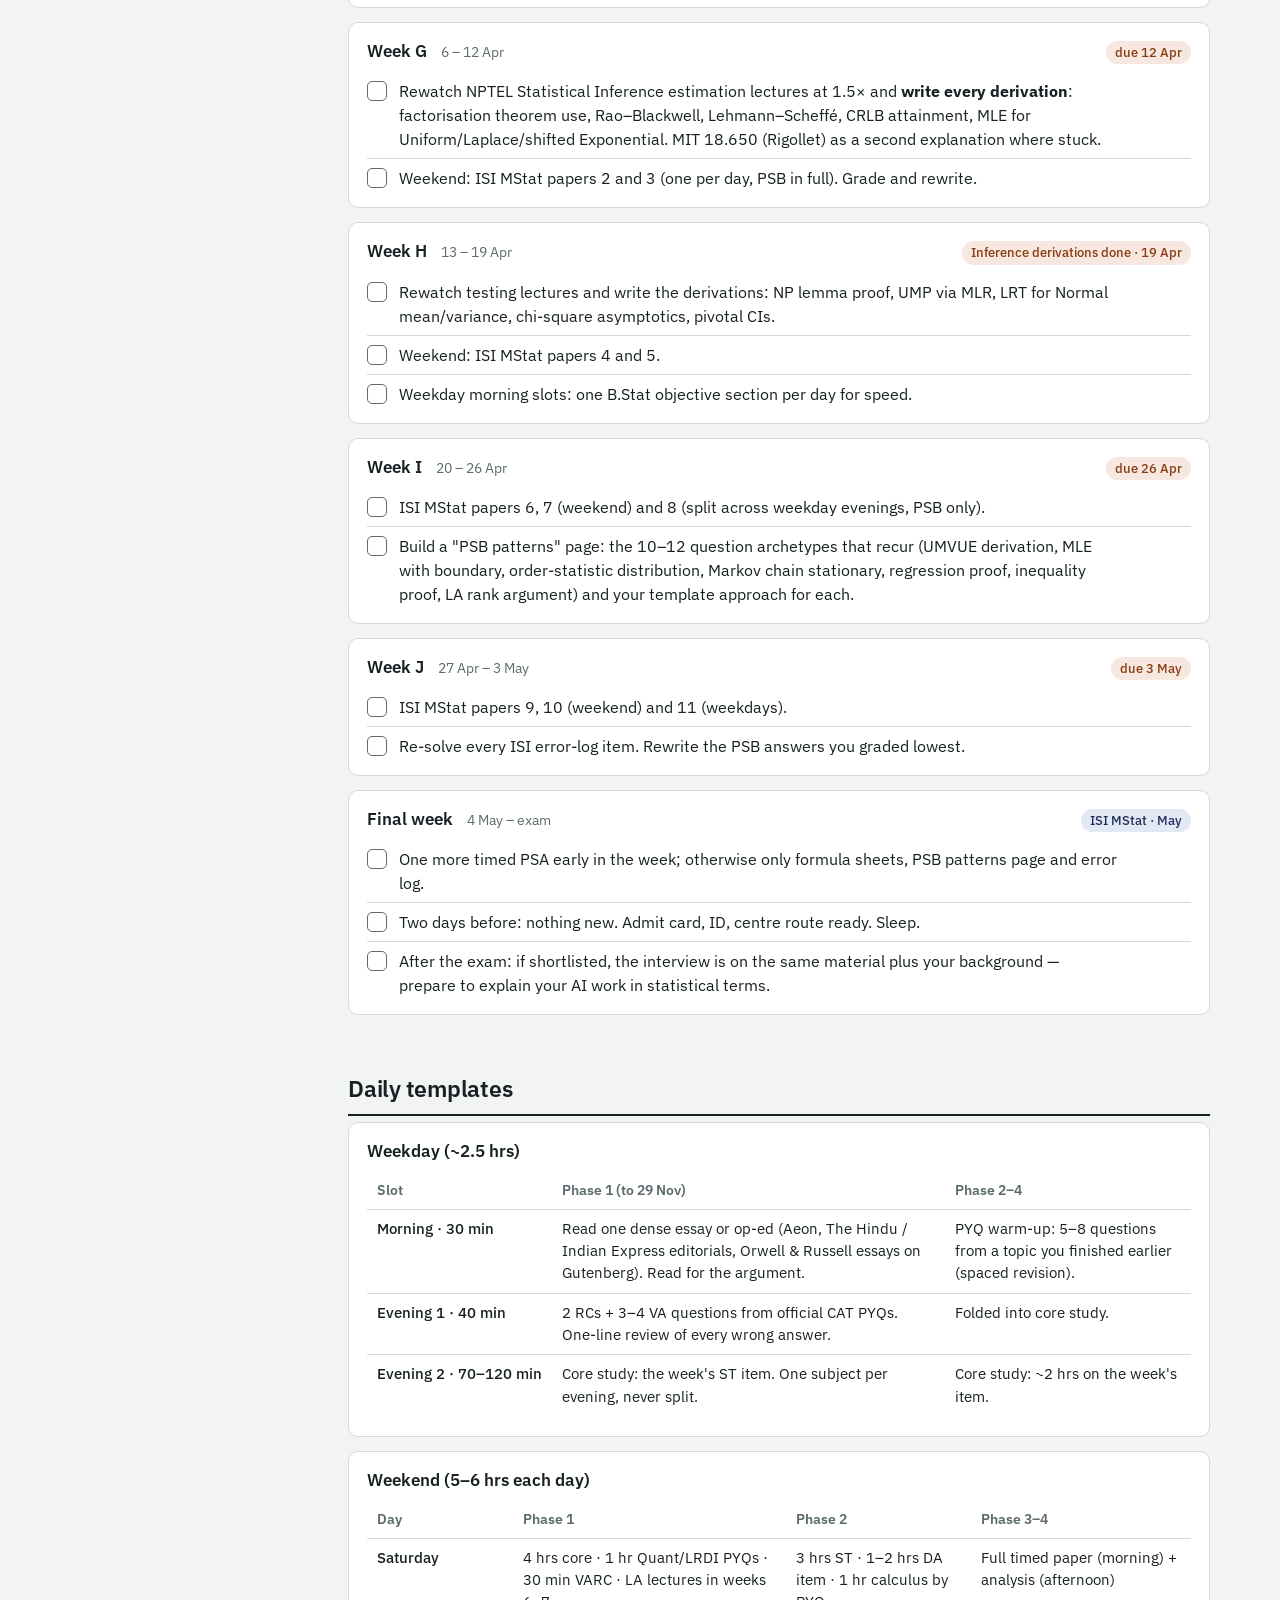
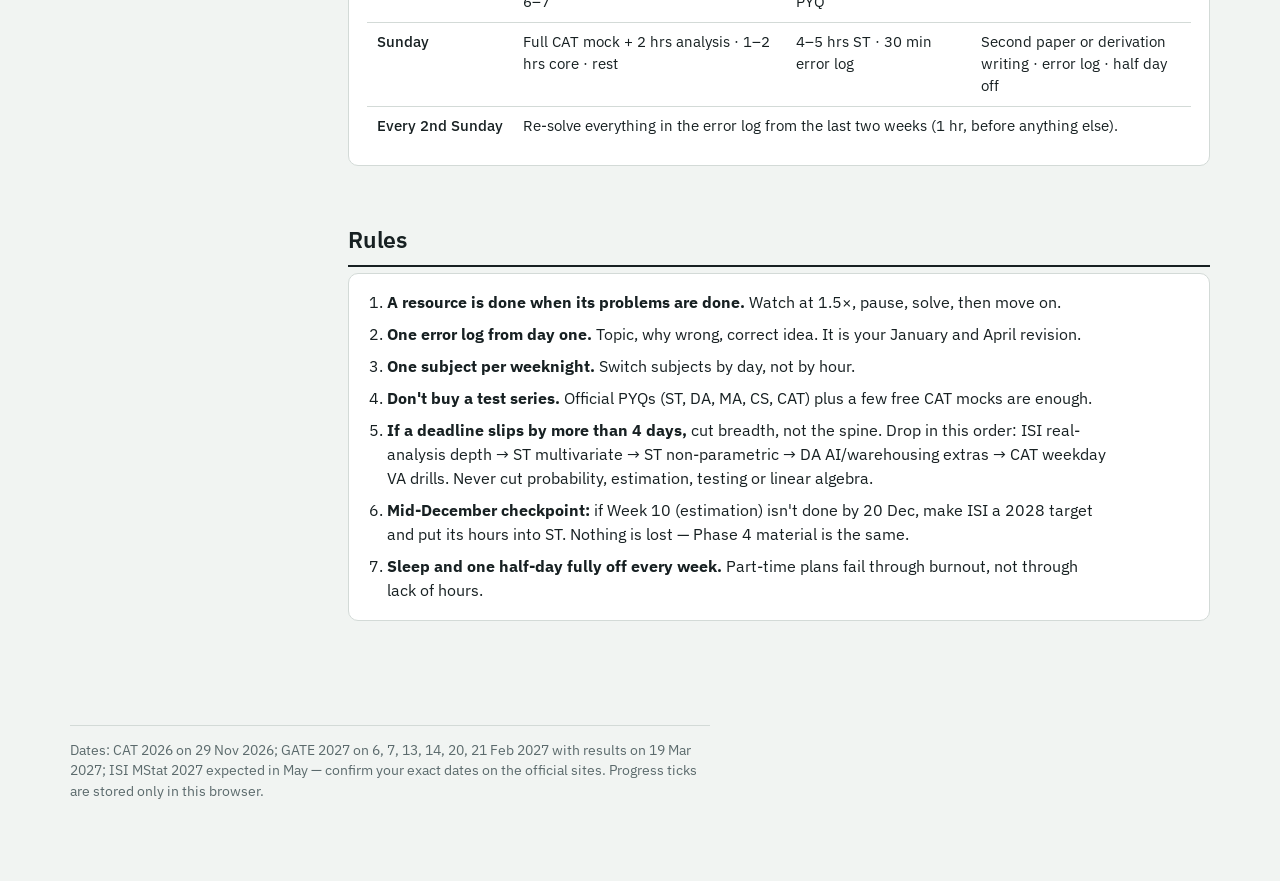
==== commit d892f13a: "Updated" ====
--- a/Study Plan Checklist — CAT · GATE ST + DA · ISI MStat.html
+++ b/Study Plan Checklist — CAT · GATE ST + DA · ISI MStat.html
@@ -71,6 +71,16 @@
 .side a:hover{background:var(--surface)}
 .side a.active{border-left-color:var(--accent);background:var(--surface)}
 .side a .pct{color:var(--muted);font-variant-numeric:tabular-nums;font-size:.85rem}
+/* tabs: plan vs mock scores */
+.tabs{display:flex;gap:4px;border-bottom:1px solid var(--line);margin-bottom:20px}
+.tabs a{padding:8px 16px;text-decoration:none;color:var(--muted);font-weight:500;border-bottom:3px solid transparent;margin-bottom:-1px}
+.tabs a:hover{color:var(--ink)}
+.tabs a[aria-selected="true"]{color:var(--accent);border-bottom-color:var(--accent)}
+.tabs a:focus-visible{outline:2px solid var(--accent);outline-offset:2px}
+body[data-view="plan"] #mocks,
+body[data-view="mocks"] main>section:not(#mocks),
+body[data-view="mocks"] .side nav,
+body[data-view="mocks"] header>:not(.tabs):not(h1){display:none}
 .side .tools{margin-top:18px;display:flex;flex-direction:column;gap:8px}
 .btn{font:inherit;font-size:.88rem;padding:7px 12px;border-radius:6px;border:1px solid var(--line);background:var(--surface);color:var(--ink);cursor:pointer}
 .btn:hover{border-color:var(--accent)}
@@ -94,6 +104,9 @@
 .due{margin-left:auto;font-size:.8rem;font-weight:500;color:var(--due);background:var(--due-soft);padding:2px 9px;border-radius:999px;white-space:nowrap}
 .due.exam{color:var(--exam);background:var(--exam-soft)}
 .note{font-size:.9rem;color:var(--muted);margin:0 0 8px;max-width:70ch}
+.block.current{border-color:var(--accent);box-shadow:inset 3px 0 0 var(--accent)}
+.tw-jump{margin-left:auto;font-size:.85rem}
+#tw-range{font-weight:400;color:var(--muted);font-size:.8em}
 
 ul.check{list-style:none;margin:0;padding:0}
 ul.check li{display:grid;grid-template-columns:22px 1fr;gap:10px;padding:7px 0;border-top:1px solid var(--line);align-items:start}
@@ -171,6 +184,10 @@
 <div class="wrap">
 
 <header>
+  <div class="tabs" role="tablist">
+    <a role="tab" href="#plan" data-tab="plan">Study plan</a>
+    <a role="tab" href="#mocks" data-tab="mocks">Mock scores</a>
+  </div>
   <h1>Study plan checklist: CAT → GATE ST + DA → ISI MStat</h1>
   <p class="lede">A week-by-week plan for a working AI engineer building statistics from scratch. Tick boxes as you finish; your progress is saved in this browser. Deadlines mean “problems solved”, not “videos watched”.</p>
   <div class="facts">
@@ -198,7 +215,6 @@
 <aside class="side">
   <nav id="nav">
     <a href="#today">Do this week<span class="pct" data-pct="today"></span></a>
-    <a href="#mocks">Mock scores</a>
     <a href="#p1">Phase 1<span class="pct" data-pct="p1"></span></a>
     <a href="#p2">Phase 2<span class="pct" data-pct="p2"></span></a>
     <a href="#p3">Phase 3<span class="pct" data-pct="p3"></span></a>
@@ -218,9 +234,15 @@
 
 <!-- ============ TODAY ============ -->
 <section class="phase" id="today">
-  <div class="phase-head"><h2>Do this week (29 Sep – 4 Oct)</h2><span class="prog" data-prog="today"></span></div>
-  <div class="block">
-    <ul class="check" data-phase="today">
+  <div class="phase-head"><h2>Do this week <span id="tw-range"></span></h2><span class="prog" data-prog="today"></span></div>
+  <!-- filled from the matching week block by the script, ticks stay in sync with the plan -->
+  <div class="block" id="tw-block" hidden>
+    <div class="block-head"><h3 id="tw-title"></h3><span class="when" id="tw-when"></span><a class="tw-jump" id="tw-jump">see in plan ↓</a></div>
+    <ul class="check mirror" data-phase="today" id="tw-list"></ul>
+  </div>
+  <div class="block" id="setup-block">
+    <div class="block-head"><h3>Setup week</h3><span class="when">29 Sep – 4 Oct</span><span class="due">due 4 Oct</span></div>
+    <ul class="check" data-phase="setup">
       <li><input type="checkbox" id="t1"><label for="t1">Confirm GATE 2027 registration for <b>both</b> ST (primary) and DA (secondary). Late-fee window closes 5 Oct.</label></li>
       <li><input type="checkbox" id="t2"><label for="t2">Download the revised GATE 2027 <b>ST</b> and <b>DA</b> syllabus PDFs. Print them; tick topics off against this plan.</label></li>
       <li><input type="checkbox" id="t3"><label for="t3">Create one error log (notebook or a single Google Sheet): columns = date, exam, topic, question ref, why wrong, correct idea.</label></li>
@@ -608,7 +630,7 @@
 
 (function(){
   var KEY='studyplan-ticks-v1';
-  var boxes=Array.prototype.slice.call(document.querySelectorAll('ul.check input[type=checkbox]'));
+  var boxes=Array.prototype.slice.call(document.querySelectorAll('ul.check:not(.mirror) input[type=checkbox]'));
   var state={};
   try{ state=JSON.parse(localStorage.getItem(KEY)||'{}')||{}; }catch(e){ state={}; }
   boxes.forEach(function(b){ if(state[b.id]) b.checked=true; });
@@ -627,11 +649,71 @@
       var pc=document.querySelector('[data-pct="'+p+'"]'); if(pc) pc.textContent=Math.round(100*phases[p].d/phases[p].t)+'%';
     });
     var tot=document.getElementById('total'); if(tot) tot.textContent=all.d+' of '+all.t+' items done';
-  }
+    // "Do this week" progress = the mirrored current week
+    var tw=document.querySelectorAll('#tw-list input'), twd=0;
+    Array.prototype.forEach.call(tw,function(m){ if(m.checked) twd++; });
+    var tp=document.querySelector('[data-prog="today"]'), tpc=document.querySelector('[data-pct="today"]');
+    if(tp) tp.textContent=tw.length?twd+' / '+tw.length+' done':'';
+    if(tpc) tpc.textContent=tw.length?Math.round(100*twd/tw.length)+'%':'';
+  }
+
+  // ===== "Do this week": pick the week block whose dates contain today =====
+  // .when text looks like "5 – 11 Oct", "26 Oct – 1 Nov", "1 Feb – your paper dates"
+  var MON={Jan:0,Feb:1,Mar:2,Apr:3,May:4,Jun:5,Jul:6,Aug:7,Sep:8,Oct:9,Nov:10,Dec:11};
+  function mkDate(d,m){ return new Date(m>=8?2026:2027,m,d); } // plan runs Sep 2026 → May 2027
+  function parseWhen(t){
+    var parts=t.split('–').map(function(s){return s.trim();});
+    var e=/^(\d{1,2})(?:\s+([A-Z][a-z]{2}))?$/.exec(parts[1]||''), s=/^(\d{1,2})(?:\s+([A-Z][a-z]{2}))?/.exec(parts[0]);
+    if(!s) return null;
+    var sm=s[2]||(e&&e[2]); if(!(sm in MON)) return null;
+    return {start:mkDate(+s[1],MON[sm]), end:e&&e[2]?mkDate(+e[1],MON[e[2]]):null};
+  }
+  var weeks=[];
+  Array.prototype.forEach.call(document.querySelectorAll('section.phase .block'),function(b){
+    var w=b.querySelector('.block-head .when'), ul=b.querySelector('ul.check:not(.mirror)');
+    if(!w||!ul) return;
+    var r=parseWhen(w.textContent); if(r) weeks.push({block:b,ul:ul,start:r.start,end:r.end,title:b.querySelector('h3').textContent,when:w.textContent});
+  });
+  weeks.sort(function(a,b){return a.start-b.start;});
+  weeks.forEach(function(w,i){ if(!w.end) w.end=i+1<weeks.length?new Date(weeks[i+1].start-864e5):new Date(2027,4,31); });
+  var today=new Date(); today.setHours(0,0,0,0);
+  var cur=null, upcoming=false;
+  for(var i=0;i<weeks.length;i++){
+    if(today>=weeks[i].start&&today<=weeks[i].end){ cur=weeks[i]; break; }
+    if(today<weeks[i].start){ cur=weeks[i]; upcoming=true; break; } // in a gap (rest days) → show what's next
+  }
+  if(!cur&&weeks.length) cur=weeks[weeks.length-1];
+  var setup=weeks.filter(function(w){return w.block.id==='setup-block';})[0];
+  if(cur){
+    var list=document.getElementById('tw-list');
+    cur.block.classList.add('current');
+    if(!cur.block.id) cur.block.id='current-week';
+    document.getElementById('tw-title').textContent=(upcoming?'Up next · ':'')+cur.title;
+    document.getElementById('tw-when').textContent=cur.when;
+    document.getElementById('tw-jump').href='#'+cur.block.id;
+    document.getElementById('tw-range').textContent='('+cur.when+')';
+    if(cur!==setup){
+      document.getElementById('tw-block').hidden=false;
+      Array.prototype.forEach.call(cur.ul.querySelectorAll('li'),function(li){
+        var c=li.cloneNode(true), orig=li.querySelector('input'), m=c.querySelector('input'), l=c.querySelector('label');
+        m.id='tw-'+orig.id; if(l) l.setAttribute('for',m.id); m.checked=orig.checked;
+        m.addEventListener('change',function(){ orig.checked=m.checked; orig.dispatchEvent(new Event('change')); });
+        orig.addEventListener('change',function(){ m.checked=orig.checked; });
+        list.appendChild(c);
+      });
+      // keep the setup list visible only while something in it is still unticked
+      var sb=document.getElementById('setup-block');
+      var openSetup=function(){ return Array.prototype.some.call(sb.querySelectorAll('input'),function(x){return !x.checked;}); };
+      sb.querySelector('h3').textContent='Still open from setup week';
+      sb.hidden=!openSetup();
+      Array.prototype.forEach.call(sb.querySelectorAll('input'),function(x){ x.addEventListener('change',function(){ if(!openSetup()) sb.hidden=true; }); });
+    }
+  }
+
   boxes.forEach(function(b){ b.addEventListener('change',function(){ if(b.checked) state[b.id]=1; else delete state[b.id]; save(); update(); }); });
   document.getElementById('reset').addEventListener('click',function(){
     if(!confirm('Clear all ticks?')) return;
-    state={}; save(); boxes.forEach(function(b){b.checked=false;}); update();
+    state={}; save(); boxes.forEach(function(b){b.checked=false; b.dispatchEvent(new Event('change'));}); update();
   });
   update();
 
@@ -796,6 +878,18 @@
       n+' mock'+(n>1?'s':'')+' logged'+(worst?' · focus first on '+worst.name:scored?' · every section on target':'');
   }
 
+  // tabs: #mocks shows the score tracker on its own, anything else shows the plan
+  var tabs=Array.prototype.slice.call(document.querySelectorAll('.tabs a'));
+  function showView(){
+    var v=location.hash==='#mocks'?'mocks':'plan';
+    var changed=document.body.getAttribute('data-view')!==v;
+    document.body.setAttribute('data-view',v);
+    tabs.forEach(function(a){ a.setAttribute('aria-selected',a.getAttribute('data-tab')===v?'true':'false'); });
+    if(changed&&(v==='mocks'||location.hash==='#plan'||!location.hash)) window.scrollTo(0,0);
+  }
+  window.addEventListener('hashchange',showView);
+  showView();
+
   // active nav on scroll
   var links=Array.prototype.slice.call(document.querySelectorAll('#nav a'));
   var secs=links.map(function(a){return document.querySelector(a.getAttribute('href'));});
